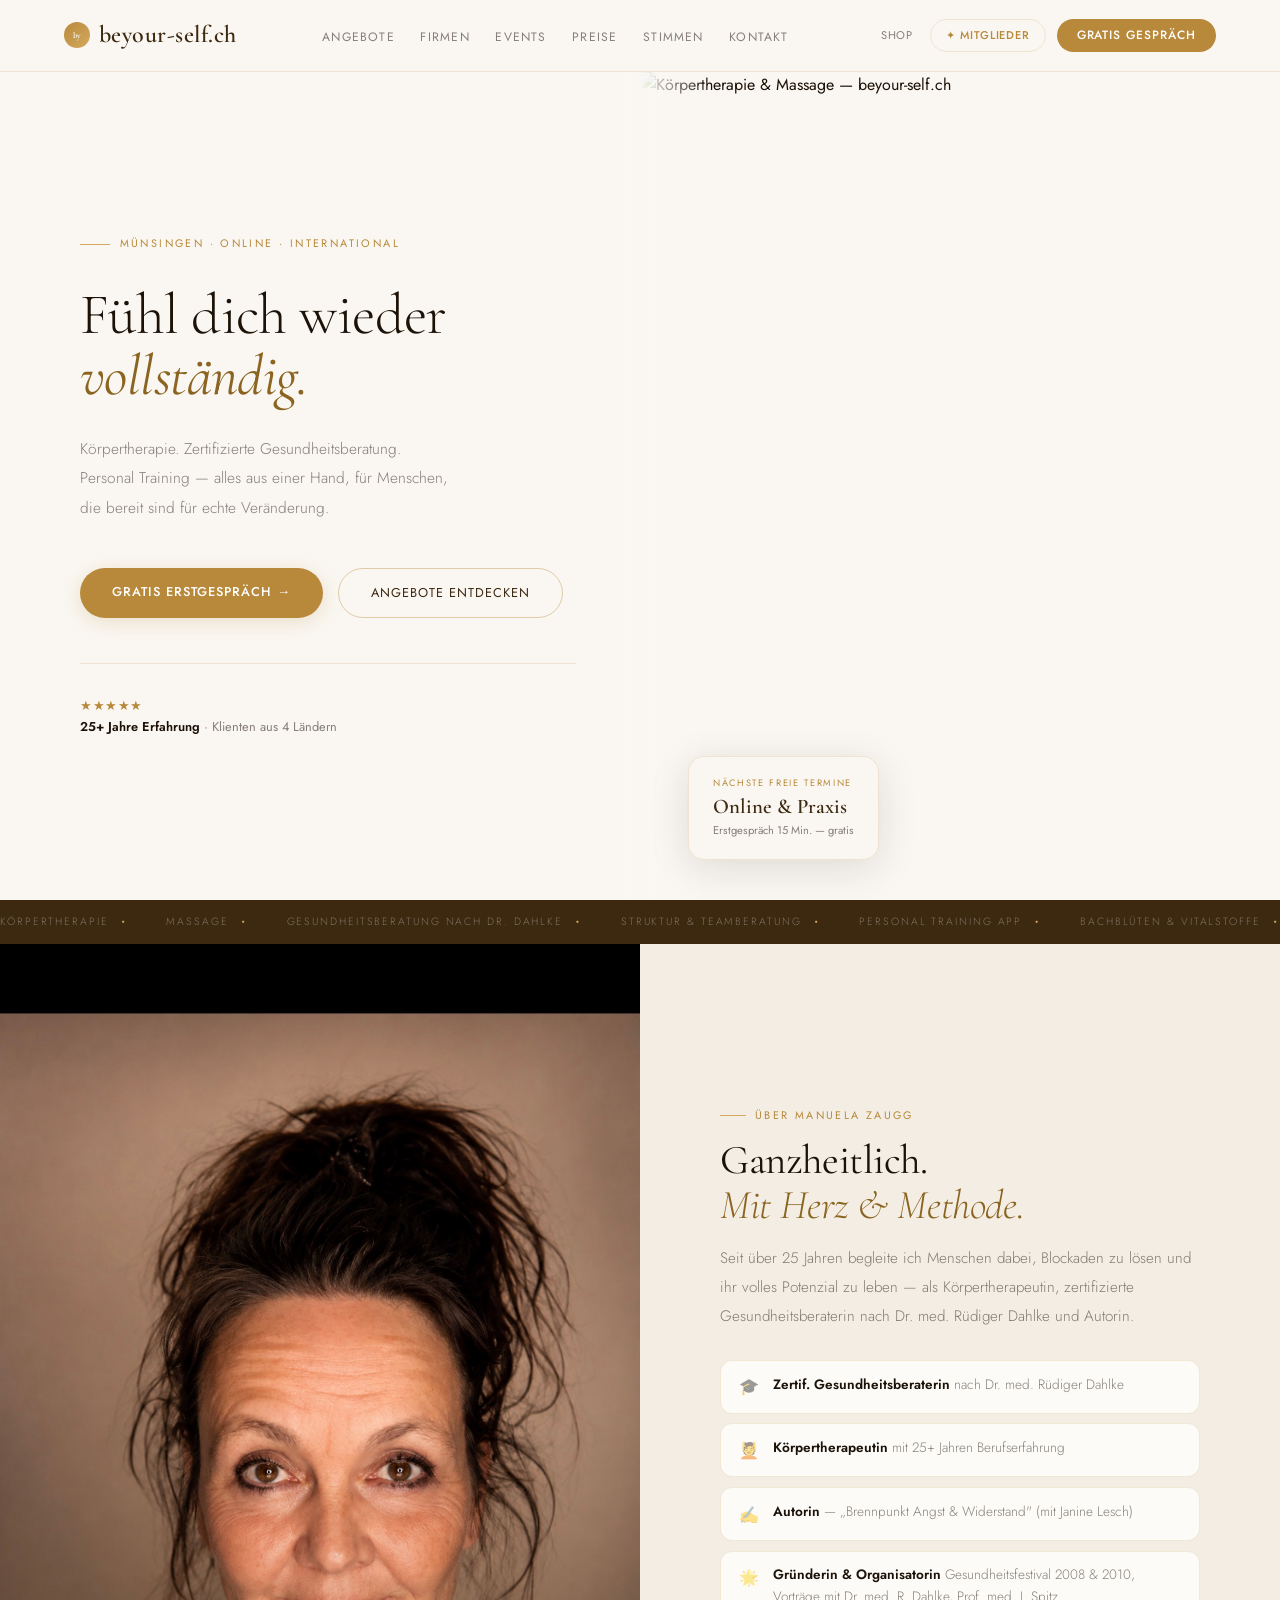
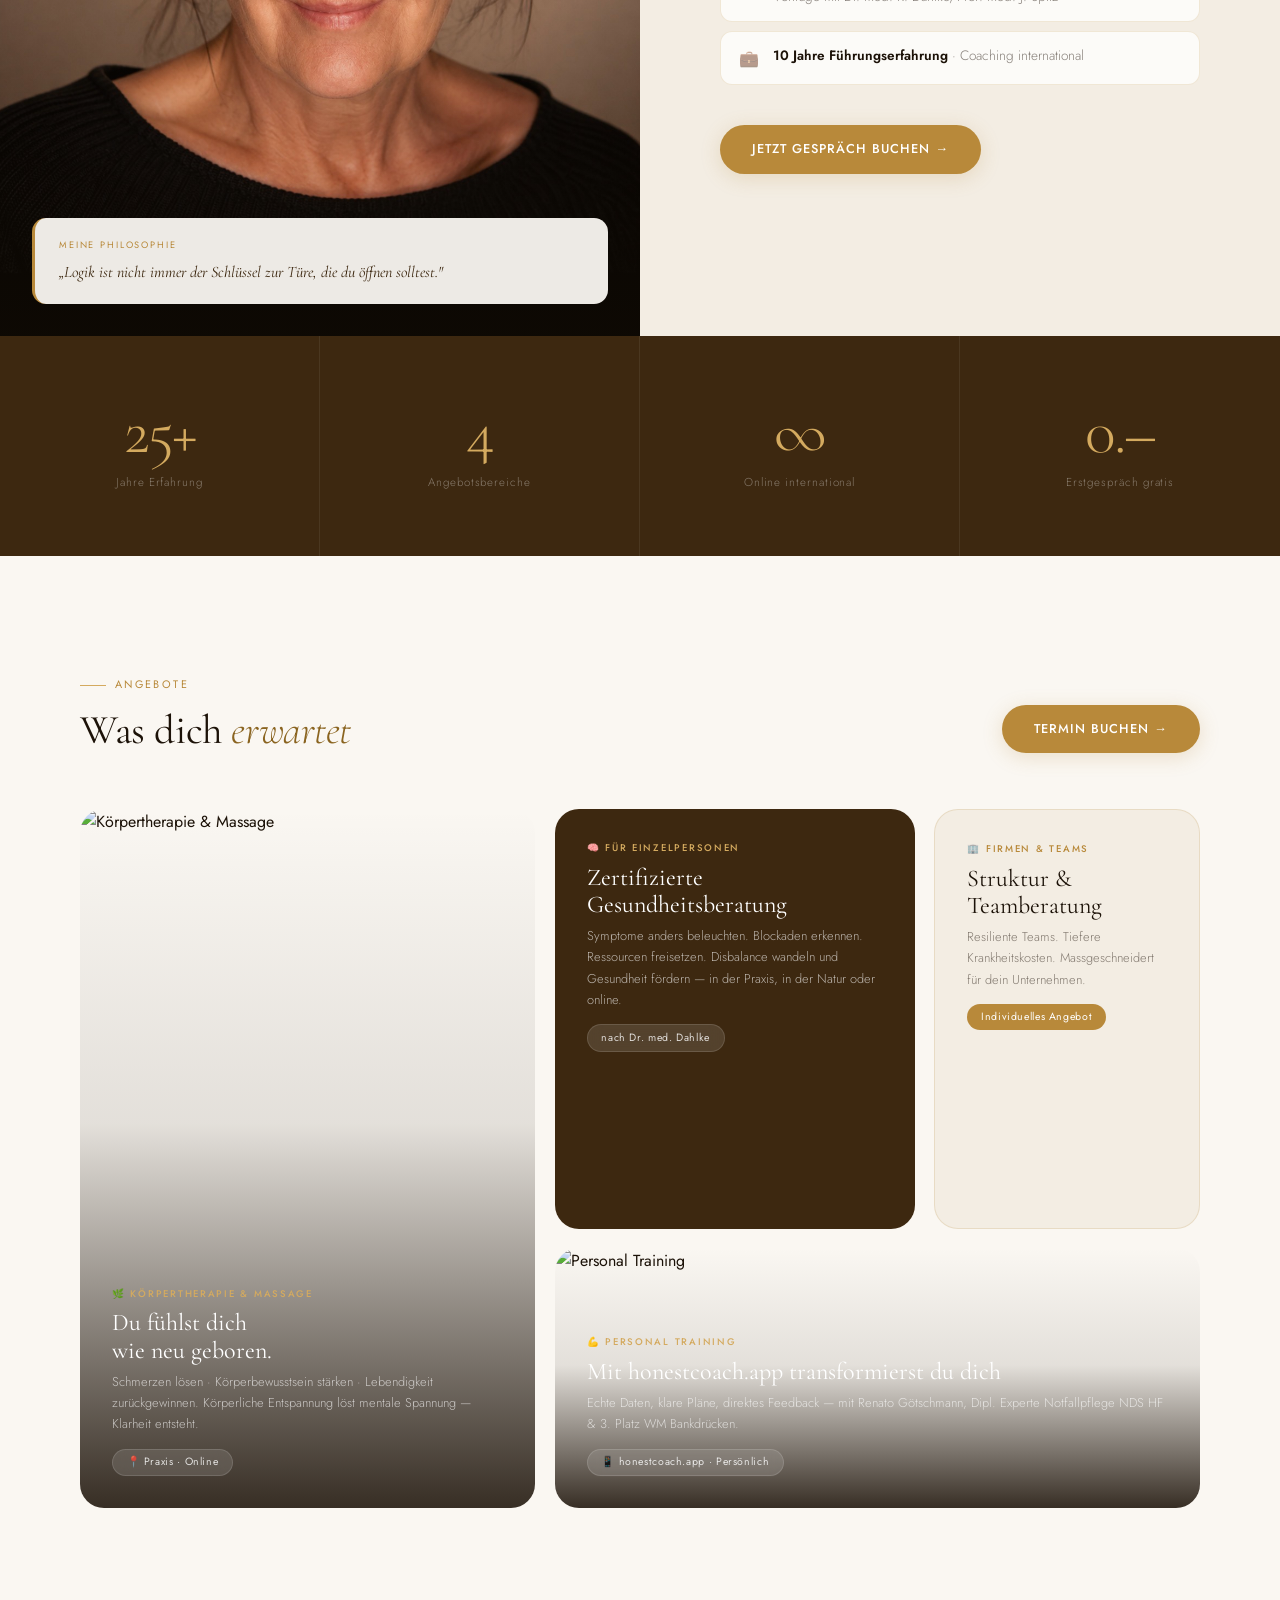
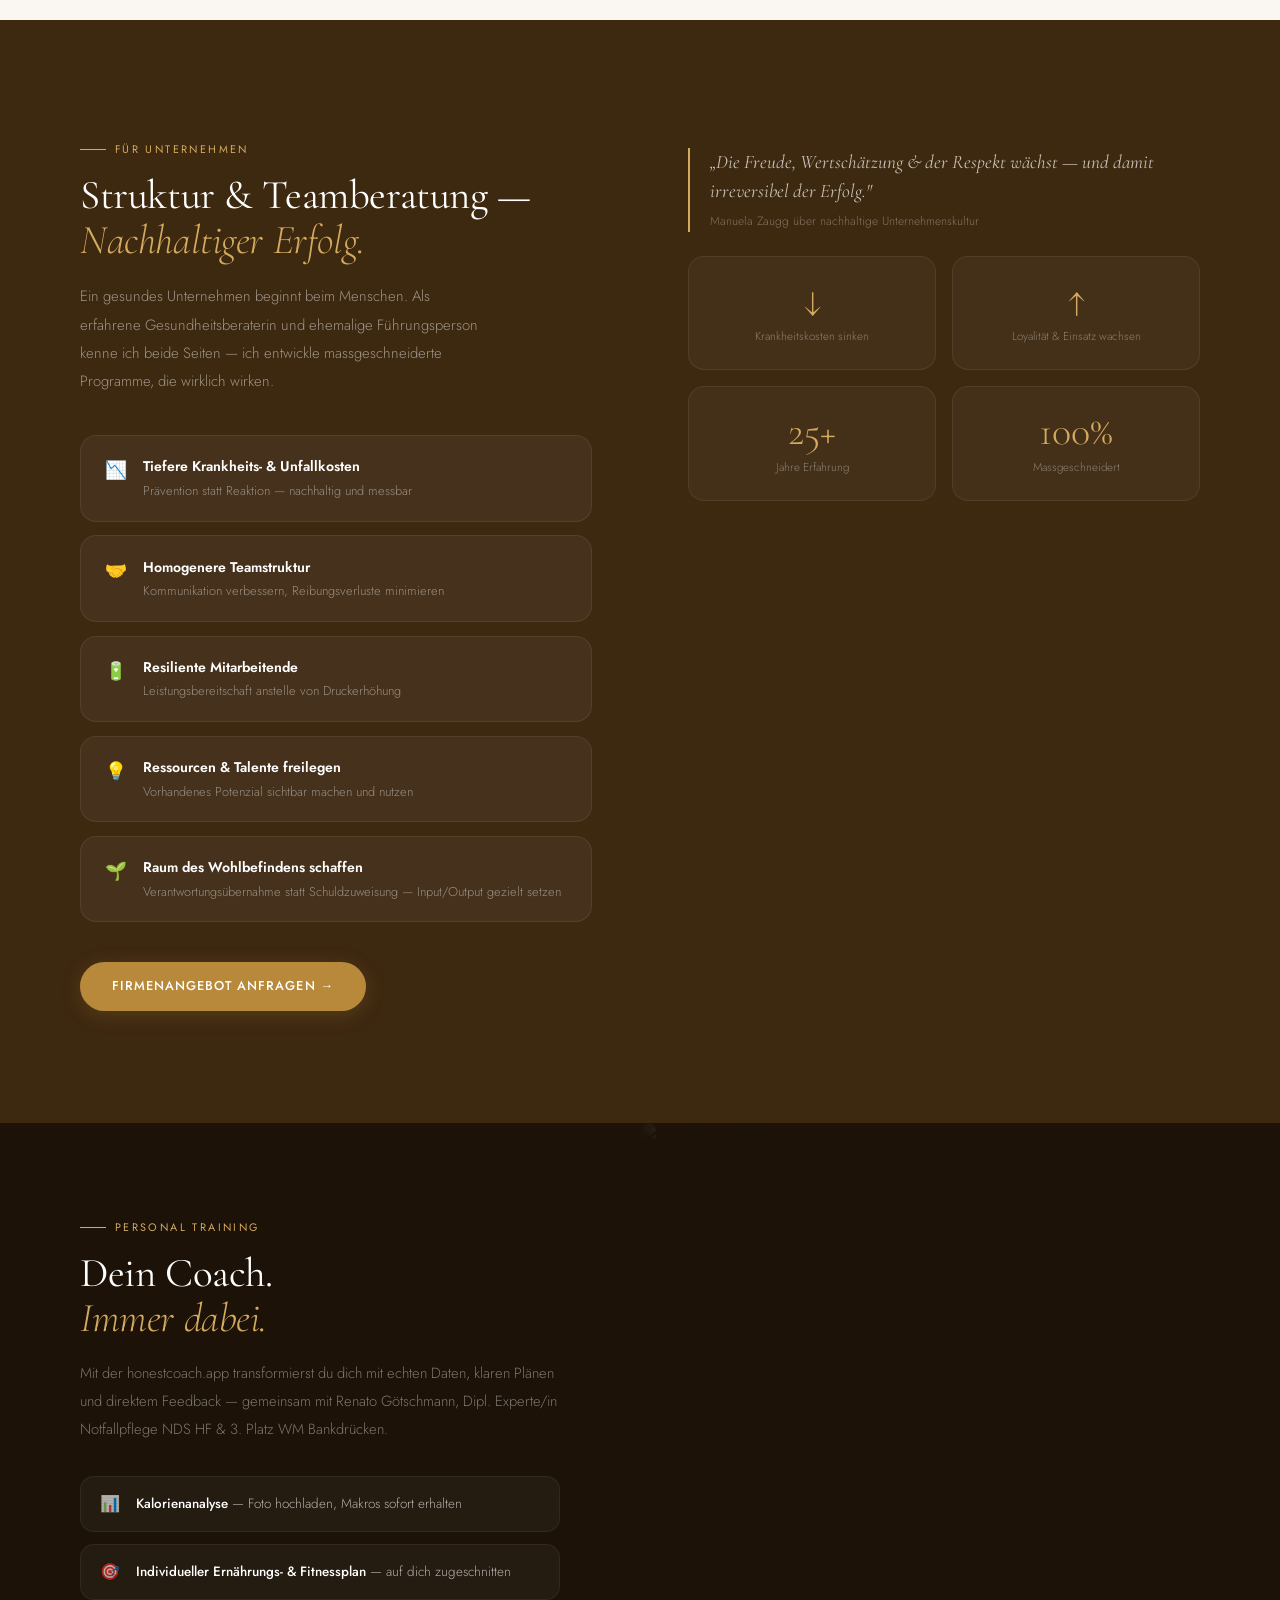
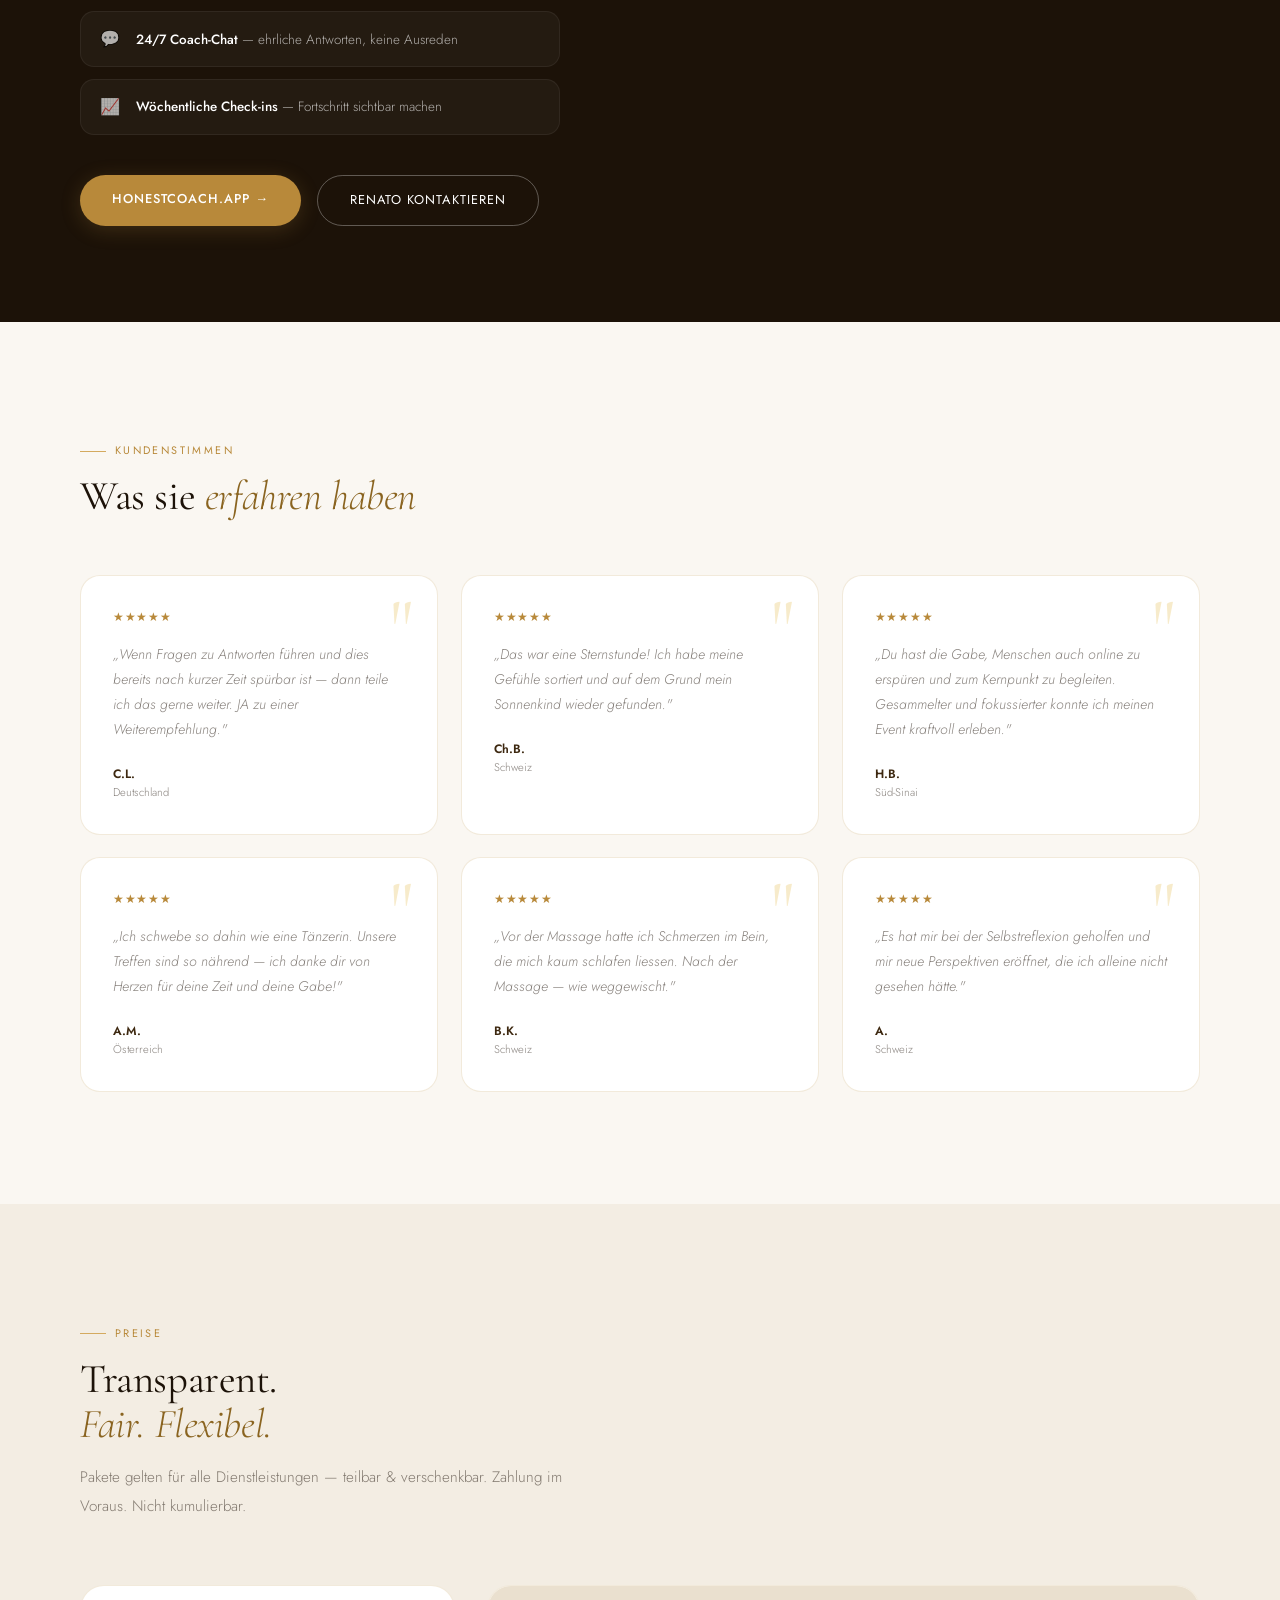
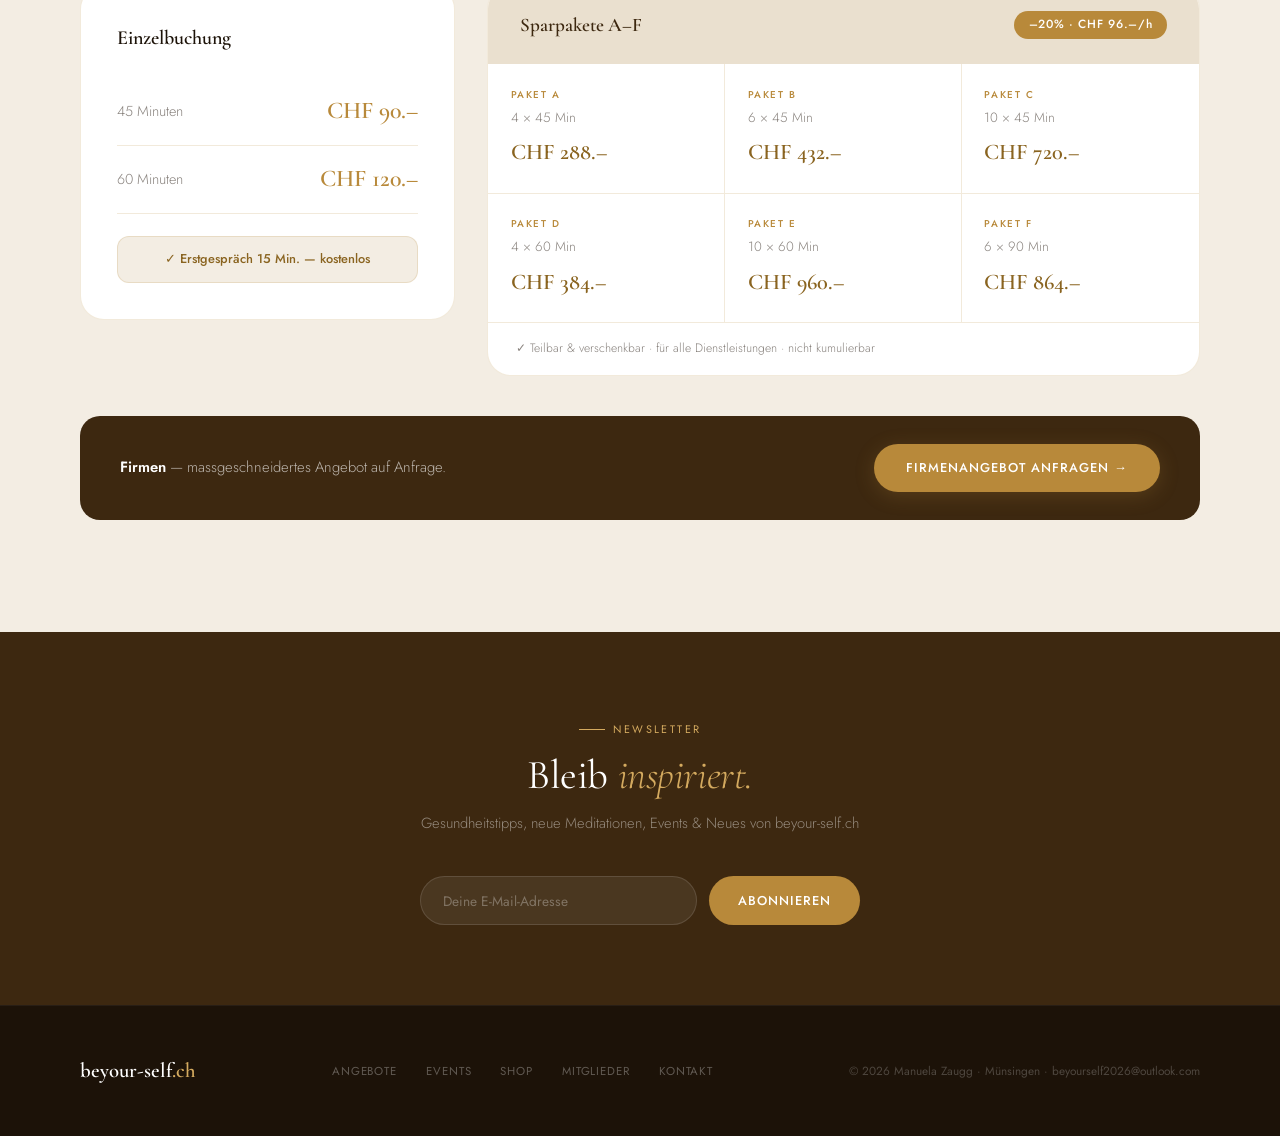
==== index.html @ 66fff544 "Add files via upload" ====
<!DOCTYPE html>
<html lang="de">
<head>
<meta charset="UTF-8">
<meta name="viewport" content="width=device-width, initial-scale=1.0">
<title>beyour-self.ch | Manuela Zaugg — Gesundheit. Körper. Potenzial.</title>
<meta name="description" content="Zertifizierte Gesundheitsberaterin nach Dr. med. Rüdiger Dahlke. Körpertherapie, Massage, Coaching in Münsingen. Online weltweit.">
<link rel="stylesheet" href="style.css">
<style>
.hero{min-height:100vh;display:grid;grid-template-columns:1fr 1fr;padding-top:72px;overflow:hidden}
.hero-l{background:var(--cream);display:flex;flex-direction:column;justify-content:center;padding:4.5rem 4rem 4.5rem 5rem;position:relative;z-index:2}
.hero-l::after{content:'';position:absolute;right:0;top:0;bottom:0;width:70px;background:linear-gradient(to right,transparent,var(--cream));z-index:3;pointer-events:none}
.h-eye{display:inline-flex;align-items:center;gap:.6rem;font-size:.68rem;font-weight:400;letter-spacing:.22em;text-transform:uppercase;color:var(--gold);margin-bottom:2rem;animation:up .9s ease both}
.h-eye::before{content:'';width:30px;height:1px;background:var(--gold-l)}
.hero h1{font-family:'Cormorant Garamond',serif;font-size:clamp(2.8rem,4.5vw,4.8rem);font-weight:300;line-height:1.07;letter-spacing:-.01em;color:var(--ink);margin-bottom:1.6rem;animation:up .9s .1s ease both}
.hero h1 em{font-style:italic;color:var(--gold-d);font-weight:400;display:block}
.hero-sub{font-size:.97rem;line-height:1.92;color:var(--muted);font-weight:300;max-width:375px;margin-bottom:2.8rem;animation:up .9s .2s ease both}
.hero-btns{display:flex;gap:.9rem;flex-wrap:wrap;animation:up .9s .3s ease both}
.hero-trust{margin-top:2.8rem;padding-top:2rem;border-top:1px solid var(--bord);display:flex;align-items:center;gap:1.5rem;animation:up .9s .4s ease both}
.stars{color:var(--gold);font-size:.8rem;letter-spacing:.04em}
.trust-t{font-size:.8rem;color:var(--muted);line-height:1.55}
.trust-t strong{color:var(--ink);font-weight:600}
.hero-r{position:relative;overflow:hidden}
.hero-r img{position:absolute;inset:0;width:100%;height:100%;object-fit:cover;object-position:center top;animation:zoomin 10s ease both}
.hero-r::before{content:'';position:absolute;left:0;top:0;bottom:0;width:70px;background:linear-gradient(to right,var(--cream),transparent);z-index:2}
.hero-pill{position:absolute;bottom:2.5rem;left:3rem;z-index:3;background:rgba(250,247,242,.96);backdrop-filter:blur(16px);border-radius:1rem;padding:1.2rem 1.5rem;box-shadow:0 8px 40px rgba(28,18,8,.12);border:1px solid var(--bord);animation:up .9s .5s ease both}
.hp-lbl{font-size:.58rem;text-transform:uppercase;letter-spacing:.18em;color:var(--gold);font-weight:400;margin-bottom:.3rem}
.hp-val{font-family:'Cormorant Garamond',serif;font-size:1.3rem;font-weight:600;color:var(--brown);line-height:1.1}
.hp-sub{font-size:.7rem;color:var(--muted);margin-top:.2rem}

/* STRIP */
.strip{background:var(--brown);padding:.85rem 0;overflow:hidden}
.strip-inner{display:flex;gap:2.5rem;animation:marquee 30s linear infinite;width:max-content}
.si{color:rgba(255,255,255,.35);font-size:.66rem;font-weight:300;letter-spacing:.18em;text-transform:uppercase;white-space:nowrap;display:flex;align-items:center;gap:.8rem}
.si-dot{color:var(--gold-l);font-size:.32rem}

/* ABOUT */
.about{background:var(--white);display:grid;grid-template-columns:1fr 1fr;min-height:640px}
.about-photo{position:relative;overflow:hidden}
.about-photo img{width:100%;height:100%;object-fit:cover;object-position:center top}
.about-photo::after{content:'';position:absolute;inset:0;background:linear-gradient(to top,rgba(61,40,16,.22) 0%,transparent 55%)}
.about-q{position:absolute;bottom:2rem;left:2rem;right:2rem;z-index:2;background:rgba(250,247,242,.95);backdrop-filter:blur(14px);border-radius:.875rem;padding:1.25rem 1.5rem;border-left:3px solid var(--gold)}
.aq-lbl{font-size:.58rem;text-transform:uppercase;letter-spacing:.2em;color:var(--gold);font-weight:400;margin-bottom:.4rem}
.aq-txt{font-family:'Cormorant Garamond',serif;font-size:1rem;font-style:italic;color:var(--brown);line-height:1.55}
.about-cnt{background:var(--warm);padding:6rem 5rem;display:flex;flex-direction:column;justify-content:center}
.creds{display:flex;flex-direction:column;gap:.6rem;margin:1.8rem 0 2.5rem}
.cred{display:flex;align-items:flex-start;gap:.9rem;background:rgba(255,255,255,.75);border-radius:.75rem;padding:.8rem 1.1rem;border:1px solid var(--bord);font-size:.85rem;font-weight:300;color:var(--muted);transition:transform .2s}
.cred:hover{transform:translateX(4px)}
.cred .ci{font-size:1rem;flex-shrink:0;margin-top:.05rem}
.cred strong{color:var(--ink);font-weight:600}

/* NUMBERS */
.numbers{background:var(--brown);display:grid;grid-template-columns:repeat(4,1fr)}
.num{padding:4rem 2rem;text-align:center;border-right:1px solid rgba(255,255,255,.07);transition:background .2s}
.num:last-child{border-right:none}
.num:hover{background:rgba(255,255,255,.025)}
.num-n{font-family:'Cormorant Garamond',serif;font-size:4rem;font-weight:300;color:var(--gold-l);line-height:1;letter-spacing:-.03em}
.num-l{font-size:.72rem;color:rgba(255,255,255,.38);margin-top:.55rem;font-weight:300;letter-spacing:.08em}

/* SERVICES GRID */
.svc-sec{background:var(--cream);padding:7rem 5rem}
.svc-head{display:flex;justify-content:space-between;align-items:flex-end;margin-bottom:3.5rem;flex-wrap:wrap;gap:2rem}
.svc-grid{display:grid;grid-template-columns:repeat(12,1fr);grid-template-rows:420px 260px;gap:1.2rem}
.sc{border-radius:1.5rem;overflow:hidden;position:relative;transition:transform .35s cubic-bezier(.25,.8,.25,1),box-shadow .35s}
.sc:hover{transform:translateY(-5px);box-shadow:0 24px 60px rgba(28,18,8,.13)}
.sc.p1{grid-column:span 5;grid-row:span 2}
.sc.p2{grid-column:span 4}
.sc.p3{grid-column:span 3}
.sc.p4{grid-column:span 7}
.sc-img{position:absolute;inset:0;width:100%;height:100%;object-fit:cover;transition:transform .6s ease}
.sc:hover .sc-img{transform:scale(1.06)}
.sc-ov{position:absolute;inset:0;background:linear-gradient(to top,rgba(28,18,8,.88) 0%,rgba(28,18,8,.1) 55%,transparent 100%)}
.sc.sol-brown{background:var(--brown)}
.sc.sol-warm{background:var(--warm);border:1px solid var(--bord)}
.sc-body{position:absolute;bottom:0;left:0;right:0;z-index:3;padding:2rem}
.sc-body.t{bottom:auto;top:0}
.sc-tag{font-size:.6rem;text-transform:uppercase;letter-spacing:.18em;font-weight:500;color:var(--gold-l);margin-bottom:.45rem}
.sc.sol-warm .sc-tag{color:var(--gold)}
.sc h3{font-family:'Cormorant Garamond',serif;font-size:1.5rem;font-weight:400;line-height:1.15;color:#fff}
.sc.sol-warm h3{color:var(--ink)}
.sc p{font-size:.8rem;line-height:1.65;margin-top:.4rem;color:rgba(255,255,255,.65);font-weight:300}
.sc.sol-warm p{color:var(--muted)}
.sc-chip{display:inline-flex;align-items:center;margin-top:.9rem;background:rgba(255,255,255,.12);backdrop-filter:blur(8px);border-radius:100px;padding:.28rem .85rem;font-size:.66rem;font-weight:400;letter-spacing:.06em;color:rgba(255,255,255,.82);border:1px solid rgba(255,255,255,.13)}
.sc.sol-warm .sc-chip{background:var(--gold);color:#fff;border:none}

/* FIRMEN */
.firmen-sec{background:var(--brown);padding:7rem 5rem;display:grid;grid-template-columns:1fr 1fr;gap:6rem;align-items:start}
.firmen-intro{font-size:.93rem;line-height:1.9;color:rgba(255,255,255,.5);font-weight:300;margin:1.2rem 0 2.5rem;max-width:400px}
.f-items{display:flex;flex-direction:column;gap:.85rem}
.f-item{background:rgba(255,255,255,.05);border:1px solid rgba(255,255,255,.07);border-radius:1rem;padding:1.2rem 1.5rem;display:flex;align-items:flex-start;gap:1rem;transition:background .2s,border-color .2s}
.f-item:hover{background:rgba(255,255,255,.08);border-color:rgba(184,137,58,.25)}
.f-ico{font-size:1.1rem;flex-shrink:0;margin-top:.05rem}
.f-title{font-size:.88rem;font-weight:600;color:#fff;margin-bottom:.2rem}
.f-desc{font-size:.8rem;line-height:1.6;color:rgba(255,255,255,.45);font-weight:300}
.firmen-r{display:flex;flex-direction:column;gap:1.5rem;padding-top:1rem}
.firmen-quote{border-left:2px solid var(--gold-l);padding-left:1.25rem}
.fq-txt{font-family:'Cormorant Garamond',serif;font-size:1.2rem;font-style:italic;color:rgba(255,255,255,.7);line-height:1.5;margin-bottom:.4rem}
.fq-sub{font-size:.75rem;color:rgba(255,255,255,.35);font-weight:300}
.firmen-nums{display:grid;grid-template-columns:1fr 1fr;gap:1rem}
.fn{background:rgba(255,255,255,.04);border:1px solid rgba(255,255,255,.07);border-radius:1rem;padding:1.5rem;text-align:center}
.fn-n{font-family:'Cormorant Garamond',serif;font-size:2.5rem;font-weight:300;color:var(--gold-l);line-height:1}
.fn-l{font-size:.72rem;color:rgba(255,255,255,.38);margin-top:.4rem;font-weight:300}

/* APP */
.app-sec{background:var(--ink);display:grid;grid-template-columns:1fr 1fr;min-height:540px}
.app-cnt{padding:6rem 5rem;display:flex;flex-direction:column;justify-content:center}
.app-desc{font-size:.92rem;line-height:1.9;color:rgba(255,255,255,.42);font-weight:300;margin:1.2rem 0 2rem}
.app-feats{display:flex;flex-direction:column;gap:.7rem;margin-bottom:2.5rem}
.af{display:flex;align-items:center;gap:1rem;background:rgba(255,255,255,.04);border:1px solid rgba(255,255,255,.06);border-radius:.875rem;padding:.9rem 1.2rem;font-size:.84rem;color:rgba(255,255,255,.65);font-weight:300;transition:border-color .2s}
.af:hover{border-color:rgba(184,137,58,.3)}
.af .ai{font-size:1rem;flex-shrink:0}
.af strong{color:#fff;font-weight:500}
.app-vis{position:relative;overflow:hidden}
.app-vis img{position:absolute;inset:0;width:100%;height:100%;object-fit:cover}
.app-vis::after{content:'';position:absolute;inset:0;background:linear-gradient(to right,var(--ink) 0%,transparent 40%)}

/* TESTIMONIALS */
.testi-sec{background:var(--cream);padding:7rem 5rem}
.tgrid{display:grid;grid-template-columns:repeat(3,1fr);gap:1.4rem;margin-top:3.5rem}
.tc{background:var(--white);border-radius:1.25rem;padding:2rem;border:1px solid var(--bord);position:relative;transition:transform .25s,box-shadow .25s}
.tc:hover{transform:translateY(-4px);box-shadow:0 16px 44px rgba(184,137,58,.1)}
.tc::before{content:'"';font-family:'Cormorant Garamond',serif;font-size:5rem;color:var(--gold-xl);line-height:1;position:absolute;top:.75rem;right:1.5rem;opacity:.5}
.tc-stars{color:var(--gold);font-size:.76rem;letter-spacing:.06em;margin-bottom:.9rem}
.tc-txt{font-size:.88rem;line-height:1.78;color:var(--muted);font-weight:300;font-style:italic;margin-bottom:1.4rem}
.tc-auth{font-size:.76rem;font-weight:600;color:var(--brown)}
.tc-loc{font-size:.7rem;color:var(--muted);font-weight:300}

/* PREISE */
.price-sec{background:var(--warm);padding:7rem 5rem}
.price-head{max-width:520px;margin-bottom:4rem}
.price-layout{display:grid;grid-template-columns:1fr 1.9fr;gap:2rem;align-items:start}
.pcard{background:var(--white);border-radius:1.5rem;padding:2.25rem;border:1px solid var(--bord)}
.pcard.feat{background:var(--brown);border-color:var(--brown)}
.pcard h4{font-family:'Cormorant Garamond',serif;font-size:1.25rem;font-weight:600;color:var(--ink);margin-bottom:1.5rem}
.pcard.feat h4{color:#fff}
.prow{display:flex;justify-content:space-between;align-items:center;padding:.9rem 0;border-bottom:1px solid var(--bord)}
.pcard.feat .prow{border-color:rgba(255,255,255,.09)}
.prow:last-of-type{border:none}
.prow .dur{font-size:.9rem;color:var(--muted);font-weight:300}
.pcard.feat .prow .dur{color:rgba(255,255,255,.55)}
.prow .amt{font-family:'Cormorant Garamond',serif;font-size:1.5rem;font-weight:600;color:var(--gold)}
.pcard.feat .prow .amt{color:var(--gold-l)}
.free-note{margin-top:1.4rem;background:var(--warm);border-radius:.75rem;padding:.75rem 1rem;font-size:.8rem;font-weight:500;color:var(--gold-d);text-align:center;border:1px solid var(--bord)}
.pcard.feat .free-note{background:rgba(255,255,255,.08);color:var(--gold-l);border-color:rgba(255,255,255,.08)}
.pkgs{background:var(--white);border-radius:1.5rem;overflow:hidden;border:1px solid var(--bord)}
.pkgs-hd{background:var(--linen);padding:1.5rem 2rem;display:flex;justify-content:space-between;align-items:center}
.pkgs-hd h4{font-family:'Cormorant Garamond',serif;font-size:1.2rem;font-weight:600;color:var(--brown)}
.dbadge{background:var(--gold);color:#fff;font-size:.74rem;font-weight:500;padding:.3rem .9rem;border-radius:100px;letter-spacing:.06em}
.pgrid{display:grid;grid-template-columns:repeat(3,1fr)}
.pkg{padding:1.4rem;border-right:1px solid var(--bord);border-bottom:1px solid var(--bord);transition:background .18s}
.pkg:hover{background:var(--warm)}
.pkg:nth-child(3n){border-right:none}
.pkg:nth-last-child(-n+3){border-bottom:none}
.pkg-l{font-size:.62rem;text-transform:uppercase;letter-spacing:.16em;color:var(--gold);font-weight:500;margin-bottom:.25rem}
.pkg-d{font-size:.84rem;color:var(--muted);font-weight:300;margin-bottom:.4rem}
.pkg-p{font-family:'Cormorant Garamond',serif;font-size:1.4rem;font-weight:600;color:var(--gold-d)}
.pkg-note{padding:1rem 1.75rem;font-size:.76rem;color:var(--muted);font-weight:300;border-top:1px solid var(--bord)}
.firms-cta{margin-top:2.5rem;background:var(--brown);border-radius:1.25rem;padding:1.75rem 2.5rem;display:flex;justify-content:space-between;align-items:center;flex-wrap:wrap;gap:1.5rem}
.firms-cta p{font-size:.93rem;color:rgba(255,255,255,.65);font-weight:300}
.firms-cta strong{color:#fff;font-weight:600}

/* NEWSLETTER */
.nl-sec{background:var(--brown);padding:5rem;text-align:center}
.nl-sub{font-size:.92rem;color:rgba(255,255,255,.45);font-weight:300;margin-bottom:2.5rem;line-height:1.8}
.nl-form{display:flex;gap:.75rem;max-width:440px;margin:0 auto}
.nl-form input{flex:1;background:rgba(255,255,255,.07);border:1px solid rgba(255,255,255,.12);border-radius:100px;padding:.85rem 1.4rem;font-size:.86rem;color:#fff;font-family:'Jost',sans-serif;outline:none;transition:border-color .2s}
.nl-form input::placeholder{color:rgba(255,255,255,.3)}
.nl-form input:focus{border-color:rgba(184,137,58,.5)}
.nl-form button{background:var(--gold);color:#fff;border:none;border-radius:100px;padding:.85rem 1.8rem;font-size:.8rem;font-weight:500;letter-spacing:.08em;text-transform:uppercase;cursor:pointer;font-family:'Jost',sans-serif;transition:all .22s;white-space:nowrap}
.nl-form button:hover{background:var(--gold-d);transform:translateY(-1px)}

@media(max-width:1024px){
  .hero{grid-template-columns:1fr}
  .hero-r{min-height:320px;position:relative}
  .hero-r img{position:relative;width:100%;height:320px;object-fit:cover}
  .hero-r::before{display:none}
  .hero-l::after{display:none}
  .about,.firmen-sec,.app-sec{grid-template-columns:1fr}
  .about-photo{min-height:320px;position:relative}
  .about-photo img{position:relative;width:100%;height:320px;object-fit:cover;object-position:top}
  .app-vis{min-height:280px;position:relative}
  .app-vis img{position:relative;width:100%;height:280px;object-fit:cover}
  .app-vis::after{background:linear-gradient(to bottom,var(--ink) 0%,transparent 40%)}
  .numbers{grid-template-columns:1fr 1fr}
  .num{border-right:none;border-bottom:1px solid rgba(255,255,255,.07)}
  .svc-sec{padding:4rem 1.5rem}
  .svc-grid{grid-template-columns:1fr 1fr;grid-template-rows:auto}
  .sc.p1,.sc.p2,.sc.p3,.sc.p4{grid-column:span 1;min-height:280px;grid-row:span 1}
  .tgrid{grid-template-columns:1fr}
  .price-layout{grid-template-columns:1fr}
  .pgrid{grid-template-columns:1fr 1fr}
  .nl-sec{padding:4rem 1.5rem}
  .nl-form{flex-direction:column}
  .firmen-sec{gap:3rem}
  .app-cnt{padding:4rem 1.5rem}
}
</style>
</head>
<body>

<nav id="nav">
  <a href="index.html" class="logo"><span class="logo-orb">by</span>beyour-self.ch</a>
  <button class="nav-burger" id="burger" aria-label="Menü öffnen" onclick="toggleMenu()">
    <span></span><span></span><span></span>
  </button>
  <ul class="nav-links" id="navLinks">
    <li><a href="#angebote">Angebote</a></li>
    <li><a href="#firmen">Firmen</a></li>
    <li><a href="veranstaltungen.html">Events</a></li>
    <li><a href="#preise">Preise</a></li>
    <li><a href="#stimmen">Stimmen</a></li>
    <li><a href="kontakt.html">Kontakt</a></li>
  </ul>
  <div class="nav-r">
    <a href="shop.html" class="nav-shop">Shop</a>
    <a href="member.html" class="nav-member">✦ Mitglieder</a>
    <a href="kontakt.html" class="nav-cta">Gratis Gespräch</a>
  </div>
</nav>

<!-- HERO -->
<section class="hero">
  <div class="hero-l">
    <div class="h-eye">Münsingen · Online · International</div>
    <h1>Fühl dich wieder<br><em>vollständig.</em></h1>
    <p class="hero-sub">Körpertherapie. Zertifizierte Gesundheitsberatung. Personal Training — alles aus einer Hand, für Menschen, die bereit sind für echte Veränderung.</p>
    <div class="hero-btns">
      <a href="kontakt.html" class="btn-gold">Gratis Erstgespräch →</a>
      <a href="#angebote" class="btn-line">Angebote entdecken</a>
    </div>
    <div class="hero-trust">
      <div>
        <div class="stars">★★★★★</div>
        <div class="trust-t"><strong>25+ Jahre Erfahrung</strong> · Klienten aus 4 Ländern</div>
      </div>
    </div>
  </div>
  <div class="hero-r">
    <img src="https://images.unsplash.com/photo-1600334089648-b0d9d3028eb2?w=900&q=80" alt="Körpertherapie & Massage — beyour-self.ch">
    <div class="hero-pill">
      <div class="hp-lbl">Nächste freie Termine</div>
      <div class="hp-val">Online & Praxis</div>
      <div class="hp-sub">Erstgespräch 15 Min. — gratis</div>
    </div>
  </div>
</section>

<!-- STRIP -->
<div class="strip">
  <div class="strip-inner">
    <span class="si">Körpertherapie <span class="si-dot">●</span></span>
    <span class="si">Massage <span class="si-dot">●</span></span>
    <span class="si">Gesundheitsberatung nach Dr. Dahlke <span class="si-dot">●</span></span>
    <span class="si">Struktur & Teamberatung <span class="si-dot">●</span></span>
    <span class="si">Personal Training App <span class="si-dot">●</span></span>
    <span class="si">Bachblüten & Vitalstoffe <span class="si-dot">●</span></span>
    <span class="si">Online international <span class="si-dot">●</span></span>
    <span class="si">Meditationen & Audio <span class="si-dot">●</span></span>
    <span class="si">Körpertherapie <span class="si-dot">●</span></span>
    <span class="si">Massage <span class="si-dot">●</span></span>
    <span class="si">Gesundheitsberatung nach Dr. Dahlke <span class="si-dot">●</span></span>
    <span class="si">Struktur & Teamberatung <span class="si-dot">●</span></span>
    <span class="si">Personal Training App <span class="si-dot">●</span></span>
    <span class="si">Bachblüten & Vitalstoffe <span class="si-dot">●</span></span>
    <span class="si">Online international <span class="si-dot">●</span></span>
    <span class="si">Meditationen & Audio <span class="si-dot">●</span></span>
  </div>
</div>

<!-- ABOUT -->
<section class="about reveal" id="about">
  <div class="about-photo">
    <img src="manuela.jpg" alt="Manuela Zaugg">
    <div class="about-q">
      <div class="aq-lbl">Meine Philosophie</div>
      <div class="aq-txt">„Logik ist nicht immer der Schlüssel zur Türe, die du öffnen solltest."</div>
    </div>
  </div>
  <div class="about-cnt">
    <div class="eye">Über Manuela Zaugg</div>
    <h2 class="h2">Ganzheitlich.<br><em>Mit Herz & Methode.</em></h2>
    <p class="body-text">Seit über 25 Jahren begleite ich Menschen dabei, Blockaden zu lösen und ihr volles Potenzial zu leben — als Körpertherapeutin, zertifizierte Gesundheitsberaterin nach Dr. med. Rüdiger Dahlke und Autorin.</p>
    <div class="creds">
      <div class="cred"><span class="ci">🎓</span><span><strong>Zertif. Gesundheitsberaterin</strong> nach Dr. med. Rüdiger Dahlke</span></div>
      <div class="cred"><span class="ci">💆</span><span><strong>Körpertherapeutin</strong> mit 25+ Jahren Berufserfahrung</span></div>
      <div class="cred"><span class="ci">✍️</span><span><strong>Autorin</strong> — „Brennpunkt Angst & Widerstand" (mit Janine Lesch)</span></div>
      <div class="cred"><span class="ci">🌟</span><span><strong>Gründerin & Organisatorin</strong> Gesundheitsfestival 2008 & 2010, Vorträge mit Dr. med. R. Dahlke, Prof. med. J. Spitz</span></div>
      <div class="cred"><span class="ci">💼</span><span><strong>10 Jahre Führungserfahrung</strong> · Coaching international</span></div>
    </div>
    <a href="kontakt.html" class="btn-gold" style="width:fit-content">Jetzt Gespräch buchen →</a>
  </div>
</section>

<!-- NUMBERS -->
<div class="numbers reveal">
  <div class="num"><div class="num-n">25+</div><div class="num-l">Jahre Erfahrung</div></div>
  <div class="num"><div class="num-n">4</div><div class="num-l">Angebotsbereiche</div></div>
  <div class="num"><div class="num-n">∞</div><div class="num-l">Online international</div></div>
  <div class="num"><div class="num-n">0.–</div><div class="num-l">Erstgespräch gratis</div></div>
</div>

<!-- ANGEBOTE -->
<section class="svc-sec reveal" id="angebote">
  <div class="svc-head">
    <div>
      <div class="eye">Angebote</div>
      <h2 class="h2">Was dich <em>erwartet</em></h2>
    </div>
    <a href="kontakt.html" class="btn-gold">Termin buchen →</a>
  </div>
  <div class="svc-grid">
    <div class="sc p1">
      <img class="sc-img" src="https://images.unsplash.com/photo-1519823551278-64ac92734fb1?w=900&q=80" alt="Körpertherapie & Massage">
      <div class="sc-ov"></div>
      <div class="sc-body">
        <div class="sc-tag">🌿 Körpertherapie & Massage</div>
        <h3>Du fühlst dich<br>wie neu geboren.</h3>
        <p>Schmerzen lösen · Körperbewusstsein stärken · Lebendigkeit zurückgewinnen. Körperliche Entspannung löst mentale Spannung — Klarheit entsteht.</p>
        <span class="sc-chip">📍 Praxis · Online</span>
      </div>
    </div>
    <div class="sc p2 sol-brown">
      <div class="sc-body t">
        <div class="sc-tag">🧠 Für Einzelpersonen</div>
        <h3>Zertifizierte Gesundheitsberatung</h3>
        <p>Symptome anders beleuchten. Blockaden erkennen. Ressourcen freisetzen. Disbalance wandeln und Gesundheit fördern — in der Praxis, in der Natur oder online.</p>
        <span class="sc-chip">nach Dr. med. Dahlke</span>
      </div>
    </div>
    <div class="sc p3 sol-warm">
      <div class="sc-body t">
        <div class="sc-tag">🏢 Firmen & Teams</div>
        <h3>Struktur & Teamberatung</h3>
        <p>Resiliente Teams. Tiefere Krankheitskosten. Massgeschneidert für dein Unternehmen.</p>
        <span class="sc-chip">Individuelles Angebot</span>
      </div>
    </div>
    <div class="sc p4">
      <img class="sc-img" src="https://images.unsplash.com/photo-1571019613454-1cb2f99b2d8b?w=1200&q=80" alt="Personal Training">
      <div class="sc-ov"></div>
      <div class="sc-body">
        <div class="sc-tag">💪 Personal Training</div>
        <h3>Mit honestcoach.app transformierst du dich</h3>
        <p>Echte Daten, klare Pläne, direktes Feedback — mit Renato Götschmann, Dipl. Experte Notfallpflege NDS HF & 3. Platz WM Bankdrücken.</p>
        <span class="sc-chip">📱 honestcoach.app · Persönlich</span>
      </div>
    </div>
  </div>
</section>

<!-- FIRMEN -->
<section class="firmen-sec reveal" id="firmen">
  <div>
    <div class="eye light">Für Unternehmen</div>
    <h2 class="h2 w">Struktur & Teamberatung —<br><em>Nachhaltiger Erfolg.</em></h2>
    <p class="firmen-intro">Ein gesundes Unternehmen beginnt beim Menschen. Als erfahrene Gesundheitsberaterin und ehemalige Führungsperson kenne ich beide Seiten — ich entwickle massgeschneiderte Programme, die wirklich wirken.</p>
    <div class="f-items">
      <div class="f-item"><span class="f-ico">📉</span><div><div class="f-title">Tiefere Krankheits- & Unfallkosten</div><div class="f-desc">Prävention statt Reaktion — nachhaltig und messbar</div></div></div>
      <div class="f-item"><span class="f-ico">🤝</span><div><div class="f-title">Homogenere Teamstruktur</div><div class="f-desc">Kommunikation verbessern, Reibungsverluste minimieren</div></div></div>
      <div class="f-item"><span class="f-ico">🔋</span><div><div class="f-title">Resiliente Mitarbeitende</div><div class="f-desc">Leistungsbereitschaft anstelle von Druckerhöhung</div></div></div>
      <div class="f-item"><span class="f-ico">💡</span><div><div class="f-title">Ressourcen & Talente freilegen</div><div class="f-desc">Vorhandenes Potenzial sichtbar machen und nutzen</div></div></div>
      <div class="f-item"><span class="f-ico">🌱</span><div><div class="f-title">Raum des Wohlbefindens schaffen</div><div class="f-desc">Verantwortungsübernahme statt Schuldzuweisung — Input/Output gezielt setzen</div></div></div>
    </div>
    <a href="kontakt.html" class="btn-gold" style="margin-top:2.5rem;display:inline-block">Firmenangebot anfragen →</a>
  </div>
  <div class="firmen-r">
    <div class="firmen-quote">
      <div class="fq-txt">„Die Freude, Wertschätzung & der Respekt wächst — und damit irreversibel der Erfolg."</div>
      <div class="fq-sub">Manuela Zaugg über nachhaltige Unternehmenskultur</div>
    </div>
    <div class="firmen-nums">
      <div class="fn"><div class="fn-n">↓</div><div class="fn-l">Krankheitskosten sinken</div></div>
      <div class="fn"><div class="fn-n">↑</div><div class="fn-l">Loyalität & Einsatz wachsen</div></div>
      <div class="fn"><div class="fn-n">25+</div><div class="fn-l">Jahre Erfahrung</div></div>
      <div class="fn"><div class="fn-n">100%</div><div class="fn-l">Massgeschneidert</div></div>
    </div>
  </div>
</section>

<!-- APP -->
<section class="app-sec reveal" id="fitness">
  <div class="app-cnt">
    <div class="eye light">Personal Training</div>
    <h2 class="h2 w">Dein Coach.<br><em>Immer dabei.</em></h2>
    <p class="app-desc">Mit der honestcoach.app transformierst du dich mit echten Daten, klaren Plänen und direktem Feedback — gemeinsam mit Renato Götschmann, Dipl. Experte/in Notfallpflege NDS HF & 3. Platz WM Bankdrücken.</p>
    <div class="app-feats">
      <div class="af"><span class="ai">📊</span><div><strong>Kalorienanalyse</strong> — Foto hochladen, Makros sofort erhalten</div></div>
      <div class="af"><span class="ai">🎯</span><div><strong>Individueller Ernährungs- & Fitnessplan</strong> — auf dich zugeschnitten</div></div>
      <div class="af"><span class="ai">💬</span><div><strong>24/7 Coach-Chat</strong> — ehrliche Antworten, keine Ausreden</div></div>
      <div class="af"><span class="ai">📈</span><div><strong>Wöchentliche Check-ins</strong> — Fortschritt sichtbar machen</div></div>
    </div>
    <div style="display:flex;gap:1rem;flex-wrap:wrap">
      <a href="https://honestcoach.app" target="_blank" class="btn-gold">honestcoach.app →</a>
      <a href="mailto:renato.goetschi@hotmail.com" class="btn-line" style="color:#fff;border-color:rgba(255,255,255,.3)">Renato kontaktieren</a>
    </div>
  </div>
  <div class="app-vis">
    <img src="https://images.unsplash.com/photo-1534258936925-c58bed479fcb?w=900&q=80" alt="Personal Training">
  </div>
</section>

<!-- TESTIMONIALS -->
<section class="testi-sec reveal" id="stimmen">
  <div class="eye">Kundenstimmen</div>
  <h2 class="h2">Was sie <em>erfahren haben</em></h2>
  <div class="tgrid">
    <div class="tc d1"><div class="tc-stars">★★★★★</div><p class="tc-txt">„Wenn Fragen zu Antworten führen und dies bereits nach kurzer Zeit spürbar ist — dann teile ich das gerne weiter. JA zu einer Weiterempfehlung."</p><div class="tc-auth">C.L.</div><div class="tc-loc">Deutschland</div></div>
    <div class="tc d2"><div class="tc-stars">★★★★★</div><p class="tc-txt">„Das war eine Sternstunde! Ich habe meine Gefühle sortiert und auf dem Grund mein Sonnenkind wieder gefunden."</p><div class="tc-auth">Ch.B.</div><div class="tc-loc">Schweiz</div></div>
    <div class="tc d3"><div class="tc-stars">★★★★★</div><p class="tc-txt">„Du hast die Gabe, Menschen auch online zu erspüren und zum Kernpunkt zu begleiten. Gesammelter und fokussierter konnte ich meinen Event kraftvoll erleben."</p><div class="tc-auth">H.B.</div><div class="tc-loc">Süd-Sinai</div></div>
    <div class="tc d1"><div class="tc-stars">★★★★★</div><p class="tc-txt">„Ich schwebe so dahin wie eine Tänzerin. Unsere Treffen sind so nährend — ich danke dir von Herzen für deine Zeit und deine Gabe!"</p><div class="tc-auth">A.M.</div><div class="tc-loc">Österreich</div></div>
    <div class="tc d2"><div class="tc-stars">★★★★★</div><p class="tc-txt">„Vor der Massage hatte ich Schmerzen im Bein, die mich kaum schlafen liessen. Nach der Massage — wie weggewischt."</p><div class="tc-auth">B.K.</div><div class="tc-loc">Schweiz</div></div>
    <div class="tc d3"><div class="tc-stars">★★★★★</div><p class="tc-txt">„Es hat mir bei der Selbstreflexion geholfen und mir neue Perspektiven eröffnet, die ich alleine nicht gesehen hätte."</p><div class="tc-auth">A.</div><div class="tc-loc">Schweiz</div></div>
  </div>
</section>

<!-- PREISE -->
<section class="price-sec reveal" id="preise">
  <div class="price-head">
    <div class="eye">Preise</div>
    <h2 class="h2">Transparent.<br><em>Fair. Flexibel.</em></h2>
    <p class="body-text">Pakete gelten für alle Dienstleistungen — teilbar & verschenkbar. Zahlung im Voraus. Nicht kumulierbar.</p>
  </div>
  <div class="price-layout">
    <div class="pcard">
      <h4>Einzelbuchung</h4>
      <div class="prow"><span class="dur">45 Minuten</span><span class="amt">CHF 90.–</span></div>
      <div class="prow"><span class="dur">60 Minuten</span><span class="amt">CHF 120.–</span></div>
      <div class="free-note">✓ Erstgespräch 15 Min. — kostenlos</div>
    </div>
    <div class="pkgs">
      <div class="pkgs-hd">
        <h4>Sparpakete A–F</h4>
        <span class="dbadge">–20% · CHF 96.–/h</span>
      </div>
      <div class="pgrid">
        <div class="pkg"><div class="pkg-l">Paket A</div><div class="pkg-d">4 × 45 Min</div><div class="pkg-p">CHF 288.–</div></div>
        <div class="pkg"><div class="pkg-l">Paket B</div><div class="pkg-d">6 × 45 Min</div><div class="pkg-p">CHF 432.–</div></div>
        <div class="pkg"><div class="pkg-l">Paket C</div><div class="pkg-d">10 × 45 Min</div><div class="pkg-p">CHF 720.–</div></div>
        <div class="pkg"><div class="pkg-l">Paket D</div><div class="pkg-d">4 × 60 Min</div><div class="pkg-p">CHF 384.–</div></div>
        <div class="pkg"><div class="pkg-l">Paket E</div><div class="pkg-d">10 × 60 Min</div><div class="pkg-p">CHF 960.–</div></div>
        <div class="pkg"><div class="pkg-l">Paket F</div><div class="pkg-d">6 × 90 Min</div><div class="pkg-p">CHF 864.–</div></div>
      </div>
      <div class="pkg-note">✓ Teilbar & verschenkbar · für alle Dienstleistungen · nicht kumulierbar</div>
    </div>
  </div>
  <div class="firms-cta">
    <p><strong>Firmen</strong> — massgeschneidertes Angebot auf Anfrage.</p>
    <a href="kontakt.html" class="btn-gold">Firmenangebot anfragen →</a>
  </div>
</section>

<!-- NEWSLETTER -->
<section class="nl-sec">
  <div class="eye light center" style="margin-bottom:.9rem">Newsletter</div>
  <h2 class="h2 w" style="text-align:center;margin-bottom:.75rem">Bleib <em>inspiriert.</em></h2>
  <p class="nl-sub">Gesundheitstipps, neue Meditationen, Events & Neues von beyour-self.ch</p>
  <div class="nl-form">
    <input type="email" id="nlEmail" placeholder="Deine E-Mail-Adresse">
    <button onclick="nlSub()">Abonnieren</button>
  </div>
</section>

<footer>
  <a href="index.html" class="f-logo">beyour-self<span>.ch</span></a>
  <div class="f-links">
    <a href="#angebote">Angebote</a>
    <a href="veranstaltungen.html">Events</a>
    <a href="shop.html">Shop</a>
    <a href="member.html">Mitglieder</a>
    <a href="kontakt.html">Kontakt</a>
  </div>
  <p>© 2026 Manuela Zaugg · Münsingen · beyourself2026@outlook.com</p>
</footer>

<script src="main.js"></script>
<script>
function nlSub(){
  const e=document.getElementById('nlEmail');
  const b=document.querySelector('.nl-form button');
  if(e.value&&e.value.includes('@')){b.textContent='✓ Danke!';b.style.background='var(--gold-d)';e.value='';}
}
</script>
</body>
</html>
---- style.css ----
@import url('https://fonts.googleapis.com/css2?family=Cormorant+Garamond:ital,wght@0,300;0,400;0,600;1,300;1,400;1,600&family=Jost:wght@300;400;500;600&display=swap');

:root{
  --cream:#FAF7F2; --warm:#F3EDE3; --linen:#EAE0CF;
  --gold:#B8893A; --gold-l:#D4AA5F; --gold-xl:#F0D898; --gold-d:#8A6420;
  --ink:#1C1208; --brown:#3D2810; --muted:rgba(28,18,8,0.52);
  --white:#FFFFFF; --bord:rgba(184,137,58,0.18);
  --shadow:0 20px 60px rgba(28,18,8,0.1);
}
*,*::before,*::after{box-sizing:border-box;margin:0;padding:0}
html{scroll-behavior:smooth}
body{font-family:'Jost',sans-serif;background:var(--cream);color:var(--ink);overflow-x:hidden;font-size:16px;line-height:1.6}

/* NAV */
nav{position:fixed;top:0;width:100%;z-index:600;height:72px;display:flex;align-items:center;justify-content:space-between;padding:0 4rem;background:rgba(250,247,242,.97);backdrop-filter:blur(20px);border-bottom:1px solid var(--bord);transition:box-shadow .3s}
nav.scrolled{box-shadow:0 2px 32px rgba(184,137,58,.1)}
.logo{font-family:'Cormorant Garamond',serif;font-size:1.5rem;font-weight:600;color:var(--brown);text-decoration:none;letter-spacing:.02em;display:flex;align-items:center;gap:.55rem}
.logo-orb{width:26px;height:26px;border-radius:50%;flex-shrink:0;background:linear-gradient(135deg,var(--gold),var(--gold-l));display:flex;align-items:center;justify-content:center;font-size:.54rem;color:#fff;font-weight:600}
.nav-links{display:flex;gap:1.6rem;list-style:none}
.nav-links a{color:var(--muted);text-decoration:none;font-size:.76rem;font-weight:400;letter-spacing:.1em;text-transform:uppercase;transition:color .2s}
.nav-links a:hover,.nav-links a.active{color:var(--gold)}
.nav-r{display:flex;align-items:center;gap:.65rem}
.nav-member{font-size:.7rem;font-weight:500;letter-spacing:.08em;text-transform:uppercase;text-decoration:none;color:var(--gold);border:1px solid var(--bord);border-radius:100px;padding:.4rem .95rem;transition:all .2s}
.nav-member:hover{background:var(--gold);color:#fff;border-color:var(--gold)}
.nav-shop,.nav-blog{font-size:.7rem;font-weight:400;letter-spacing:.08em;text-transform:uppercase;text-decoration:none;color:var(--muted);transition:color .2s;padding:.4rem .4rem}
.nav-shop:hover,.nav-blog:hover{color:var(--gold)}
.nav-cta{background:var(--gold);color:#fff;padding:.44rem 1.25rem;border-radius:100px;font-size:.75rem;font-weight:500;letter-spacing:.08em;text-transform:uppercase;text-decoration:none;transition:all .22s}
.nav-cta:hover{background:var(--gold-d);transform:translateY(-1px);box-shadow:0 4px 16px rgba(184,137,58,.3)}

/* BUTTONS */
.btn-gold{background:var(--gold);color:#fff;padding:.88rem 2rem;border-radius:100px;font-size:.8rem;font-weight:500;letter-spacing:.08em;text-transform:uppercase;text-decoration:none;transition:all .25s;box-shadow:0 4px 20px rgba(184,137,58,.22);display:inline-block;cursor:pointer;border:none;font-family:inherit}
.btn-gold:hover{background:var(--gold-d);transform:translateY(-2px);box-shadow:0 8px 28px rgba(184,137,58,.35)}
.btn-line{border:1.5px solid rgba(184,137,58,.4);color:var(--brown);padding:.88rem 2rem;border-radius:100px;font-size:.8rem;font-weight:400;letter-spacing:.08em;text-transform:uppercase;text-decoration:none;transition:all .22s;display:inline-block;background:none;cursor:pointer;font-family:inherit}
.btn-line:hover{border-color:var(--gold);color:var(--gold);background:rgba(184,137,58,.04)}
.btn-sm{padding:.55rem 1.3rem;font-size:.74rem}

/* TYPOGRAPHY */
.eye{display:inline-flex;align-items:center;gap:.55rem;font-size:.68rem;font-weight:400;letter-spacing:.22em;text-transform:uppercase;color:var(--gold);margin-bottom:.9rem}
.eye::before{content:'';width:26px;height:1px;background:var(--gold-l)}
.eye.light{color:var(--gold-l)}.eye.light::before{background:var(--gold-l)}
.eye.center{justify-content:center}
.h2{font-family:'Cormorant Garamond',serif;font-size:clamp(2rem,3.2vw,3.2rem);font-weight:400;line-height:1.1;letter-spacing:-.01em;color:var(--ink)}
.h2 em{font-style:italic;color:var(--gold-d);font-weight:300}
.h2.w{color:#fff}.h2.w em{color:var(--gold-l)}
.body-text{font-size:.95rem;line-height:1.9;color:var(--muted);font-weight:300;margin-top:1rem}

/* SECTIONS */
.sec{padding:7rem 5rem}
.sec-dark{background:var(--ink)}
.sec-warm{background:var(--warm)}
.sec-linen{background:var(--linen)}
.sec-brown{background:var(--brown)}

/* PAGE HEADER */
.page-hero{padding:9rem 5rem 5rem;background:var(--warm);border-bottom:1px solid var(--bord)}
.page-hero .h2{margin-top:.75rem}

/* CARDS */
.card{background:var(--white);border-radius:1.5rem;border:1px solid var(--bord);overflow:hidden;transition:transform .25s,box-shadow .25s}
.card:hover{transform:translateY(-4px);box-shadow:0 16px 44px rgba(184,137,58,.1)}
.card-img{height:200px;overflow:hidden;position:relative;background:var(--warm)}
.card-img img{width:100%;height:100%;object-fit:cover;transition:transform .5s}
.card:hover .card-img img{transform:scale(1.05)}
.card-body{padding:1.75rem}
.card-tag{font-size:.64rem;text-transform:uppercase;letter-spacing:.18em;color:var(--gold);font-weight:500;margin-bottom:.5rem}
.card h3{font-family:'Cormorant Garamond',serif;font-size:1.25rem;font-weight:600;color:var(--ink);margin-bottom:.5rem;line-height:1.2}
.card p{font-size:.85rem;line-height:1.7;color:var(--muted);font-weight:300;margin-bottom:1.25rem}
.card-footer{display:flex;justify-content:space-between;align-items:center}
.price-tag{font-family:'Cormorant Garamond',serif;font-size:1.5rem;font-weight:600;color:var(--gold-d)}

/* GRID */
.grid-3{display:grid;grid-template-columns:repeat(3,1fr);gap:1.5rem}
.grid-2{display:grid;grid-template-columns:repeat(2,1fr);gap:2rem}
.grid-4{display:grid;grid-template-columns:repeat(4,1fr);gap:1.25rem}

/* REVEAL */
.reveal{opacity:0;transform:translateY(24px);transition:opacity .65s ease,transform .65s ease}
.reveal.vis{opacity:1;transform:none}
.d1{transition-delay:.08s}.d2{transition-delay:.16s}.d3{transition-delay:.24s}.d4{transition-delay:.32s}

/* FOOTER */
footer{background:var(--ink);padding:3rem 5rem;display:flex;justify-content:space-between;align-items:center;flex-wrap:wrap;gap:1.5rem;border-top:1px solid rgba(255,255,255,.05)}
.f-logo{font-family:'Cormorant Garamond',serif;font-size:1.3rem;font-weight:600;color:#fff;text-decoration:none}
.f-logo span{color:var(--gold-l)}
.f-links{display:flex;gap:1.8rem;flex-wrap:wrap}
.f-links a{color:rgba(255,255,255,.3);text-decoration:none;font-size:.72rem;letter-spacing:.08em;text-transform:uppercase;transition:color .2s}
.f-links a:hover{color:rgba(255,255,255,.7)}
footer p{font-size:.74rem;color:rgba(255,255,255,.22)}

/* RESPONSIVE */
@media(max-width:1024px){
  nav{padding:0 1.5rem}
  .nav-links,.nav-blog,.nav-shop{display:none}
  .sec,.page-hero{padding:5rem 1.5rem}
  .grid-3,.grid-4{grid-template-columns:1fr 1fr}
  .grid-2{grid-template-columns:1fr}
  footer{padding:2rem 1.5rem;flex-direction:column;text-align:center}
}
@media(max-width:600px){
  .grid-3,.grid-4,.grid-2{grid-template-columns:1fr}
  .nav-r .nav-member{display:none}
}

/* ANIMATIONS */
@keyframes up{from{opacity:0;transform:translateY(22px)}to{opacity:1;transform:translateY(0)}}
@keyframes zoomin{from{transform:scale(1.07)}to{transform:scale(1)}}
@keyframes marquee{from{transform:translateX(0)}to{transform:translateX(-50%)}}

/* HAMBURGER */
.nav-burger{display:none;flex-direction:column;gap:5px;background:none;border:none;cursor:pointer;padding:8px;z-index:200}
.nav-burger span{display:block;width:24px;height:2px;background:var(--ink);border-radius:2px;transition:all .3s}
.nav-burger.open span:nth-child(1){transform:translateY(7px) rotate(45deg)}
.nav-burger.open span:nth-child(2){opacity:0}
.nav-burger.open span:nth-child(3){transform:translateY(-7px) rotate(-45deg)}
@media(max-width:1024px){
  .nav-burger{display:flex}
  .nav-links{display:none;position:fixed;top:0;left:0;right:0;bottom:0;background:var(--cream);flex-direction:column;align-items:center;justify-content:center;gap:2rem;z-index:100;font-size:1.3rem}
  .nav-links.open{display:flex}
  .nav-links li a{color:var(--ink);text-decoration:none;font-family:'Cormorant Garamond',serif;font-size:1.6rem;font-weight:400}
}
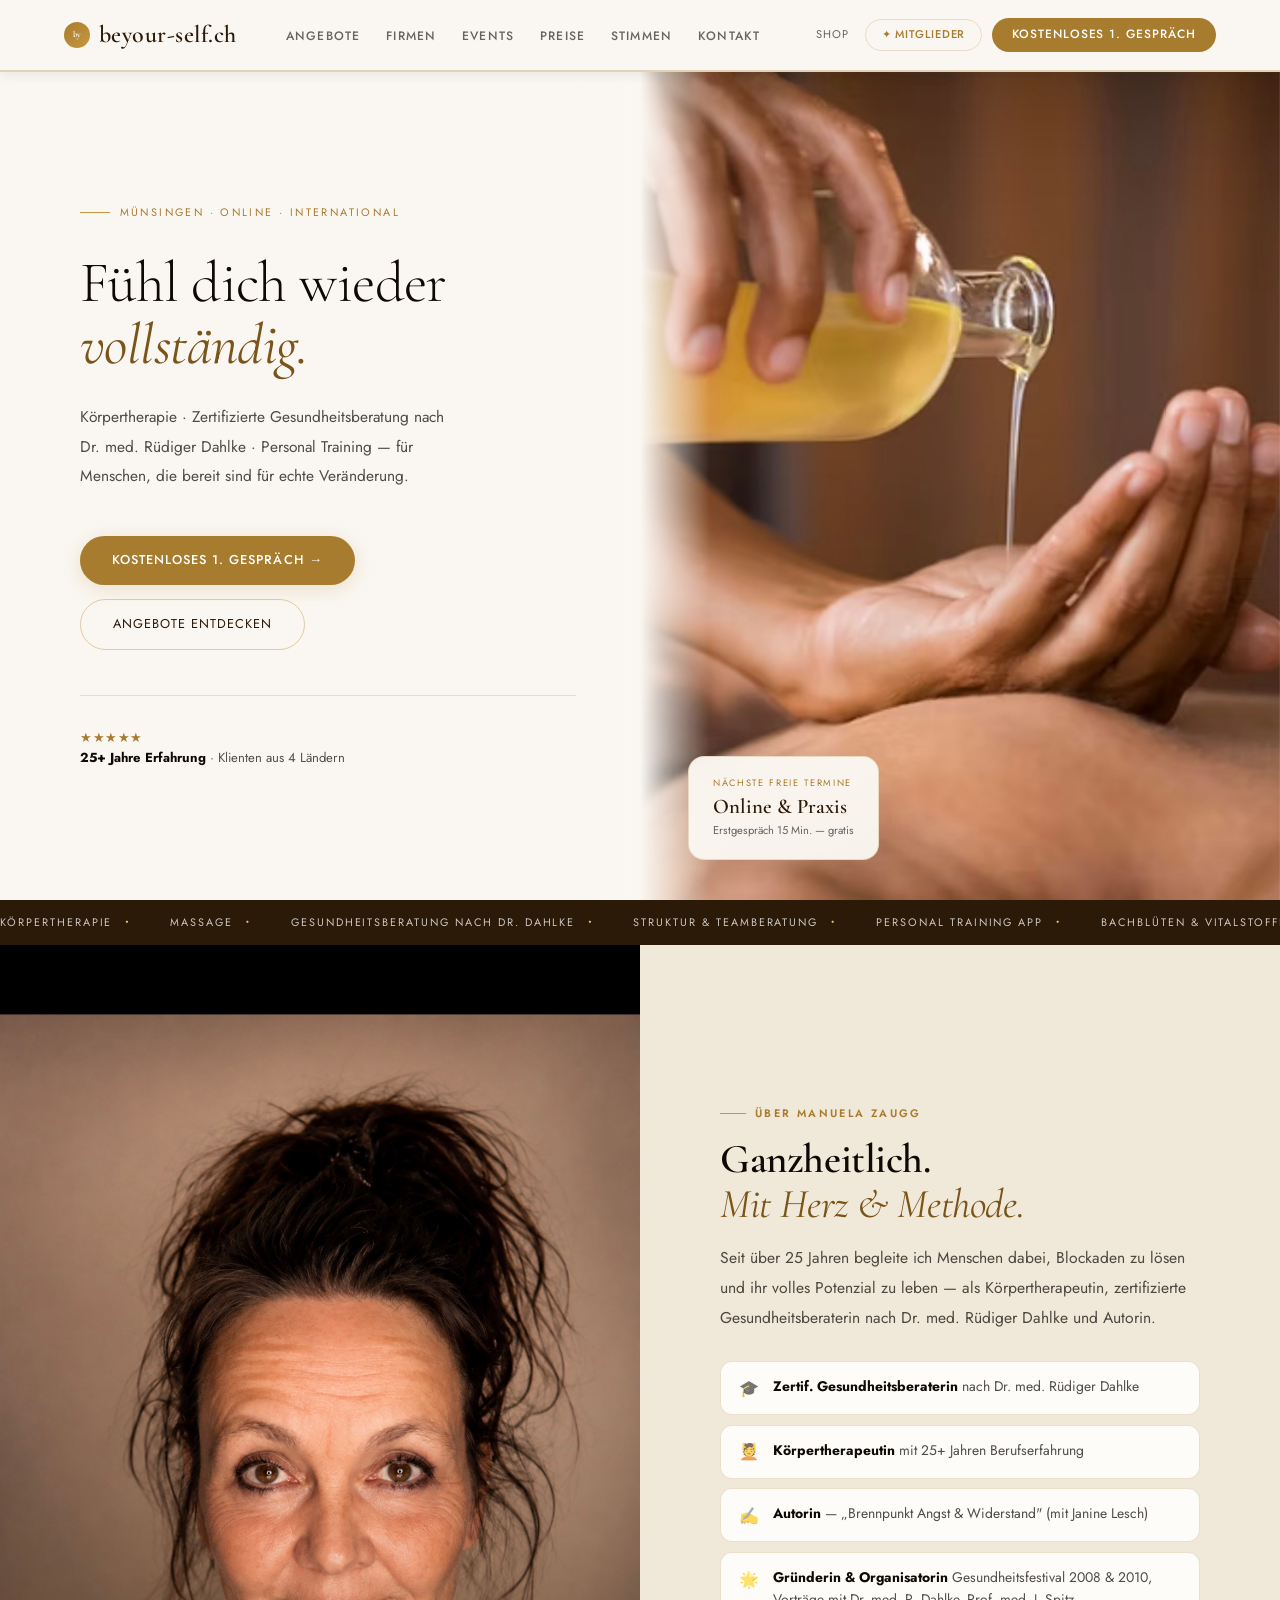
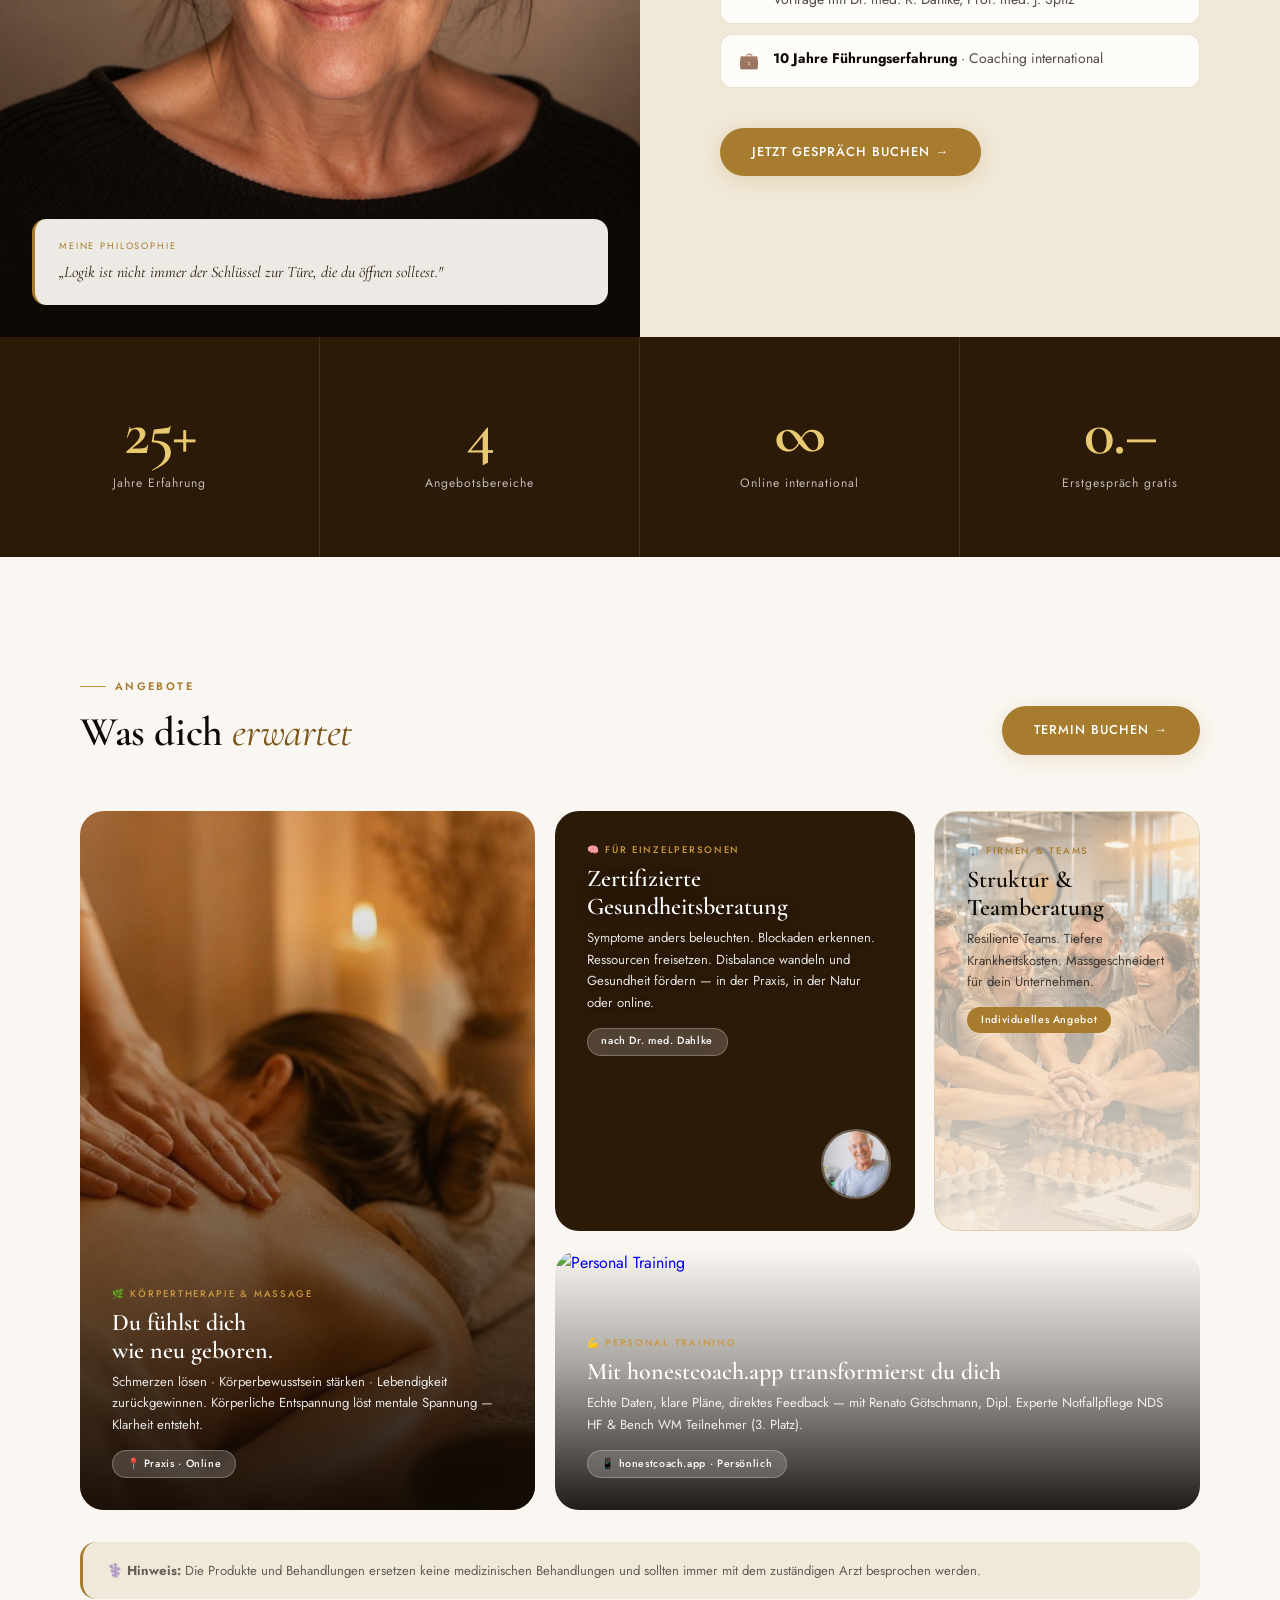
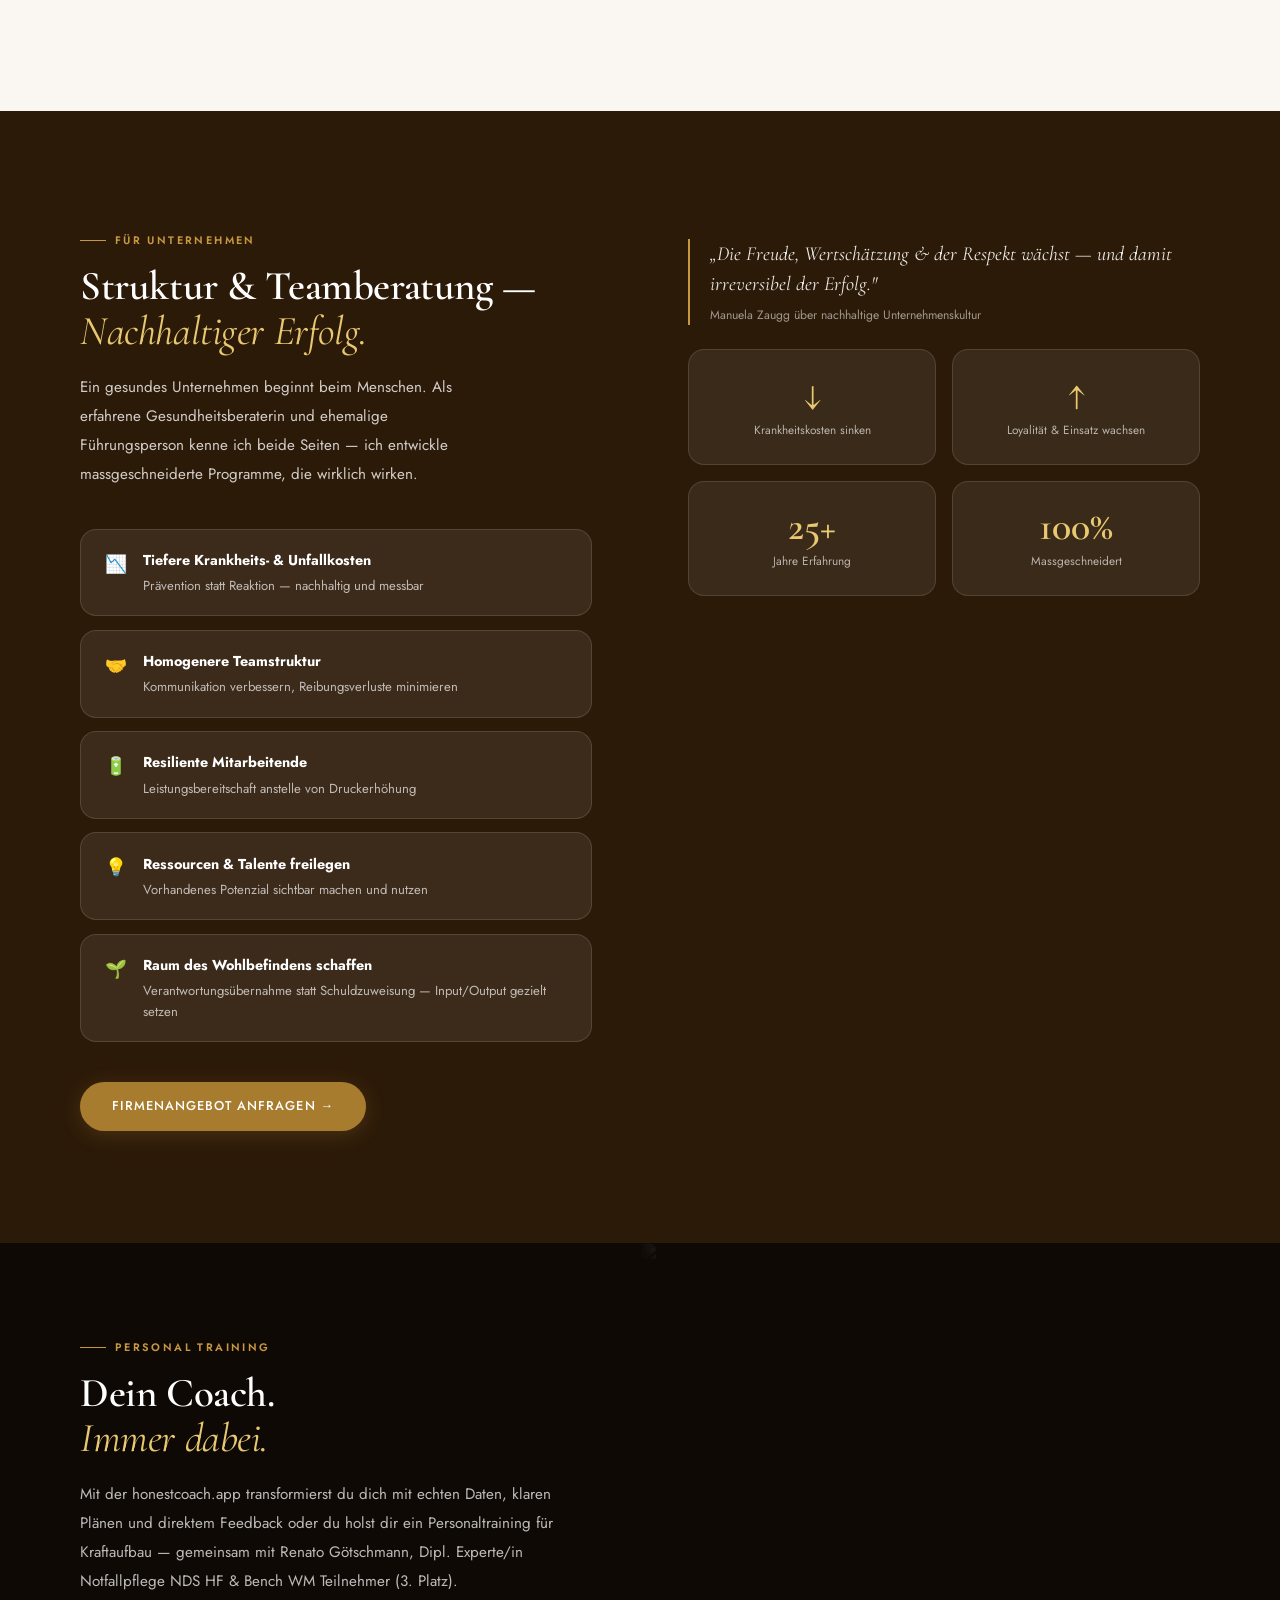
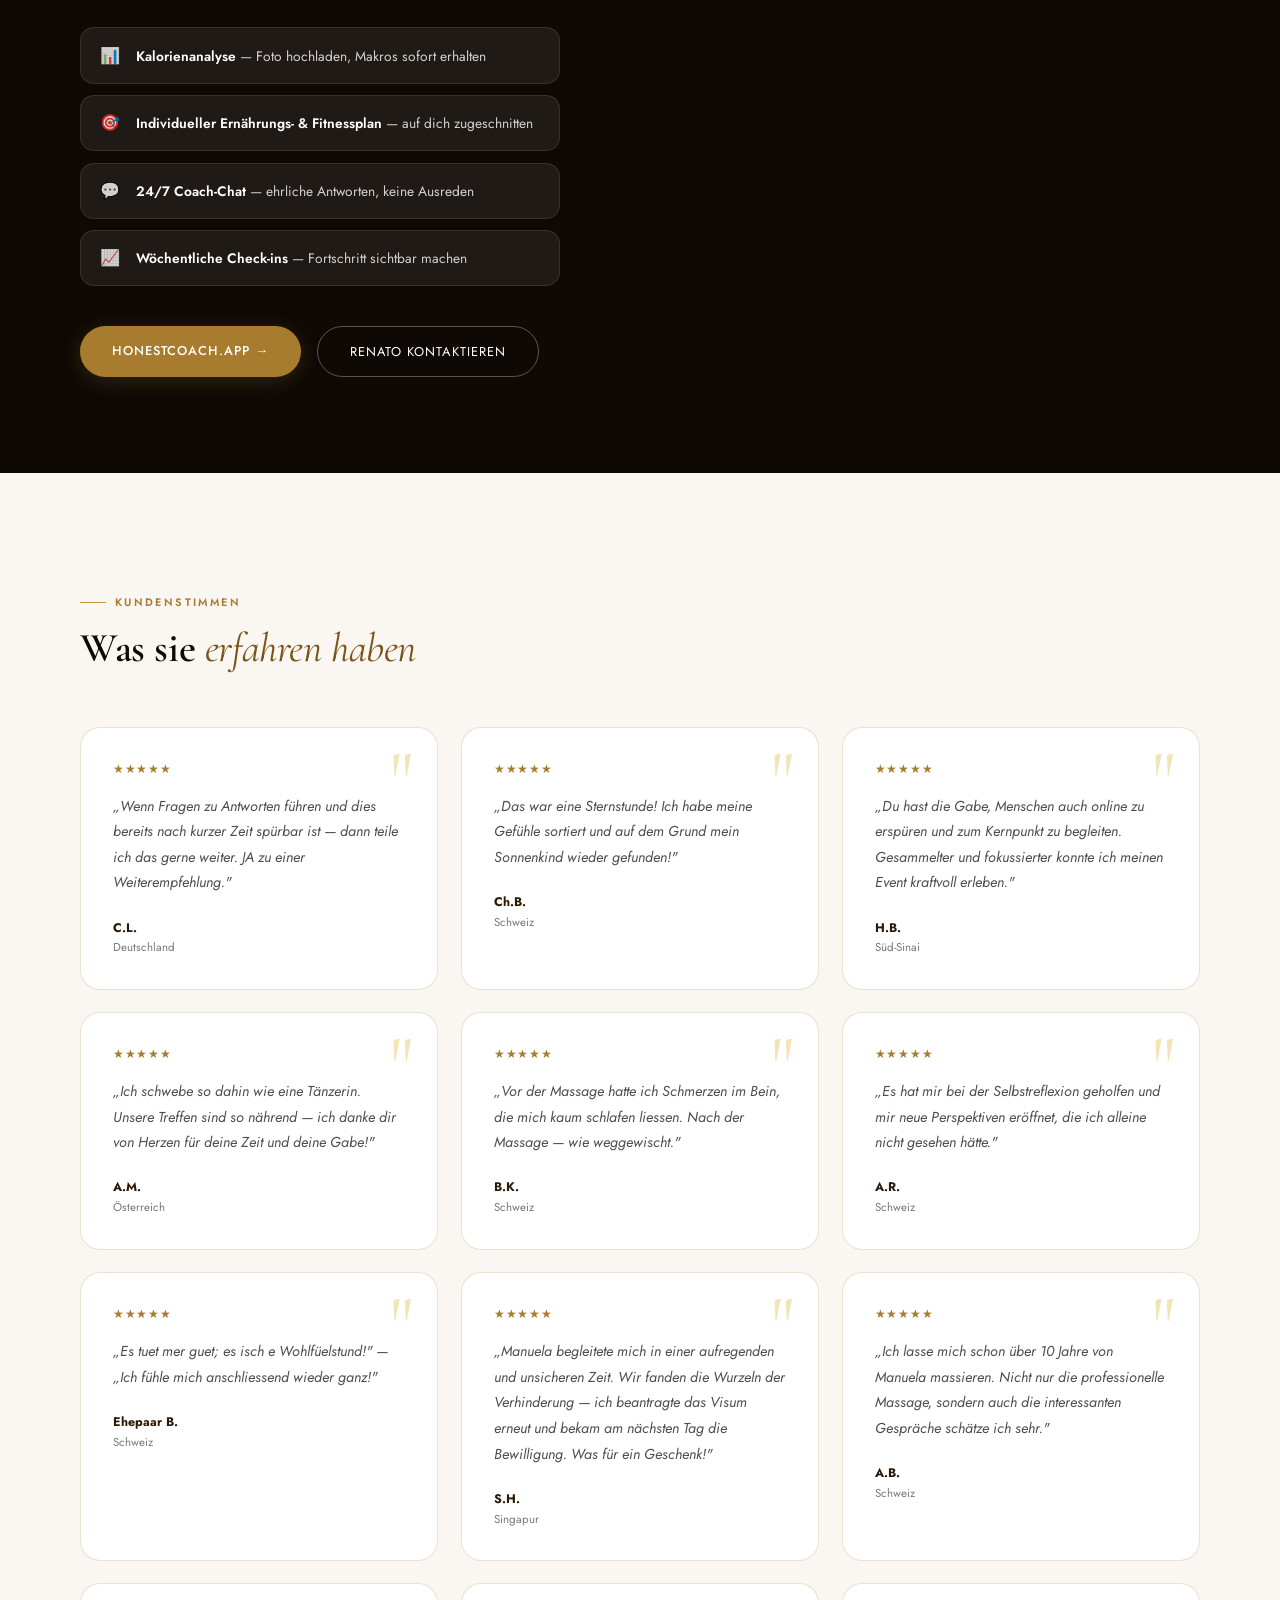
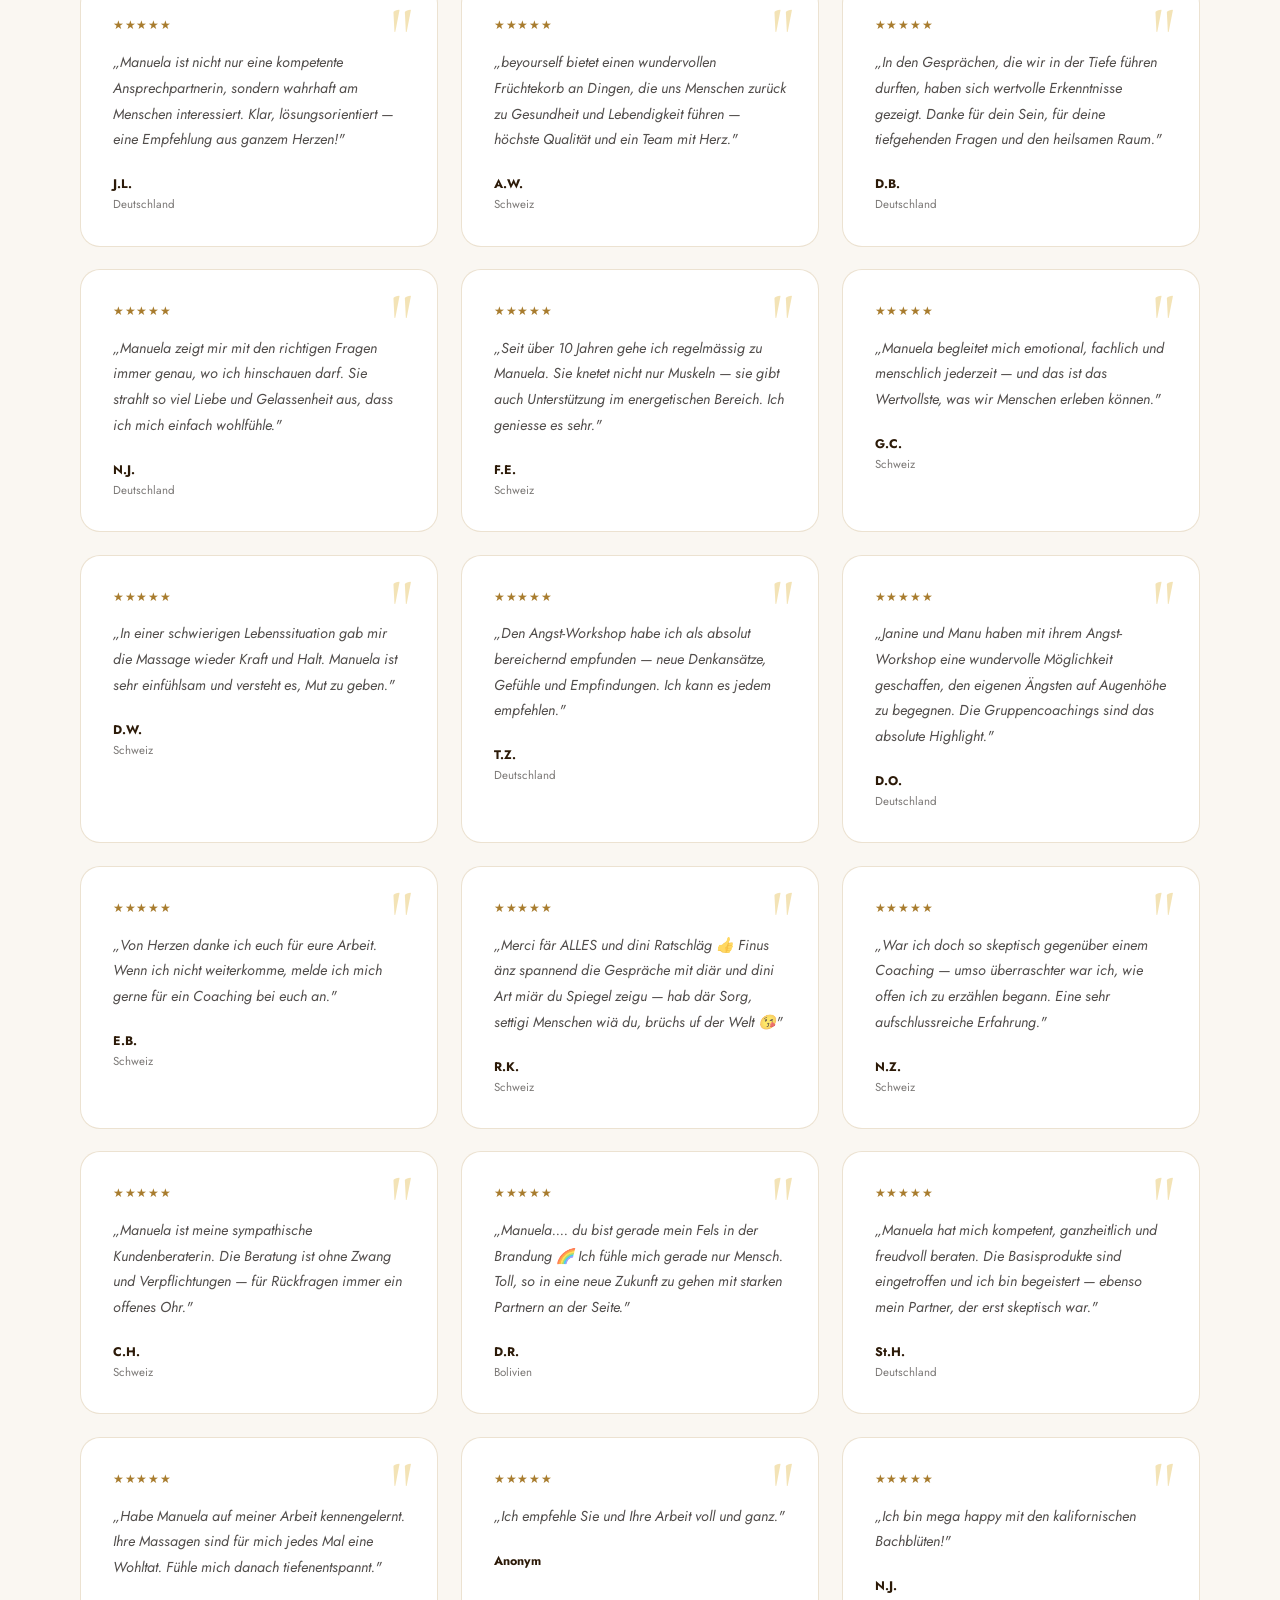
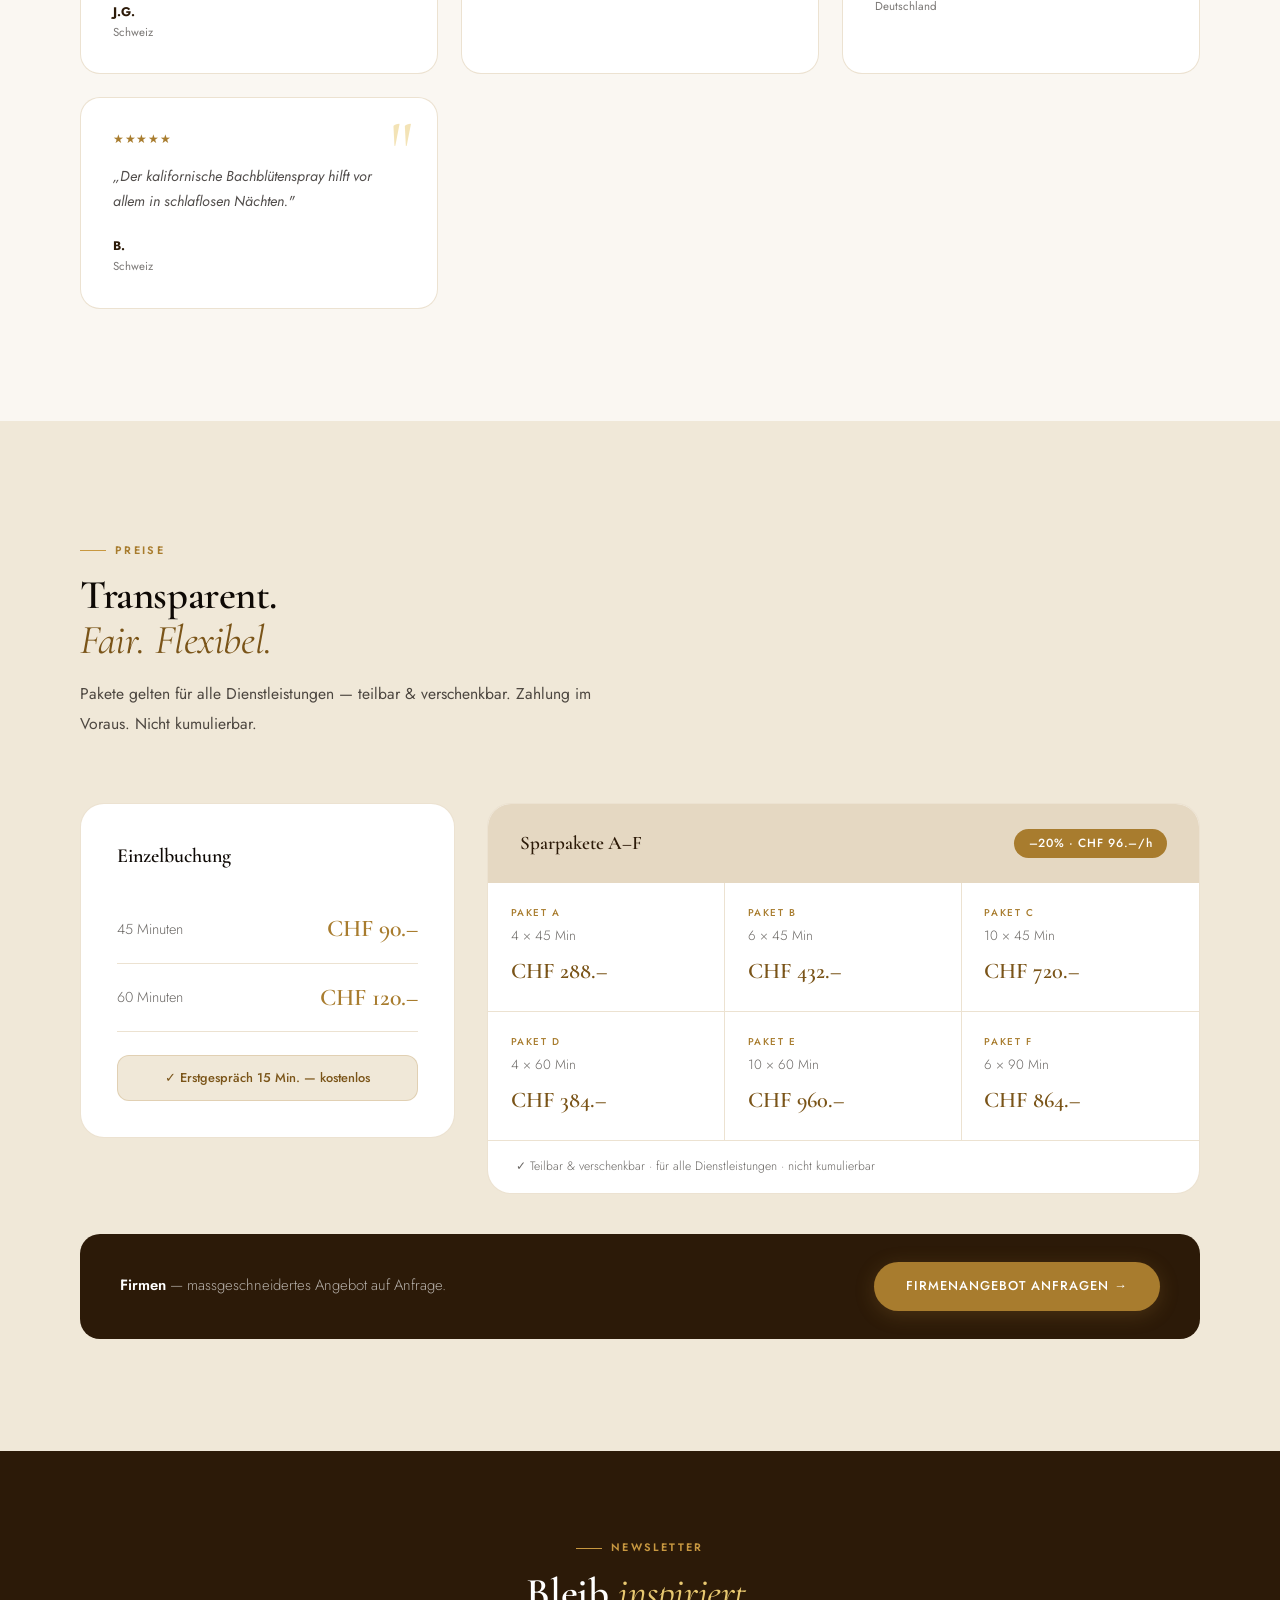
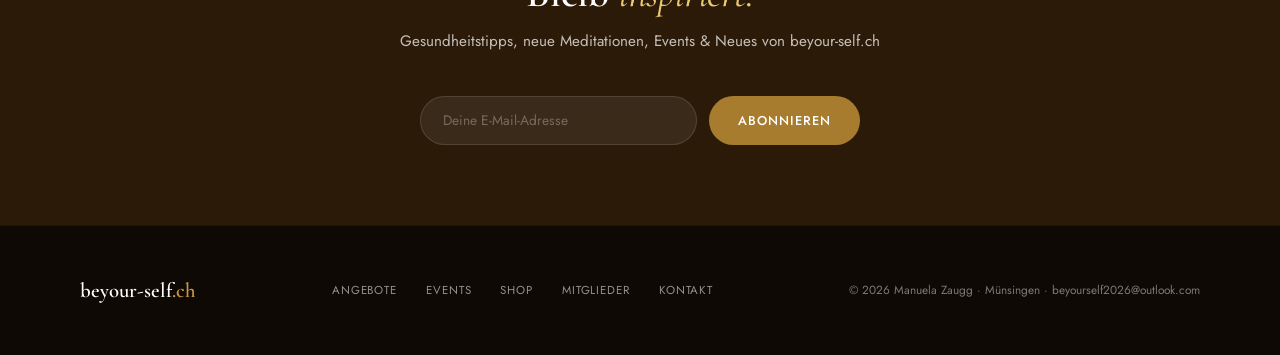
==== commit cd2e0f71: "Add files via upload" ====
--- a/index.html
+++ b/index.html
@@ -14,14 +14,16 @@
 .h-eye::before{content:'';width:30px;height:1px;background:var(--gold-l)}
 .hero h1{font-family:'Cormorant Garamond',serif;font-size:clamp(2.8rem,4.5vw,4.8rem);font-weight:300;line-height:1.07;letter-spacing:-.01em;color:var(--ink);margin-bottom:1.6rem;animation:up .9s .1s ease both}
 .hero h1 em{font-style:italic;color:var(--gold-d);font-weight:400;display:block}
-.hero-sub{font-size:.97rem;line-height:1.92;color:var(--muted);font-weight:300;max-width:375px;margin-bottom:2.8rem;animation:up .9s .2s ease both}
+.hero-sub{font-size:.97rem;line-height:1.92;color:rgba(14,9,5,0.72);font-weight:400;max-width:375px;margin-bottom:2.8rem;animation:up .9s .2s ease both}
 .hero-btns{display:flex;gap:.9rem;flex-wrap:wrap;animation:up .9s .3s ease both}
 .hero-trust{margin-top:2.8rem;padding-top:2rem;border-top:1px solid var(--bord);display:flex;align-items:center;gap:1.5rem;animation:up .9s .4s ease both}
 .stars{color:var(--gold);font-size:.8rem;letter-spacing:.04em}
-.trust-t{font-size:.8rem;color:var(--muted);line-height:1.55}
-.trust-t strong{color:var(--ink);font-weight:600}
+.trust-t{font-size:.82rem;color:rgba(14,9,5,0.70);line-height:1.55}
+.trust-t strong{color:var(--ink);font-weight:700}
 .hero-r{position:relative;overflow:hidden}
-.hero-r img{position:absolute;inset:0;width:100%;height:100%;object-fit:cover;object-position:center top;animation:zoomin 10s ease both}
+.hero-r video{position:absolute;inset:0;width:100%;height:100%;object-fit:cover;object-position:center top}
+.hero-r img{position:absolute;inset:0;width:100%;height:100%;object-fit:cover;object-position:center top;animation:zoomin 10s ease both;transition:opacity 1.8s ease;z-index:1}
+.hero-r img.fade-out{opacity:0}
 .hero-r::before{content:'';position:absolute;left:0;top:0;bottom:0;width:70px;background:linear-gradient(to right,var(--cream),transparent);z-index:2}
 .hero-pill{position:absolute;bottom:2.5rem;left:3rem;z-index:3;background:rgba(250,247,242,.96);backdrop-filter:blur(16px);border-radius:1rem;padding:1.2rem 1.5rem;box-shadow:0 8px 40px rgba(28,18,8,.12);border:1px solid var(--bord);animation:up .9s .5s ease both}
 .hp-lbl{font-size:.58rem;text-transform:uppercase;letter-spacing:.18em;color:var(--gold);font-weight:400;margin-bottom:.3rem}
@@ -31,8 +33,8 @@
 /* STRIP */
 .strip{background:var(--brown);padding:.85rem 0;overflow:hidden}
 .strip-inner{display:flex;gap:2.5rem;animation:marquee 30s linear infinite;width:max-content}
-.si{color:rgba(255,255,255,.35);font-size:.66rem;font-weight:300;letter-spacing:.18em;text-transform:uppercase;white-space:nowrap;display:flex;align-items:center;gap:.8rem}
-.si-dot{color:var(--gold-l);font-size:.32rem}
+.si{color:rgba(255,255,255,.75);font-size:.68rem;font-weight:400;letter-spacing:.18em;text-transform:uppercase;white-space:nowrap;display:flex;align-items:center;gap:.8rem}
+.si-dot{color:var(--gold-xl);font-size:.32rem}
 
 /* ABOUT */
 .about{background:var(--white);display:grid;grid-template-columns:1fr 1fr;min-height:640px}
@@ -44,18 +46,18 @@
 .aq-txt{font-family:'Cormorant Garamond',serif;font-size:1rem;font-style:italic;color:var(--brown);line-height:1.55}
 .about-cnt{background:var(--warm);padding:6rem 5rem;display:flex;flex-direction:column;justify-content:center}
 .creds{display:flex;flex-direction:column;gap:.6rem;margin:1.8rem 0 2.5rem}
-.cred{display:flex;align-items:flex-start;gap:.9rem;background:rgba(255,255,255,.75);border-radius:.75rem;padding:.8rem 1.1rem;border:1px solid var(--bord);font-size:.85rem;font-weight:300;color:var(--muted);transition:transform .2s}
+.cred{display:flex;align-items:flex-start;gap:.9rem;background:rgba(255,255,255,.85);border-radius:.75rem;padding:.8rem 1.1rem;border:1px solid var(--bord);font-size:.87rem;font-weight:400;color:rgba(14,9,5,0.72);transition:transform .2s}
 .cred:hover{transform:translateX(4px)}
 .cred .ci{font-size:1rem;flex-shrink:0;margin-top:.05rem}
-.cred strong{color:var(--ink);font-weight:600}
+.cred strong{color:var(--ink);font-weight:700}
 
 /* NUMBERS */
 .numbers{background:var(--brown);display:grid;grid-template-columns:repeat(4,1fr)}
-.num{padding:4rem 2rem;text-align:center;border-right:1px solid rgba(255,255,255,.07);transition:background .2s}
+.num{padding:4rem 2rem;text-align:center;border-right:1px solid rgba(255,255,255,.1);transition:background .2s}
 .num:last-child{border-right:none}
-.num:hover{background:rgba(255,255,255,.025)}
-.num-n{font-family:'Cormorant Garamond',serif;font-size:4rem;font-weight:300;color:var(--gold-l);line-height:1;letter-spacing:-.03em}
-.num-l{font-size:.72rem;color:rgba(255,255,255,.38);margin-top:.55rem;font-weight:300;letter-spacing:.08em}
+.num:hover{background:rgba(255,255,255,.04)}
+.num-n{font-family:'Cormorant Garamond',serif;font-size:4rem;font-weight:600;color:var(--gold-xl);line-height:1;letter-spacing:-.03em}
+.num-l{font-size:.76rem;color:rgba(255,255,255,.7);margin-top:.55rem;font-weight:400;letter-spacing:.08em}
 
 /* SERVICES GRID */
 .svc-sec{background:var(--cream);padding:7rem 5rem}
@@ -69,47 +71,47 @@
 .sc.p4{grid-column:span 7}
 .sc-img{position:absolute;inset:0;width:100%;height:100%;object-fit:cover;transition:transform .6s ease}
 .sc:hover .sc-img{transform:scale(1.06)}
-.sc-ov{position:absolute;inset:0;background:linear-gradient(to top,rgba(28,18,8,.88) 0%,rgba(28,18,8,.1) 55%,transparent 100%)}
+.sc-ov{position:absolute;inset:0;background:linear-gradient(to top,rgba(14,9,5,.92) 0%,rgba(14,9,5,.35) 55%,transparent 100%)}
 .sc.sol-brown{background:var(--brown)}
 .sc.sol-warm{background:var(--warm);border:1px solid var(--bord)}
 .sc-body{position:absolute;bottom:0;left:0;right:0;z-index:3;padding:2rem}
 .sc-body.t{bottom:auto;top:0}
 .sc-tag{font-size:.6rem;text-transform:uppercase;letter-spacing:.18em;font-weight:500;color:var(--gold-l);margin-bottom:.45rem}
 .sc.sol-warm .sc-tag{color:var(--gold)}
-.sc h3{font-family:'Cormorant Garamond',serif;font-size:1.5rem;font-weight:400;line-height:1.15;color:#fff}
+.sc h3{font-family:'Cormorant Garamond',serif;font-size:1.5rem;font-weight:600;line-height:1.15;color:#fff}
 .sc.sol-warm h3{color:var(--ink)}
-.sc p{font-size:.8rem;line-height:1.65;margin-top:.4rem;color:rgba(255,255,255,.65);font-weight:300}
-.sc.sol-warm p{color:var(--muted)}
-.sc-chip{display:inline-flex;align-items:center;margin-top:.9rem;background:rgba(255,255,255,.12);backdrop-filter:blur(8px);border-radius:100px;padding:.28rem .85rem;font-size:.66rem;font-weight:400;letter-spacing:.06em;color:rgba(255,255,255,.82);border:1px solid rgba(255,255,255,.13)}
+.sc p{font-size:.82rem;line-height:1.65;margin-top:.4rem;color:rgba(255,255,255,.88);font-weight:400}
+.sc.sol-warm p{color:rgba(14,9,5,0.72)}
+.sc-chip{display:inline-flex;align-items:center;margin-top:.9rem;background:rgba(255,255,255,.18);backdrop-filter:blur(8px);border-radius:100px;padding:.28rem .85rem;font-size:.66rem;font-weight:500;letter-spacing:.06em;color:#fff;border:1px solid rgba(255,255,255,.25)}
 .sc.sol-warm .sc-chip{background:var(--gold);color:#fff;border:none}
 
 /* FIRMEN */
 .firmen-sec{background:var(--brown);padding:7rem 5rem;display:grid;grid-template-columns:1fr 1fr;gap:6rem;align-items:start}
-.firmen-intro{font-size:.93rem;line-height:1.9;color:rgba(255,255,255,.5);font-weight:300;margin:1.2rem 0 2.5rem;max-width:400px}
+.firmen-intro{font-size:.95rem;line-height:1.9;color:rgba(255,255,255,.78);font-weight:400;margin:1.2rem 0 2.5rem;max-width:400px}
 .f-items{display:flex;flex-direction:column;gap:.85rem}
-.f-item{background:rgba(255,255,255,.05);border:1px solid rgba(255,255,255,.07);border-radius:1rem;padding:1.2rem 1.5rem;display:flex;align-items:flex-start;gap:1rem;transition:background .2s,border-color .2s}
-.f-item:hover{background:rgba(255,255,255,.08);border-color:rgba(184,137,58,.25)}
+.f-item{background:rgba(255,255,255,.08);border:1px solid rgba(255,255,255,.12);border-radius:1rem;padding:1.2rem 1.5rem;display:flex;align-items:flex-start;gap:1rem;transition:background .2s,border-color .2s}
+.f-item:hover{background:rgba(255,255,255,.12);border-color:rgba(200,152,64,.4)}
 .f-ico{font-size:1.1rem;flex-shrink:0;margin-top:.05rem}
-.f-title{font-size:.88rem;font-weight:600;color:#fff;margin-bottom:.2rem}
-.f-desc{font-size:.8rem;line-height:1.6;color:rgba(255,255,255,.45);font-weight:300}
+.f-title{font-size:.9rem;font-weight:700;color:#fff;margin-bottom:.2rem}
+.f-desc{font-size:.82rem;line-height:1.6;color:rgba(255,255,255,.68);font-weight:400}
 .firmen-r{display:flex;flex-direction:column;gap:1.5rem;padding-top:1rem}
 .firmen-quote{border-left:2px solid var(--gold-l);padding-left:1.25rem}
-.fq-txt{font-family:'Cormorant Garamond',serif;font-size:1.2rem;font-style:italic;color:rgba(255,255,255,.7);line-height:1.5;margin-bottom:.4rem}
-.fq-sub{font-size:.75rem;color:rgba(255,255,255,.35);font-weight:300}
+.fq-txt{font-family:'Cormorant Garamond',serif;font-size:1.25rem;font-style:italic;color:rgba(255,255,255,.9);line-height:1.5;margin-bottom:.4rem}
+.fq-sub{font-size:.76rem;color:rgba(255,255,255,.55);font-weight:400}
 .firmen-nums{display:grid;grid-template-columns:1fr 1fr;gap:1rem}
-.fn{background:rgba(255,255,255,.04);border:1px solid rgba(255,255,255,.07);border-radius:1rem;padding:1.5rem;text-align:center}
-.fn-n{font-family:'Cormorant Garamond',serif;font-size:2.5rem;font-weight:300;color:var(--gold-l);line-height:1}
-.fn-l{font-size:.72rem;color:rgba(255,255,255,.38);margin-top:.4rem;font-weight:300}
+.fn{background:rgba(255,255,255,.07);border:1px solid rgba(255,255,255,.12);border-radius:1rem;padding:1.5rem;text-align:center}
+.fn-n{font-family:'Cormorant Garamond',serif;font-size:2.5rem;font-weight:600;color:var(--gold-xl);line-height:1}
+.fn-l{font-size:.74rem;color:rgba(255,255,255,.65);margin-top:.4rem;font-weight:400}
 
 /* APP */
 .app-sec{background:var(--ink);display:grid;grid-template-columns:1fr 1fr;min-height:540px}
 .app-cnt{padding:6rem 5rem;display:flex;flex-direction:column;justify-content:center}
-.app-desc{font-size:.92rem;line-height:1.9;color:rgba(255,255,255,.42);font-weight:300;margin:1.2rem 0 2rem}
+.app-desc{font-size:.95rem;line-height:1.9;color:rgba(255,255,255,.72);font-weight:400;margin:1.2rem 0 2rem}
 .app-feats{display:flex;flex-direction:column;gap:.7rem;margin-bottom:2.5rem}
-.af{display:flex;align-items:center;gap:1rem;background:rgba(255,255,255,.04);border:1px solid rgba(255,255,255,.06);border-radius:.875rem;padding:.9rem 1.2rem;font-size:.84rem;color:rgba(255,255,255,.65);font-weight:300;transition:border-color .2s}
-.af:hover{border-color:rgba(184,137,58,.3)}
+.af{display:flex;align-items:center;gap:1rem;background:rgba(255,255,255,.07);border:1px solid rgba(255,255,255,.1);border-radius:.875rem;padding:.9rem 1.2rem;font-size:.86rem;color:rgba(255,255,255,.8);font-weight:400;transition:border-color .2s}
+.af:hover{border-color:rgba(200,152,64,.4)}
 .af .ai{font-size:1rem;flex-shrink:0}
-.af strong{color:#fff;font-weight:500}
+.af strong{color:#fff;font-weight:600}
 .app-vis{position:relative;overflow:hidden}
 .app-vis img{position:absolute;inset:0;width:100%;height:100%;object-fit:cover}
 .app-vis::after{content:'';position:absolute;inset:0;background:linear-gradient(to right,var(--ink) 0%,transparent 40%)}
@@ -121,9 +123,9 @@
 .tc:hover{transform:translateY(-4px);box-shadow:0 16px 44px rgba(184,137,58,.1)}
 .tc::before{content:'"';font-family:'Cormorant Garamond',serif;font-size:5rem;color:var(--gold-xl);line-height:1;position:absolute;top:.75rem;right:1.5rem;opacity:.5}
 .tc-stars{color:var(--gold);font-size:.76rem;letter-spacing:.06em;margin-bottom:.9rem}
-.tc-txt{font-size:.88rem;line-height:1.78;color:var(--muted);font-weight:300;font-style:italic;margin-bottom:1.4rem}
-.tc-auth{font-size:.76rem;font-weight:600;color:var(--brown)}
-.tc-loc{font-size:.7rem;color:var(--muted);font-weight:300}
+.tc-txt{font-size:.9rem;line-height:1.78;color:rgba(14,9,5,0.72);font-weight:400;font-style:italic;margin-bottom:1.4rem}
+.tc-auth{font-size:.78rem;font-weight:700;color:var(--brown)}
+.tc-loc{font-size:.72rem;color:rgba(14,9,5,0.55);font-weight:400}
 
 /* PREISE */
 .price-sec{background:var(--warm);padding:7rem 5rem}
@@ -161,7 +163,7 @@
 
 /* NEWSLETTER */
 .nl-sec{background:var(--brown);padding:5rem;text-align:center}
-.nl-sub{font-size:.92rem;color:rgba(255,255,255,.45);font-weight:300;margin-bottom:2.5rem;line-height:1.8}
+.nl-sub{font-size:.95rem;color:rgba(255,255,255,.72);font-weight:400;margin-bottom:2.5rem;line-height:1.8}
 .nl-form{display:flex;gap:.75rem;max-width:440px;margin:0 auto}
 .nl-form input{flex:1;background:rgba(255,255,255,.07);border:1px solid rgba(255,255,255,.12);border-radius:100px;padding:.85rem 1.4rem;font-size:.86rem;color:#fff;font-family:'Jost',sans-serif;outline:none;transition:border-color .2s}
 .nl-form input::placeholder{color:rgba(255,255,255,.3)}
@@ -170,9 +172,11 @@
 .nl-form button:hover{background:var(--gold-d);transform:translateY(-1px)}
 
 @media(max-width:1024px){
+  .reveal{opacity:1 !important;transform:none !important}
   .hero{grid-template-columns:1fr}
-  .hero-r{min-height:320px;position:relative}
-  .hero-r img{position:relative;width:100%;height:320px;object-fit:cover}
+  .hero-r{min-height:480px;position:relative}
+  .hero-r video{position:absolute;inset:0;width:100%;height:100%;object-fit:cover;object-position:center 30%}
+  .hero-r img{position:absolute;inset:0;width:100%;height:100%;object-fit:cover;object-position:center 80%}
   .hero-r::before{display:none}
   .hero-l::after{display:none}
   .about,.firmen-sec,.app-sec{grid-template-columns:1fr}
@@ -180,13 +184,15 @@
   .about-photo img{position:relative;width:100%;height:320px;object-fit:cover;object-position:top}
   .app-vis{min-height:280px;position:relative}
   .app-vis img{position:relative;width:100%;height:280px;object-fit:cover}
-  .app-vis::after{background:linear-gradient(to bottom,var(--ink) 0%,transparent 40%)}
   .numbers{grid-template-columns:1fr 1fr}
   .num{border-right:none;border-bottom:1px solid rgba(255,255,255,.07)}
   .svc-sec{padding:4rem 1.5rem}
-  .svc-grid{grid-template-columns:1fr 1fr;grid-template-rows:auto}
-  .sc.p1,.sc.p2,.sc.p3,.sc.p4{grid-column:span 1;min-height:280px;grid-row:span 1}
-  .tgrid{grid-template-columns:1fr}
+  .svc-grid{grid-template-columns:1fr !important;grid-template-rows:auto}
+  .sc.p1,.sc.p2,.sc.p3,.sc.p4{grid-column:span 1 !important;min-height:320px;grid-row:span 1 !important}
+  .sc-body{padding:1.5rem}
+  .sc h3{font-size:1.4rem}
+  .tgrid{grid-template-columns:1fr !important;display:grid !important}
+  .tc{display:block !important;opacity:1 !important;visibility:visible !important}
   .price-layout{grid-template-columns:1fr}
   .pgrid{grid-template-columns:1fr 1fr}
   .nl-sec{padding:4rem 1.5rem}
@@ -194,16 +200,42 @@
   .firmen-sec{gap:3rem}
   .app-cnt{padding:4rem 1.5rem}
 }
+
+
+
+
+
+
+
+
+
+
+
+
+
+
+
+
+
+
+
+
+
+
+
+
+
+
+
+
+}
 </style>
 </head>
 <body>
 
 <nav id="nav">
   <a href="index.html" class="logo"><span class="logo-orb">by</span>beyour-self.ch</a>
-  <button class="nav-burger" id="burger" aria-label="Menü öffnen" onclick="toggleMenu()">
-    <span></span><span></span><span></span>
-  </button>
-  <ul class="nav-links" id="navLinks">
+  <ul class="nav-links">
     <li><a href="#angebote">Angebote</a></li>
     <li><a href="#firmen">Firmen</a></li>
     <li><a href="veranstaltungen.html">Events</a></li>
@@ -214,7 +246,7 @@
   <div class="nav-r">
     <a href="shop.html" class="nav-shop">Shop</a>
     <a href="member.html" class="nav-member">✦ Mitglieder</a>
-    <a href="kontakt.html" class="nav-cta">Gratis Gespräch</a>
+    <a href="kontakt.html" class="nav-cta">Kostenloses 1. Gespräch</a>
   </div>
 </nav>
 
@@ -223,9 +255,9 @@
   <div class="hero-l">
     <div class="h-eye">Münsingen · Online · International</div>
     <h1>Fühl dich wieder<br><em>vollständig.</em></h1>
-    <p class="hero-sub">Körpertherapie. Zertifizierte Gesundheitsberatung. Personal Training — alles aus einer Hand, für Menschen, die bereit sind für echte Veränderung.</p>
+    <p class="hero-sub">Körpertherapie · Zertifizierte Gesundheitsberatung nach Dr. med. Rüdiger Dahlke · Personal Training — für Menschen, die bereit sind für echte Veränderung.</p>
     <div class="hero-btns">
-      <a href="kontakt.html" class="btn-gold">Gratis Erstgespräch →</a>
+      <a href="kontakt.html" class="btn-gold">Kostenloses 1. Gespräch →</a>
       <a href="#angebote" class="btn-line">Angebote entdecken</a>
     </div>
     <div class="hero-trust">
@@ -236,7 +268,10 @@
     </div>
   </div>
   <div class="hero-r">
-    <img src="https://images.unsplash.com/photo-1600334089648-b0d9d3028eb2?w=900&q=80" alt="Körpertherapie & Massage — beyour-self.ch">
+    <video autoplay muted loop playsinline style="position:absolute;inset:0;width:100%;height:100%;object-fit:cover;object-position:center top">
+      <source src="massage_1_.mp4" type="video/mp4">
+    </video>
+    <img src="hero_massage.jpg" alt="Massage & Wellness" id="hero-img">
     <div class="hero-pill">
       <div class="hp-lbl">Nächste freie Termine</div>
       <div class="hp-val">Online & Praxis</div>
@@ -309,8 +344,8 @@
     <a href="kontakt.html" class="btn-gold">Termin buchen →</a>
   </div>
   <div class="svc-grid">
-    <div class="sc p1">
-      <img class="sc-img" src="https://images.unsplash.com/photo-1519823551278-64ac92734fb1?w=900&q=80" alt="Körpertherapie & Massage">
+    <a href="kontakt.html" class="sc p1" style="text-decoration:none;display:block">
+      <img class="sc-img" src="massage_kachel.jpg" alt="Körpertherapie & Massage">
       <div class="sc-ov"></div>
       <div class="sc-body">
         <div class="sc-tag">🌿 Körpertherapie & Massage</div>
@@ -318,33 +353,41 @@
         <p>Schmerzen lösen · Körperbewusstsein stärken · Lebendigkeit zurückgewinnen. Körperliche Entspannung löst mentale Spannung — Klarheit entsteht.</p>
         <span class="sc-chip">📍 Praxis · Online</span>
       </div>
-    </div>
-    <div class="sc p2 sol-brown">
+    </a>
+    <a href="kontakt.html" class="sc p2 sol-brown" style="text-decoration:none;display:block">
       <div class="sc-body t">
         <div class="sc-tag">🧠 Für Einzelpersonen</div>
-        <h3>Zertifizierte Gesundheitsberatung</h3>
-        <p>Symptome anders beleuchten. Blockaden erkennen. Ressourcen freisetzen. Disbalance wandeln und Gesundheit fördern — in der Praxis, in der Natur oder online.</p>
+        <h3 style="text-shadow:0 2px 12px rgba(0,0,0,0.5)">Zertifizierte Gesundheitsberatung</h3>
+        <p style="text-shadow:0 1px 6px rgba(0,0,0,0.4)">Symptome anders beleuchten. Blockaden erkennen. Ressourcen freisetzen. Disbalance wandeln und Gesundheit fördern — in der Praxis, in der Natur oder online.</p>
         <span class="sc-chip">nach Dr. med. Dahlke</span>
       </div>
-    </div>
-    <div class="sc p3 sol-warm">
+      <div style="position:absolute;bottom:1.5rem;right:1.5rem;z-index:4">
+        <img src="joerg_spitz.jpg" alt="Prof. Dr. med. Jörg Spitz" style="width:70px;height:70px;border-radius:50%;object-fit:cover;border:2px solid rgba(255,255,255,0.3)">
+      </div>
+    </a>
+    <a href="kontakt.html" class="sc p3 sol-warm" style="text-decoration:none;display:block">
+      <img class="sc-img" src="team.jpg" alt="Team" style="position:absolute;inset:0;width:100%;height:100%;object-fit:cover;opacity:0.65">
+      <div class="sc-ov" style="background:linear-gradient(to top,rgba(243,237,227,.85) 0%,rgba(243,237,227,.2) 100%)"></div>
       <div class="sc-body t">
         <div class="sc-tag">🏢 Firmen & Teams</div>
         <h3>Struktur & Teamberatung</h3>
         <p>Resiliente Teams. Tiefere Krankheitskosten. Massgeschneidert für dein Unternehmen.</p>
         <span class="sc-chip">Individuelles Angebot</span>
       </div>
-    </div>
-    <div class="sc p4">
+    </a>
+    <a href="https://honestcoach.app" target="_blank" class="sc p4" style="text-decoration:none;display:block">
       <img class="sc-img" src="https://images.unsplash.com/photo-1571019613454-1cb2f99b2d8b?w=1200&q=80" alt="Personal Training">
       <div class="sc-ov"></div>
       <div class="sc-body">
         <div class="sc-tag">💪 Personal Training</div>
         <h3>Mit honestcoach.app transformierst du dich</h3>
-        <p>Echte Daten, klare Pläne, direktes Feedback — mit Renato Götschmann, Dipl. Experte Notfallpflege NDS HF & 3. Platz WM Bankdrücken.</p>
+        <p>Echte Daten, klare Pläne, direktes Feedback — mit Renato Götschmann, Dipl. Experte Notfallpflege NDS HF & Bench WM Teilnehmer (3. Platz).</p>
         <span class="sc-chip">📱 honestcoach.app · Persönlich</span>
       </div>
-    </div>
+    </a>
+  </div>
+  <div style="margin-top:2rem;background:var(--warm);border-radius:1rem;padding:1.1rem 1.5rem;border-left:3px solid var(--gold);font-size:.82rem;color:rgba(14,9,5,0.62);font-weight:400;line-height:1.7">
+    ⚕️ <strong>Hinweis:</strong> Die Produkte und Behandlungen ersetzen keine medizinischen Behandlungen und sollten immer mit dem zuständigen Arzt besprochen werden.
   </div>
 </section>
 
@@ -382,7 +425,7 @@
   <div class="app-cnt">
     <div class="eye light">Personal Training</div>
     <h2 class="h2 w">Dein Coach.<br><em>Immer dabei.</em></h2>
-    <p class="app-desc">Mit der honestcoach.app transformierst du dich mit echten Daten, klaren Plänen und direktem Feedback — gemeinsam mit Renato Götschmann, Dipl. Experte/in Notfallpflege NDS HF & 3. Platz WM Bankdrücken.</p>
+    <p class="app-desc">Mit der honestcoach.app transformierst du dich mit echten Daten, klaren Plänen und direktem Feedback oder du holst dir ein Personaltraining für Kraftaufbau — gemeinsam mit Renato Götschmann, Dipl. Experte/in Notfallpflege NDS HF & Bench WM Teilnehmer (3. Platz).</p>
     <div class="app-feats">
       <div class="af"><span class="ai">📊</span><div><strong>Kalorienanalyse</strong> — Foto hochladen, Makros sofort erhalten</div></div>
       <div class="af"><span class="ai">🎯</span><div><strong>Individueller Ernährungs- & Fitnessplan</strong> — auf dich zugeschnitten</div></div>
@@ -405,11 +448,33 @@
   <h2 class="h2">Was sie <em>erfahren haben</em></h2>
   <div class="tgrid">
     <div class="tc d1"><div class="tc-stars">★★★★★</div><p class="tc-txt">„Wenn Fragen zu Antworten führen und dies bereits nach kurzer Zeit spürbar ist — dann teile ich das gerne weiter. JA zu einer Weiterempfehlung."</p><div class="tc-auth">C.L.</div><div class="tc-loc">Deutschland</div></div>
-    <div class="tc d2"><div class="tc-stars">★★★★★</div><p class="tc-txt">„Das war eine Sternstunde! Ich habe meine Gefühle sortiert und auf dem Grund mein Sonnenkind wieder gefunden."</p><div class="tc-auth">Ch.B.</div><div class="tc-loc">Schweiz</div></div>
+    <div class="tc d2"><div class="tc-stars">★★★★★</div><p class="tc-txt">„Das war eine Sternstunde! Ich habe meine Gefühle sortiert und auf dem Grund mein Sonnenkind wieder gefunden!"</p><div class="tc-auth">Ch.B.</div><div class="tc-loc">Schweiz</div></div>
     <div class="tc d3"><div class="tc-stars">★★★★★</div><p class="tc-txt">„Du hast die Gabe, Menschen auch online zu erspüren und zum Kernpunkt zu begleiten. Gesammelter und fokussierter konnte ich meinen Event kraftvoll erleben."</p><div class="tc-auth">H.B.</div><div class="tc-loc">Süd-Sinai</div></div>
     <div class="tc d1"><div class="tc-stars">★★★★★</div><p class="tc-txt">„Ich schwebe so dahin wie eine Tänzerin. Unsere Treffen sind so nährend — ich danke dir von Herzen für deine Zeit und deine Gabe!"</p><div class="tc-auth">A.M.</div><div class="tc-loc">Österreich</div></div>
     <div class="tc d2"><div class="tc-stars">★★★★★</div><p class="tc-txt">„Vor der Massage hatte ich Schmerzen im Bein, die mich kaum schlafen liessen. Nach der Massage — wie weggewischt."</p><div class="tc-auth">B.K.</div><div class="tc-loc">Schweiz</div></div>
-    <div class="tc d3"><div class="tc-stars">★★★★★</div><p class="tc-txt">„Es hat mir bei der Selbstreflexion geholfen und mir neue Perspektiven eröffnet, die ich alleine nicht gesehen hätte."</p><div class="tc-auth">A.</div><div class="tc-loc">Schweiz</div></div>
+    <div class="tc d3"><div class="tc-stars">★★★★★</div><p class="tc-txt">„Es hat mir bei der Selbstreflexion geholfen und mir neue Perspektiven eröffnet, die ich alleine nicht gesehen hätte."</p><div class="tc-auth">A.R.</div><div class="tc-loc">Schweiz</div></div>
+    <div class="tc d1"><div class="tc-stars">★★★★★</div><p class="tc-txt">„Es tuet mer guet; es isch e Wohlfüelstund!" — „Ich fühle mich anschliessend wieder ganz!"</p><div class="tc-auth">Ehepaar B.</div><div class="tc-loc">Schweiz</div></div>
+    <div class="tc d2"><div class="tc-stars">★★★★★</div><p class="tc-txt">„Manuela begleitete mich in einer aufregenden und unsicheren Zeit. Wir fanden die Wurzeln der Verhinderung — ich beantragte das Visum erneut und bekam am nächsten Tag die Bewilligung. Was für ein Geschenk!"</p><div class="tc-auth">S.H.</div><div class="tc-loc">Singapur</div></div>
+    <div class="tc d3"><div class="tc-stars">★★★★★</div><p class="tc-txt">„Ich lasse mich schon über 10 Jahre von Manuela massieren. Nicht nur die professionelle Massage, sondern auch die interessanten Gespräche schätze ich sehr."</p><div class="tc-auth">A.B.</div><div class="tc-loc">Schweiz</div></div>
+    <div class="tc d1"><div class="tc-stars">★★★★★</div><p class="tc-txt">„Manuela ist nicht nur eine kompetente Ansprechpartnerin, sondern wahrhaft am Menschen interessiert. Klar, lösungsorientiert — eine Empfehlung aus ganzem Herzen!"</p><div class="tc-auth">J.L.</div><div class="tc-loc">Deutschland</div></div>
+    <div class="tc d2"><div class="tc-stars">★★★★★</div><p class="tc-txt">„beyourself bietet einen wundervollen Früchtekorb an Dingen, die uns Menschen zurück zu Gesundheit und Lebendigkeit führen — höchste Qualität und ein Team mit Herz."</p><div class="tc-auth">A.W.</div><div class="tc-loc">Schweiz</div></div>
+    <div class="tc d3"><div class="tc-stars">★★★★★</div><p class="tc-txt">„In den Gesprächen, die wir in der Tiefe führen durften, haben sich wertvolle Erkenntnisse gezeigt. Danke für dein Sein, für deine tiefgehenden Fragen und den heilsamen Raum."</p><div class="tc-auth">D.B.</div><div class="tc-loc">Deutschland</div></div>
+    <div class="tc d1"><div class="tc-stars">★★★★★</div><p class="tc-txt">„Manuela zeigt mir mit den richtigen Fragen immer genau, wo ich hinschauen darf. Sie strahlt so viel Liebe und Gelassenheit aus, dass ich mich einfach wohlfühle."</p><div class="tc-auth">N.J.</div><div class="tc-loc">Deutschland</div></div>
+    <div class="tc d2"><div class="tc-stars">★★★★★</div><p class="tc-txt">„Seit über 10 Jahren gehe ich regelmässig zu Manuela. Sie knetet nicht nur Muskeln — sie gibt auch Unterstützung im energetischen Bereich. Ich geniesse es sehr."</p><div class="tc-auth">F.E.</div><div class="tc-loc">Schweiz</div></div>
+    <div class="tc d3"><div class="tc-stars">★★★★★</div><p class="tc-txt">„Manuela begleitet mich emotional, fachlich und menschlich jederzeit — und das ist das Wertvollste, was wir Menschen erleben können."</p><div class="tc-auth">G.C.</div><div class="tc-loc">Schweiz</div></div>
+    <div class="tc d1"><div class="tc-stars">★★★★★</div><p class="tc-txt">„In einer schwierigen Lebenssituation gab mir die Massage wieder Kraft und Halt. Manuela ist sehr einfühlsam und versteht es, Mut zu geben."</p><div class="tc-auth">D.W.</div><div class="tc-loc">Schweiz</div></div>
+    <div class="tc d2"><div class="tc-stars">★★★★★</div><p class="tc-txt">„Den Angst-Workshop habe ich als absolut bereichernd empfunden — neue Denkansätze, Gefühle und Empfindungen. Ich kann es jedem empfehlen."</p><div class="tc-auth">T.Z.</div><div class="tc-loc">Deutschland</div></div>
+    <div class="tc d3"><div class="tc-stars">★★★★★</div><p class="tc-txt">„Janine und Manu haben mit ihrem Angst-Workshop eine wundervolle Möglichkeit geschaffen, den eigenen Ängsten auf Augenhöhe zu begegnen. Die Gruppencoachings sind das absolute Highlight."</p><div class="tc-auth">D.O.</div><div class="tc-loc">Deutschland</div></div>
+    <div class="tc d1"><div class="tc-stars">★★★★★</div><p class="tc-txt">„Von Herzen danke ich euch für eure Arbeit. Wenn ich nicht weiterkomme, melde ich mich gerne für ein Coaching bei euch an."</p><div class="tc-auth">E.B.</div><div class="tc-loc">Schweiz</div></div>
+    <div class="tc d2"><div class="tc-stars">★★★★★</div><p class="tc-txt">„Merci fär ALLES und dini Ratschläg 👍 Finus änz spannend die Gespräche mit diär und dini Art miär du Spiegel zeigu — hab där Sorg, settigi Menschen wiä du, brüchs uf der Welt 😘"</p><div class="tc-auth">R.K.</div><div class="tc-loc">Schweiz</div></div>
+    <div class="tc d3"><div class="tc-stars">★★★★★</div><p class="tc-txt">„War ich doch so skeptisch gegenüber einem Coaching — umso überraschter war ich, wie offen ich zu erzählen begann. Eine sehr aufschlussreiche Erfahrung."</p><div class="tc-auth">N.Z.</div><div class="tc-loc">Schweiz</div></div>
+    <div class="tc d1"><div class="tc-stars">★★★★★</div><p class="tc-txt">„Manuela ist meine sympathische Kundenberaterin. Die Beratung ist ohne Zwang und Verpflichtungen — für Rückfragen immer ein offenes Ohr."</p><div class="tc-auth">C.H.</div><div class="tc-loc">Schweiz</div></div>
+    <div class="tc d2"><div class="tc-stars">★★★★★</div><p class="tc-txt">„Manuela.... du bist gerade mein Fels in der Brandung 🌈 Ich fühle mich gerade nur Mensch. Toll, so in eine neue Zukunft zu gehen mit starken Partnern an der Seite."</p><div class="tc-auth">D.R.</div><div class="tc-loc">Bolivien</div></div>
+    <div class="tc d3"><div class="tc-stars">★★★★★</div><p class="tc-txt">„Manuela hat mich kompetent, ganzheitlich und freudvoll beraten. Die Basisprodukte sind eingetroffen und ich bin begeistert — ebenso mein Partner, der erst skeptisch war."</p><div class="tc-auth">St.H.</div><div class="tc-loc">Deutschland</div></div>
+    <div class="tc d1"><div class="tc-stars">★★★★★</div><p class="tc-txt">„Habe Manuela auf meiner Arbeit kennengelernt. Ihre Massagen sind für mich jedes Mal eine Wohltat. Fühle mich danach tiefenentspannt."</p><div class="tc-auth">J.G.</div><div class="tc-loc">Schweiz</div></div>
+    <div class="tc d2"><div class="tc-stars">★★★★★</div><p class="tc-txt">„Ich empfehle Sie und Ihre Arbeit voll und ganz."</p><div class="tc-auth">Anonym</div><div class="tc-loc"></div></div>
+    <div class="tc d3"><div class="tc-stars">★★★★★</div><p class="tc-txt">„Ich bin mega happy mit den kalifornischen Bachblüten!"</p><div class="tc-auth">N.J.</div><div class="tc-loc">Deutschland</div></div>
+    <div class="tc d1"><div class="tc-stars">★★★★★</div><p class="tc-txt">„Der kalifornische Bachblütenspray hilft vor allem in schlaflosen Nächten."</p><div class="tc-auth">B.</div><div class="tc-loc">Schweiz</div></div>
   </div>
 </section>
 
@@ -474,7 +539,18 @@
 
 <script src="main.js"></script>
 <script>
-function nlSub(){
+// Hero: Foto → Video mit fliessendem Übergang
+(function(){
+  const img = document.getElementById('hero-img');
+  const video = document.querySelector('.hero-r video');
+  if(!img || !video) return;
+  // Warte bis Video läuft, dann Foto sanft ausblenden
+  video.addEventListener('playing', function(){
+    setTimeout(function(){
+      img.classList.add('fade-out');
+    }, 600); // kurze Pause damit es nicht abrupt wirkt
+  }, {once: true});
+})();
   const e=document.getElementById('nlEmail');
   const b=document.querySelector('.nl-form button');
   if(e.value&&e.value.includes('@')){b.textContent='✓ Danke!';b.style.background='var(--gold-d)';e.value='';}
--- a/style.css
+++ b/style.css
@@ -1,23 +1,23 @@
 @import url('https://fonts.googleapis.com/css2?family=Cormorant+Garamond:ital,wght@0,300;0,400;0,600;1,300;1,400;1,600&family=Jost:wght@300;400;500;600&display=swap');
 
 :root{
-  --cream:#FAF7F2; --warm:#F3EDE3; --linen:#EAE0CF;
-  --gold:#B8893A; --gold-l:#D4AA5F; --gold-xl:#F0D898; --gold-d:#8A6420;
-  --ink:#1C1208; --brown:#3D2810; --muted:rgba(28,18,8,0.52);
-  --white:#FFFFFF; --bord:rgba(184,137,58,0.18);
-  --shadow:0 20px 60px rgba(28,18,8,0.1);
+  --cream:#FAF7F2; --warm:#F0E8D8; --linen:#E5D8C2;
+  --gold:#A87C2E; --gold-l:#C89840; --gold-xl:#E8C870; --gold-d:#7A5418;
+  --ink:#0E0905; --brown:#2C1A08; --muted:rgba(14,9,5,0.62);
+  --white:#FFFFFF; --bord:rgba(168,124,46,0.22);
+  --shadow:0 20px 60px rgba(14,9,5,0.14);
 }
 *,*::before,*::after{box-sizing:border-box;margin:0;padding:0}
 html{scroll-behavior:smooth}
-body{font-family:'Jost',sans-serif;background:var(--cream);color:var(--ink);overflow-x:hidden;font-size:16px;line-height:1.6}
+body{font-family:'Jost',sans-serif;background:var(--cream);color:var(--ink);overflow-x:hidden;font-size:16px;line-height:1.6;-webkit-font-smoothing:antialiased;-moz-osx-font-smoothing:grayscale}
 
 /* NAV */
-nav{position:fixed;top:0;width:100%;z-index:600;height:72px;display:flex;align-items:center;justify-content:space-between;padding:0 4rem;background:rgba(250,247,242,.97);backdrop-filter:blur(20px);border-bottom:1px solid var(--bord);transition:box-shadow .3s}
+nav{position:fixed;top:0;width:100%;z-index:600;height:72px;display:flex;align-items:center;justify-content:space-between;padding:0 4rem;background:rgba(250,247,242,.99);backdrop-filter:blur(20px);border-bottom:2px solid rgba(168,124,46,0.3);transition:box-shadow .3s;box-shadow:0 2px 12px rgba(14,9,5,0.08)}
 nav.scrolled{box-shadow:0 2px 32px rgba(184,137,58,.1)}
 .logo{font-family:'Cormorant Garamond',serif;font-size:1.5rem;font-weight:600;color:var(--brown);text-decoration:none;letter-spacing:.02em;display:flex;align-items:center;gap:.55rem}
 .logo-orb{width:26px;height:26px;border-radius:50%;flex-shrink:0;background:linear-gradient(135deg,var(--gold),var(--gold-l));display:flex;align-items:center;justify-content:center;font-size:.54rem;color:#fff;font-weight:600}
 .nav-links{display:flex;gap:1.6rem;list-style:none}
-.nav-links a{color:var(--muted);text-decoration:none;font-size:.76rem;font-weight:400;letter-spacing:.1em;text-transform:uppercase;transition:color .2s}
+.nav-links a{color:rgba(14,9,5,0.62);text-decoration:none;font-size:.76rem;font-weight:500;letter-spacing:.1em;text-transform:uppercase;transition:color .2s}
 .nav-links a:hover,.nav-links a.active{color:var(--gold)}
 .nav-r{display:flex;align-items:center;gap:.65rem}
 .nav-member{font-size:.7rem;font-weight:500;letter-spacing:.08em;text-transform:uppercase;text-decoration:none;color:var(--gold);border:1px solid var(--bord);border-radius:100px;padding:.4rem .95rem;transition:all .2s}
@@ -35,14 +35,14 @@
 .btn-sm{padding:.55rem 1.3rem;font-size:.74rem}
 
 /* TYPOGRAPHY */
-.eye{display:inline-flex;align-items:center;gap:.55rem;font-size:.68rem;font-weight:400;letter-spacing:.22em;text-transform:uppercase;color:var(--gold);margin-bottom:.9rem}
+.eye{display:inline-flex;align-items:center;gap:.55rem;font-size:.68rem;font-weight:600;letter-spacing:.22em;text-transform:uppercase;color:var(--gold);margin-bottom:.9rem}
 .eye::before{content:'';width:26px;height:1px;background:var(--gold-l)}
 .eye.light{color:var(--gold-l)}.eye.light::before{background:var(--gold-l)}
 .eye.center{justify-content:center}
-.h2{font-family:'Cormorant Garamond',serif;font-size:clamp(2rem,3.2vw,3.2rem);font-weight:400;line-height:1.1;letter-spacing:-.01em;color:var(--ink)}
-.h2 em{font-style:italic;color:var(--gold-d);font-weight:300}
-.h2.w{color:#fff}.h2.w em{color:var(--gold-l)}
-.body-text{font-size:.95rem;line-height:1.9;color:var(--muted);font-weight:300;margin-top:1rem}
+.h2{font-family:'Cormorant Garamond',serif;font-size:clamp(2rem,3.2vw,3.2rem);font-weight:600;line-height:1.1;letter-spacing:-.01em;color:var(--ink)}
+.h2 em{font-style:italic;color:var(--gold-d);font-weight:400}
+.h2.w{color:#fff}.h2.w em{color:var(--gold-xl)}
+.body-text{font-size:.98rem;line-height:1.9;color:rgba(14,9,5,0.72);font-weight:400;margin-top:1rem}
 
 /* SECTIONS */
 .sec{padding:7rem 5rem}
@@ -83,14 +83,29 @@
 .f-logo{font-family:'Cormorant Garamond',serif;font-size:1.3rem;font-weight:600;color:#fff;text-decoration:none}
 .f-logo span{color:var(--gold-l)}
 .f-links{display:flex;gap:1.8rem;flex-wrap:wrap}
-.f-links a{color:rgba(255,255,255,.3);text-decoration:none;font-size:.72rem;letter-spacing:.08em;text-transform:uppercase;transition:color .2s}
-.f-links a:hover{color:rgba(255,255,255,.7)}
-footer p{font-size:.74rem;color:rgba(255,255,255,.22)}
+.f-links a{color:rgba(255,255,255,.55);text-decoration:none;font-size:.72rem;letter-spacing:.08em;text-transform:uppercase;transition:color .2s}
+.f-links a:hover{color:rgba(255,255,255,.9)}
+footer p{font-size:.74rem;color:rgba(255,255,255,.45)}
+
+/* HAMBURGER / MOBILE MENU */
+.burger{display:none;flex-direction:column;justify-content:center;gap:5px;width:38px;height:38px;cursor:pointer;padding:5px;border-radius:.5rem;transition:background .2s;background:none;border:none}
+.burger span{display:block;height:1.5px;background:var(--brown);border-radius:2px;transition:all .35s cubic-bezier(.4,0,.2,1);transform-origin:center}
+.burger.open span:nth-child(1){transform:translateY(6.5px) rotate(45deg)}
+.burger.open span:nth-child(2){opacity:0;transform:scaleX(0)}
+.burger.open span:nth-child(3){transform:translateY(-6.5px) rotate(-45deg)}
+
+.mobile-menu{display:none;position:fixed;top:72px;left:0;right:0;bottom:0;background:rgba(250,247,242,.98);backdrop-filter:blur(24px);z-index:599;flex-direction:column;justify-content:center;align-items:center;gap:2rem;opacity:0;pointer-events:none;transition:opacity .3s ease}
+.mobile-menu.open{opacity:1;pointer-events:all}
+.mobile-menu a{font-family:'Cormorant Garamond',serif;font-size:2rem;font-weight:400;color:var(--brown);text-decoration:none;letter-spacing:.02em;transition:color .2s}
+.mobile-menu a:hover{color:var(--gold)}
+.mobile-menu .mob-cta{background:var(--gold);color:#fff !important;padding:.8rem 2.5rem;border-radius:100px;font-family:'Jost',sans-serif;font-size:.85rem;font-weight:500;letter-spacing:.1em;text-transform:uppercase;margin-top:1rem}
 
 /* RESPONSIVE */
 @media(max-width:1024px){
   nav{padding:0 1.5rem}
-  .nav-links,.nav-blog,.nav-shop{display:none}
+  .nav-links,.nav-blog,.nav-shop,.nav-cta,.nav-member{display:none}
+  .burger{display:flex}
+  .mobile-menu{display:flex}
   .sec,.page-hero{padding:5rem 1.5rem}
   .grid-3,.grid-4{grid-template-columns:1fr 1fr}
   .grid-2{grid-template-columns:1fr}
@@ -98,23 +113,9 @@
 }
 @media(max-width:600px){
   .grid-3,.grid-4,.grid-2{grid-template-columns:1fr}
-  .nav-r .nav-member{display:none}
 }
 
 /* ANIMATIONS */
 @keyframes up{from{opacity:0;transform:translateY(22px)}to{opacity:1;transform:translateY(0)}}
 @keyframes zoomin{from{transform:scale(1.07)}to{transform:scale(1)}}
 @keyframes marquee{from{transform:translateX(0)}to{transform:translateX(-50%)}}
-
-/* HAMBURGER */
-.nav-burger{display:none;flex-direction:column;gap:5px;background:none;border:none;cursor:pointer;padding:8px;z-index:200}
-.nav-burger span{display:block;width:24px;height:2px;background:var(--ink);border-radius:2px;transition:all .3s}
-.nav-burger.open span:nth-child(1){transform:translateY(7px) rotate(45deg)}
-.nav-burger.open span:nth-child(2){opacity:0}
-.nav-burger.open span:nth-child(3){transform:translateY(-7px) rotate(-45deg)}
-@media(max-width:1024px){
-  .nav-burger{display:flex}
-  .nav-links{display:none;position:fixed;top:0;left:0;right:0;bottom:0;background:var(--cream);flex-direction:column;align-items:center;justify-content:center;gap:2rem;z-index:100;font-size:1.3rem}
-  .nav-links.open{display:flex}
-  .nav-links li a{color:var(--ink);text-decoration:none;font-family:'Cormorant Garamond',serif;font-size:1.6rem;font-weight:400}
-}
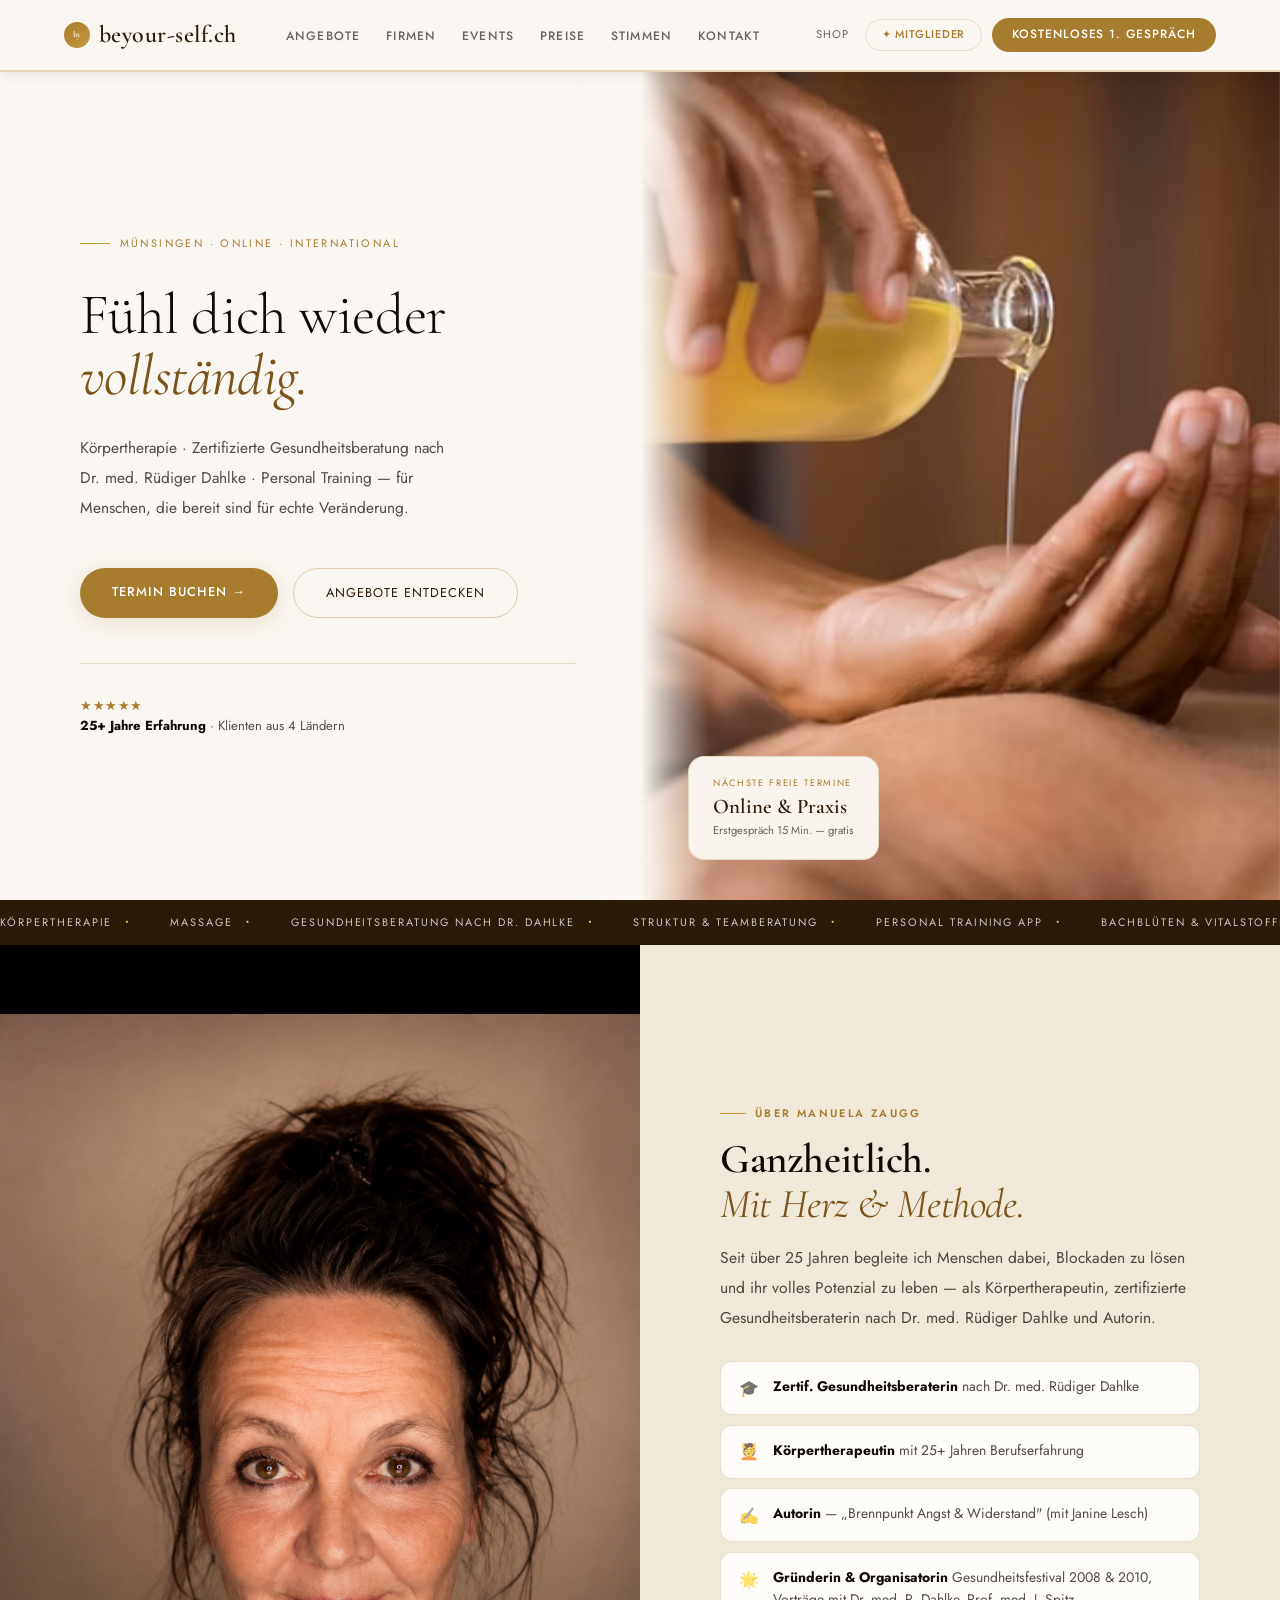
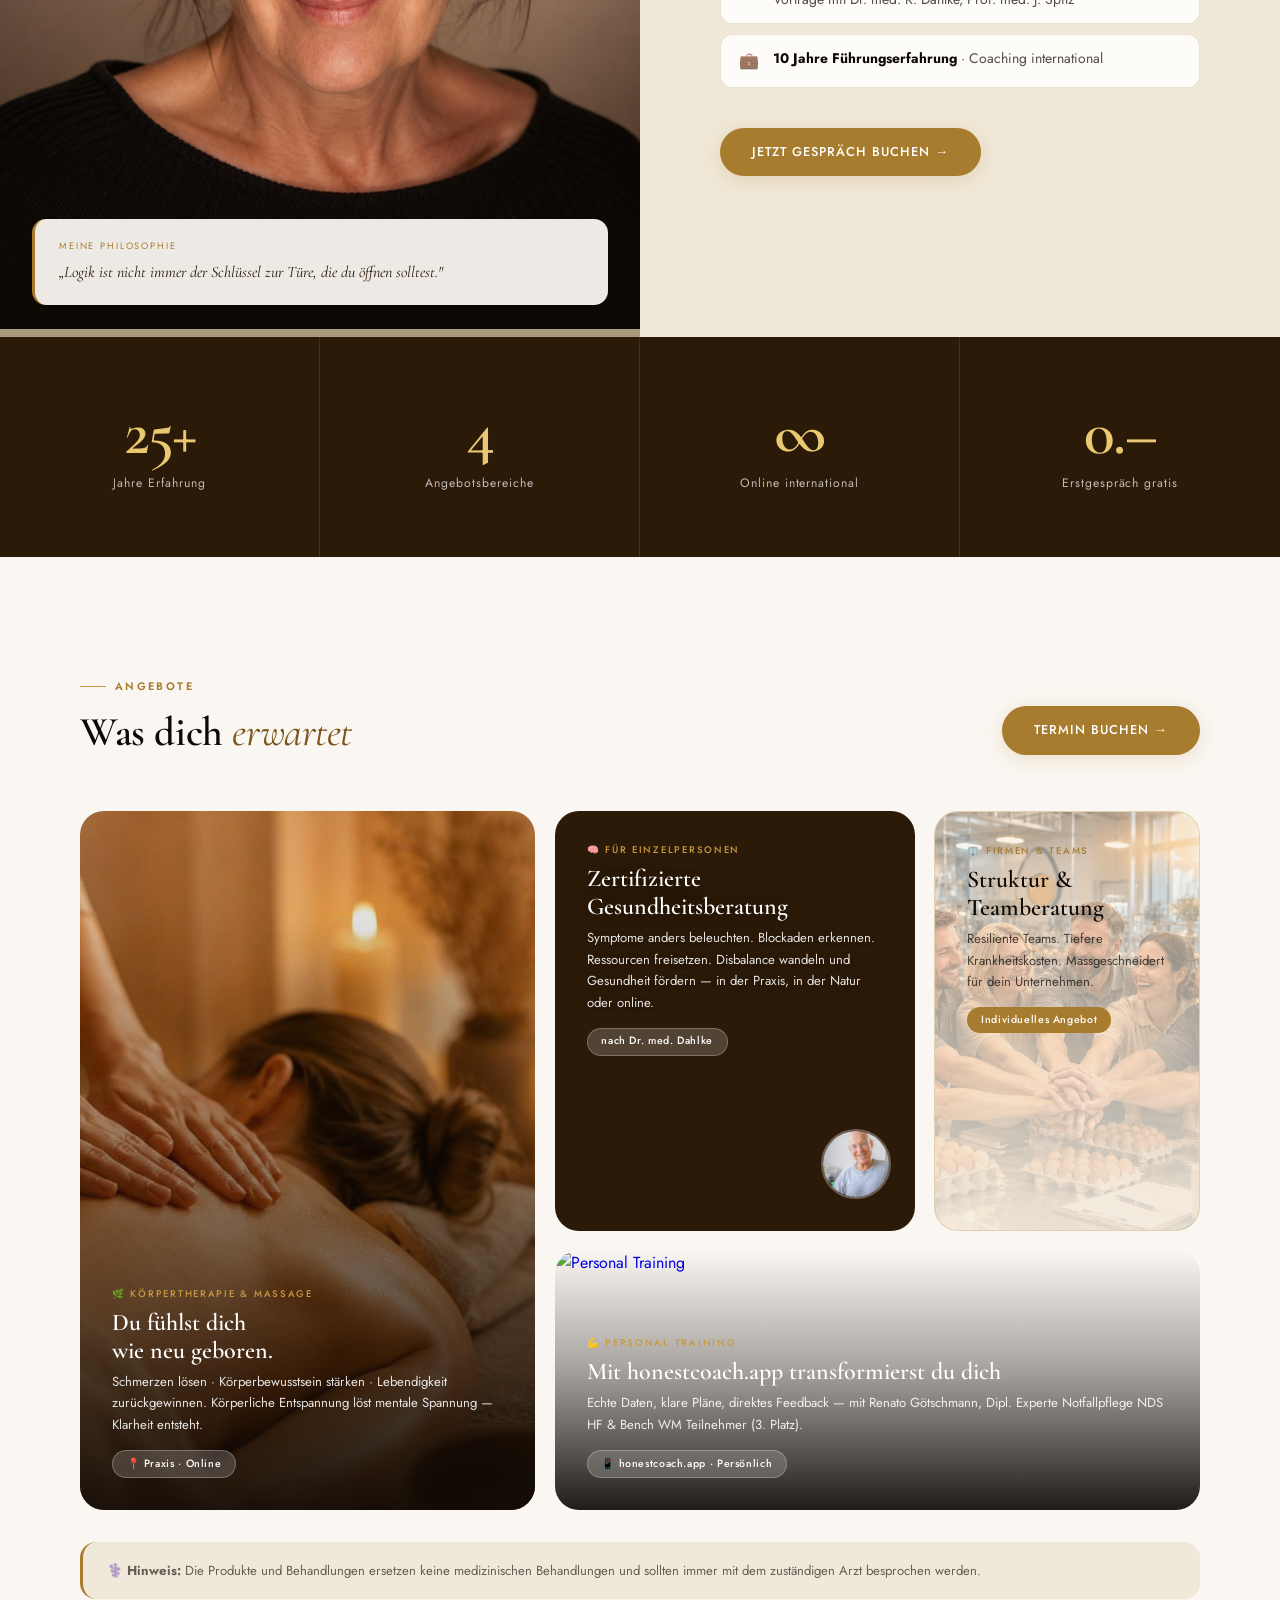
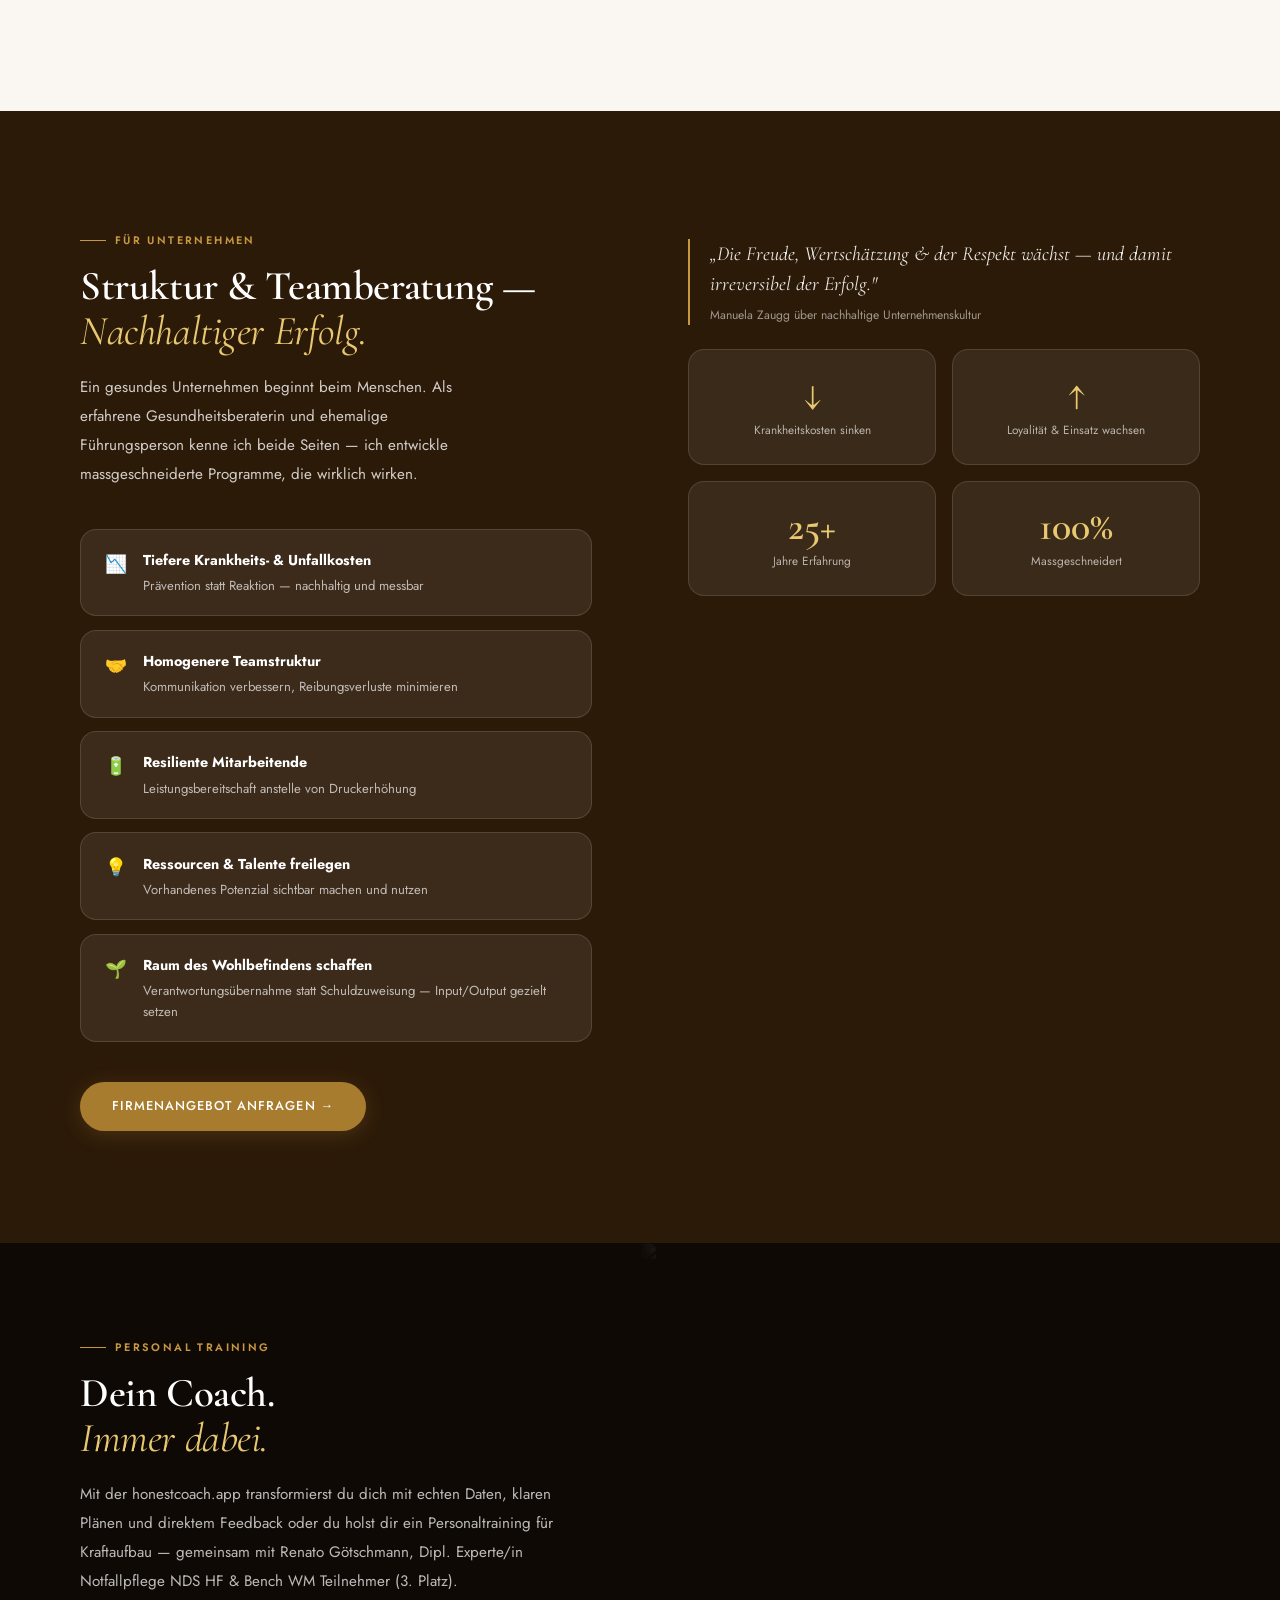
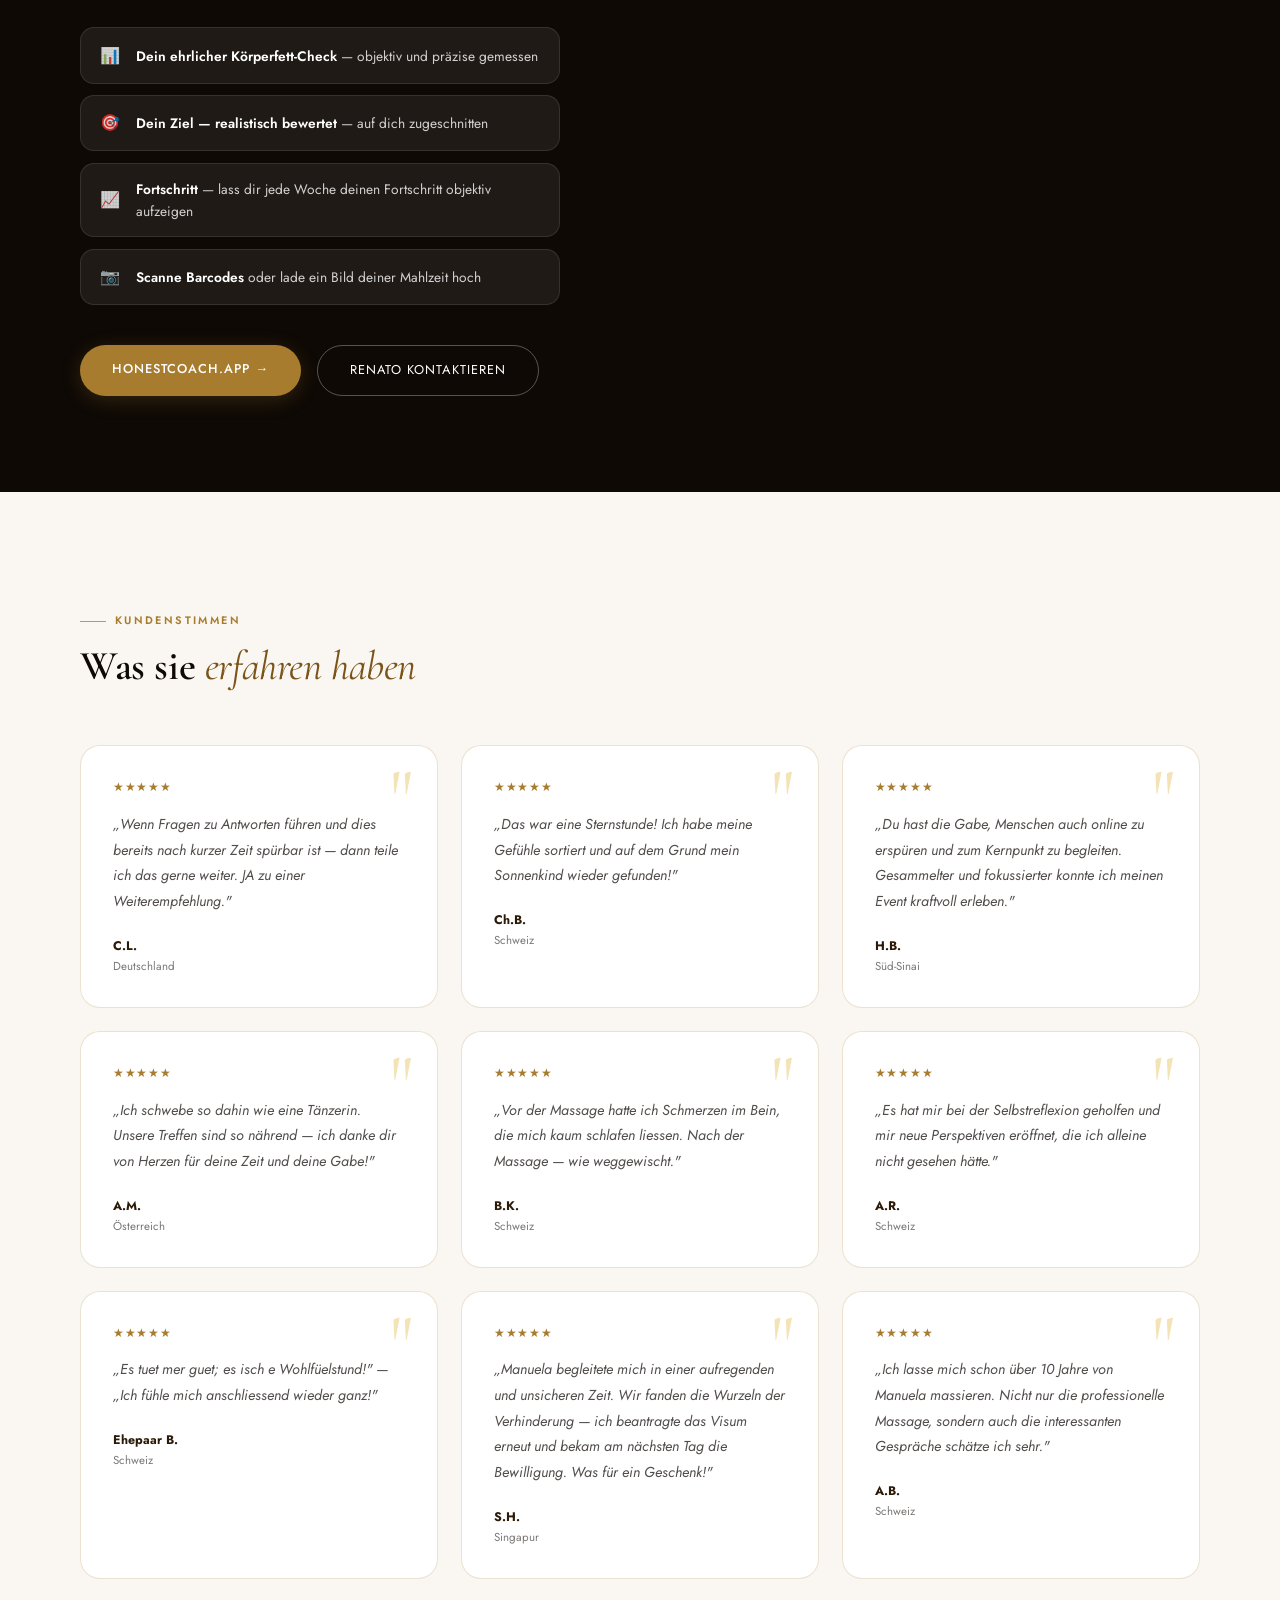
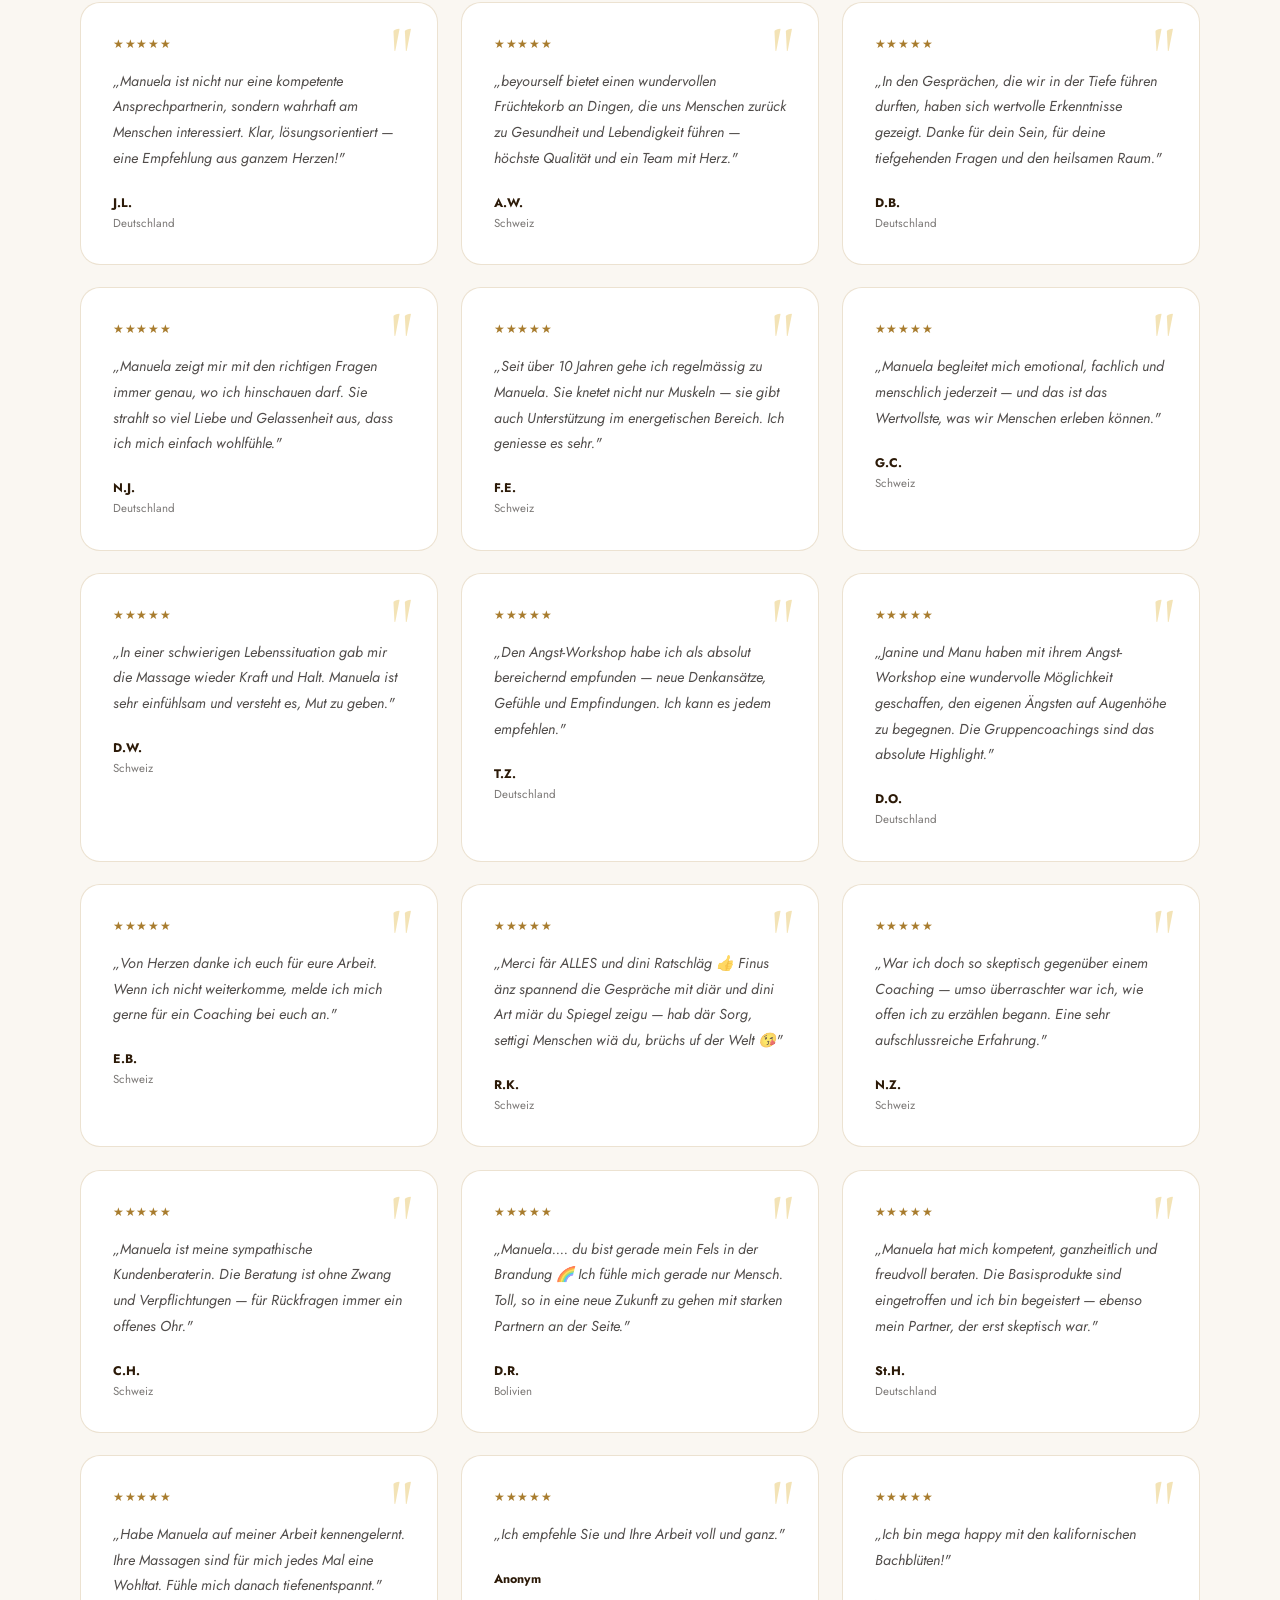
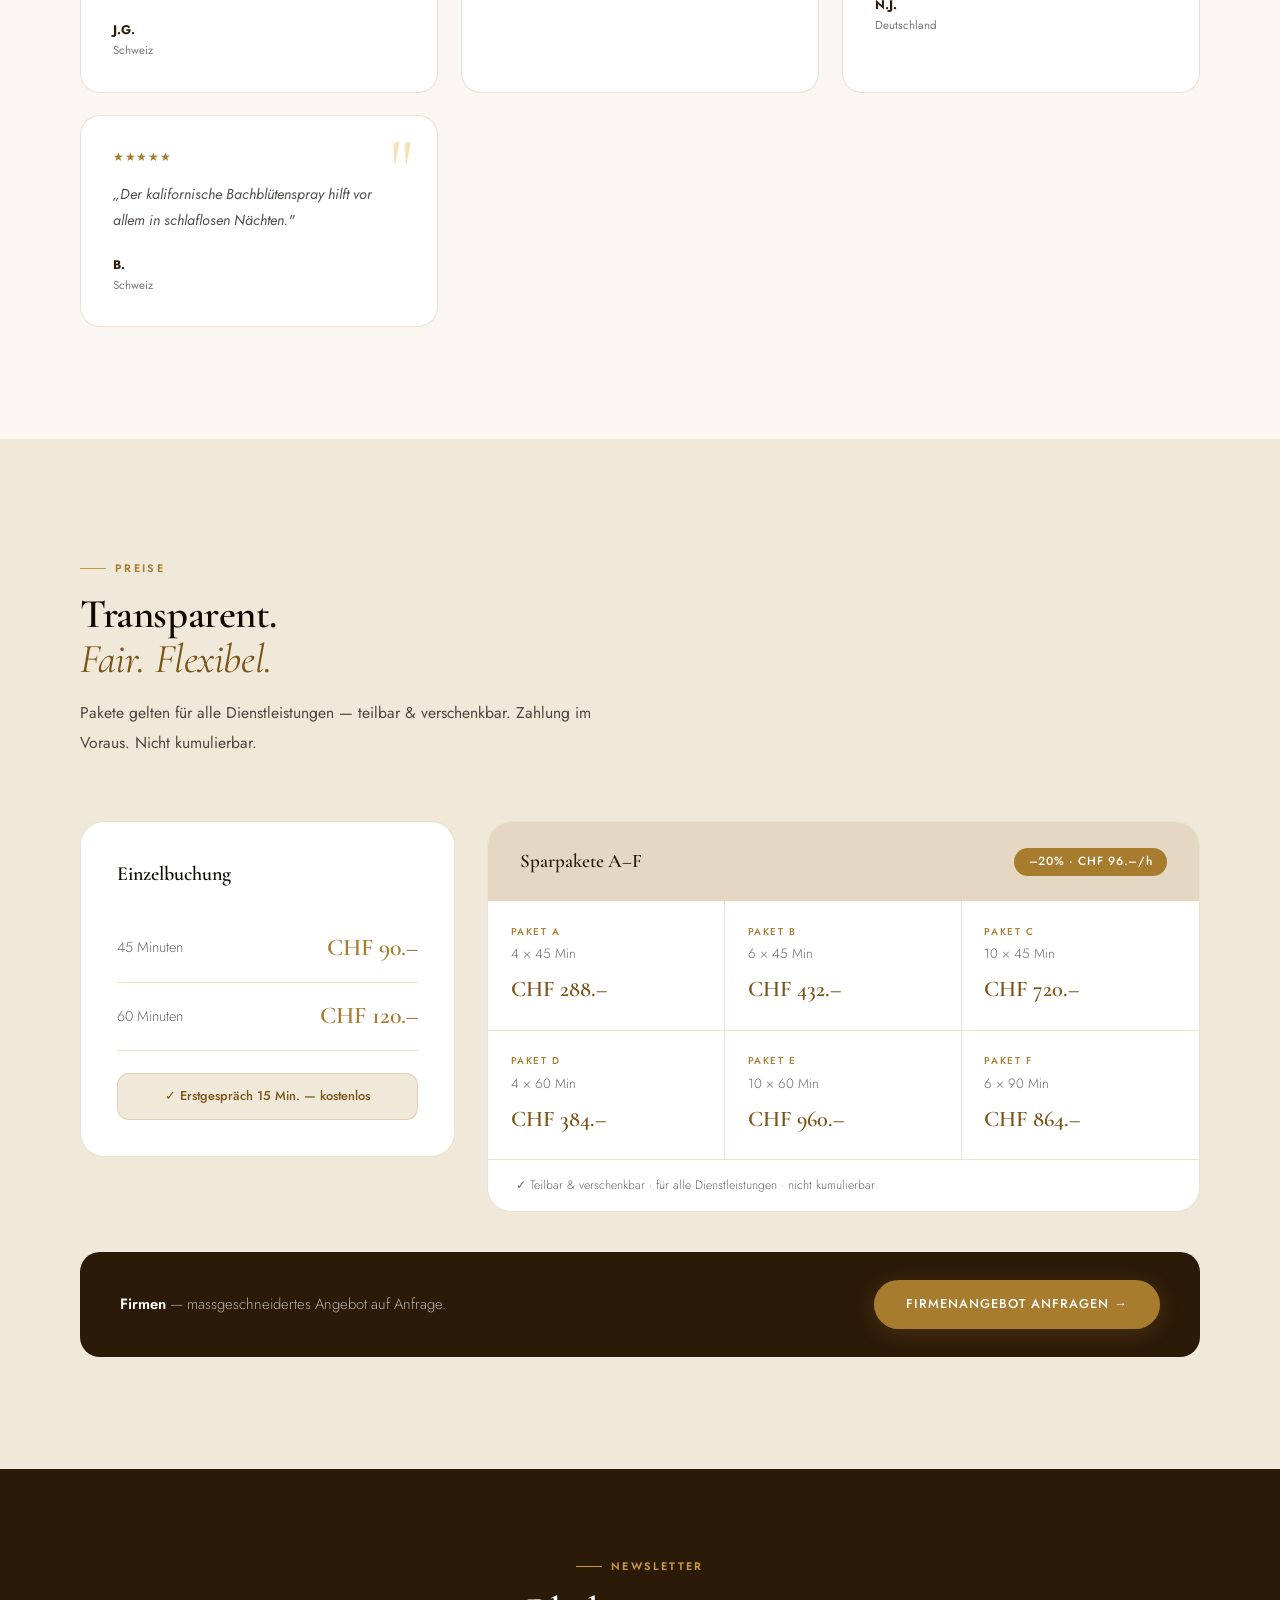
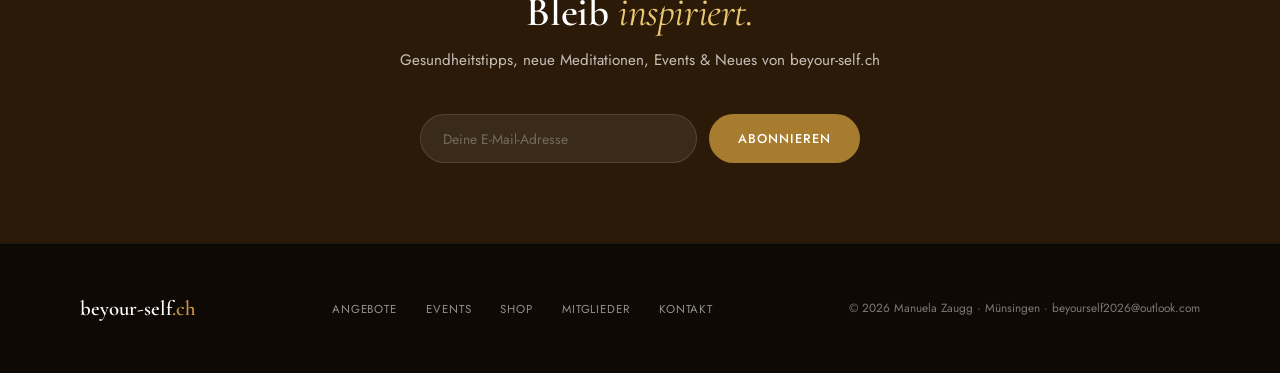
==== commit a242bd5b: "Add files via upload" ====
--- a/index.html
+++ b/index.html
@@ -38,8 +38,8 @@
 
 /* ABOUT */
 .about{background:var(--white);display:grid;grid-template-columns:1fr 1fr;min-height:640px}
-.about-photo{position:relative;overflow:hidden}
-.about-photo img{width:100%;height:100%;object-fit:cover;object-position:center top}
+.about-photo{position:relative;overflow:hidden;background:#c9b99a}
+.about-photo img{width:100%;height:100%;object-fit:contain;object-position:center top}
 .about-photo::after{content:'';position:absolute;inset:0;background:linear-gradient(to top,rgba(61,40,16,.22) 0%,transparent 55%)}
 .about-q{position:absolute;bottom:2rem;left:2rem;right:2rem;z-index:2;background:rgba(250,247,242,.95);backdrop-filter:blur(14px);border-radius:.875rem;padding:1.25rem 1.5rem;border-left:3px solid var(--gold)}
 .aq-lbl{font-size:.58rem;text-transform:uppercase;letter-spacing:.2em;color:var(--gold);font-weight:400;margin-bottom:.4rem}
@@ -180,8 +180,8 @@
   .hero-r::before{display:none}
   .hero-l::after{display:none}
   .about,.firmen-sec,.app-sec{grid-template-columns:1fr}
-  .about-photo{min-height:320px;position:relative}
-  .about-photo img{position:relative;width:100%;height:320px;object-fit:cover;object-position:top}
+  .about-photo{min-height:380px;position:relative;background:#c9b99a}
+  .about-photo img{position:relative;width:100%;height:auto;object-fit:contain;object-position:center top}
   .app-vis{min-height:280px;position:relative}
   .app-vis img{position:relative;width:100%;height:280px;object-fit:cover}
   .numbers{grid-template-columns:1fr 1fr}
@@ -201,6 +201,29 @@
   .app-cnt{padding:4rem 1.5rem}
 }
 
+@media(max-width:600px){
+  /* Hero: Bild kleiner, Text zuerst */
+  .hero{display:flex;flex-direction:column}
+  .hero-l{padding:2.5rem 1.25rem 2rem;order:1}
+  .hero-r{min-height:280px;order:2}
+  .hero-r video,.hero-r img{object-position:center 20%}
+  .hero-pill{left:1rem;right:1rem;bottom:1rem;padding:.9rem 1.1rem}
+
+  /* About-Foto kürzer */
+  .about-photo img{height:auto;object-fit:contain;object-position:center top}
+  .about-photo{min-height:unset}
+
+  /* Allgemeines Padding */
+  .sec,.page-hero{padding:4rem 1.25rem}
+  .about-cnt{padding:3rem 1.25rem}
+
+  /* Zahlen-Grid */
+  .numbers{grid-template-columns:1fr}
+
+  /* Preise */
+  .pgrid{grid-template-columns:1fr}
+}
+
 
 
 
@@ -257,7 +280,7 @@
     <h1>Fühl dich wieder<br><em>vollständig.</em></h1>
     <p class="hero-sub">Körpertherapie · Zertifizierte Gesundheitsberatung nach Dr. med. Rüdiger Dahlke · Personal Training — für Menschen, die bereit sind für echte Veränderung.</p>
     <div class="hero-btns">
-      <a href="kontakt.html" class="btn-gold">Kostenloses 1. Gespräch →</a>
+      <a href="https://cal.eu/manuela-zaugg-z5vjk1" target="_blank" class="btn-gold">Termin buchen →</a>
       <a href="#angebote" class="btn-line">Angebote entdecken</a>
     </div>
     <div class="hero-trust">
@@ -341,10 +364,10 @@
       <div class="eye">Angebote</div>
       <h2 class="h2">Was dich <em>erwartet</em></h2>
     </div>
-    <a href="kontakt.html" class="btn-gold">Termin buchen →</a>
+    <a href="https://cal.eu/manuela-zaugg-z5vjk1" target="_blank" class="btn-gold">Termin buchen →</a>
   </div>
   <div class="svc-grid">
-    <a href="kontakt.html" class="sc p1" style="text-decoration:none;display:block">
+    <a href="https://cal.eu/manuela-zaugg-z5vjk1" target="_blank" class="sc p1" style="text-decoration:none;display:block">
       <img class="sc-img" src="massage_kachel.jpg" alt="Körpertherapie & Massage">
       <div class="sc-ov"></div>
       <div class="sc-body">
@@ -354,7 +377,7 @@
         <span class="sc-chip">📍 Praxis · Online</span>
       </div>
     </a>
-    <a href="kontakt.html" class="sc p2 sol-brown" style="text-decoration:none;display:block">
+    <a href="https://cal.eu/manuela-zaugg-z5vjk1" target="_blank" class="sc p2 sol-brown" style="text-decoration:none;display:block">
       <div class="sc-body t">
         <div class="sc-tag">🧠 Für Einzelpersonen</div>
         <h3 style="text-shadow:0 2px 12px rgba(0,0,0,0.5)">Zertifizierte Gesundheitsberatung</h3>
@@ -365,7 +388,7 @@
         <img src="joerg_spitz.jpg" alt="Prof. Dr. med. Jörg Spitz" style="width:70px;height:70px;border-radius:50%;object-fit:cover;border:2px solid rgba(255,255,255,0.3)">
       </div>
     </a>
-    <a href="kontakt.html" class="sc p3 sol-warm" style="text-decoration:none;display:block">
+    <a href="https://cal.eu/manuela-zaugg-z5vjk1" target="_blank" class="sc p3 sol-warm" style="text-decoration:none;display:block">
       <img class="sc-img" src="team.jpg" alt="Team" style="position:absolute;inset:0;width:100%;height:100%;object-fit:cover;opacity:0.65">
       <div class="sc-ov" style="background:linear-gradient(to top,rgba(243,237,227,.85) 0%,rgba(243,237,227,.2) 100%)"></div>
       <div class="sc-body t">
@@ -427,14 +450,14 @@
     <h2 class="h2 w">Dein Coach.<br><em>Immer dabei.</em></h2>
     <p class="app-desc">Mit der honestcoach.app transformierst du dich mit echten Daten, klaren Plänen und direktem Feedback oder du holst dir ein Personaltraining für Kraftaufbau — gemeinsam mit Renato Götschmann, Dipl. Experte/in Notfallpflege NDS HF & Bench WM Teilnehmer (3. Platz).</p>
     <div class="app-feats">
-      <div class="af"><span class="ai">📊</span><div><strong>Kalorienanalyse</strong> — Foto hochladen, Makros sofort erhalten</div></div>
-      <div class="af"><span class="ai">🎯</span><div><strong>Individueller Ernährungs- & Fitnessplan</strong> — auf dich zugeschnitten</div></div>
-      <div class="af"><span class="ai">💬</span><div><strong>24/7 Coach-Chat</strong> — ehrliche Antworten, keine Ausreden</div></div>
-      <div class="af"><span class="ai">📈</span><div><strong>Wöchentliche Check-ins</strong> — Fortschritt sichtbar machen</div></div>
+      <div class="af"><span class="ai">📊</span><div><strong>Dein ehrlicher Körperfett-Check</strong> — objektiv und präzise gemessen</div></div>
+      <div class="af"><span class="ai">🎯</span><div><strong>Dein Ziel — realistisch bewertet</strong> — auf dich zugeschnitten</div></div>
+      <div class="af"><span class="ai">📈</span><div><strong>Fortschritt</strong> — lass dir jede Woche deinen Fortschritt objektiv aufzeigen</div></div>
+      <div class="af"><span class="ai">📷</span><div><strong>Scanne Barcodes</strong> oder lade ein Bild deiner Mahlzeit hoch</div></div>
     </div>
     <div style="display:flex;gap:1rem;flex-wrap:wrap">
       <a href="https://honestcoach.app" target="_blank" class="btn-gold">honestcoach.app →</a>
-      <a href="mailto:renato.goetschi@hotmail.com" class="btn-line" style="color:#fff;border-color:rgba(255,255,255,.3)">Renato kontaktieren</a>
+      <a href="mailto:info@honestcoach.app" class="btn-line" style="color:#fff;border-color:rgba(255,255,255,.3)">Renato kontaktieren</a>
     </div>
   </div>
   <div class="app-vis">
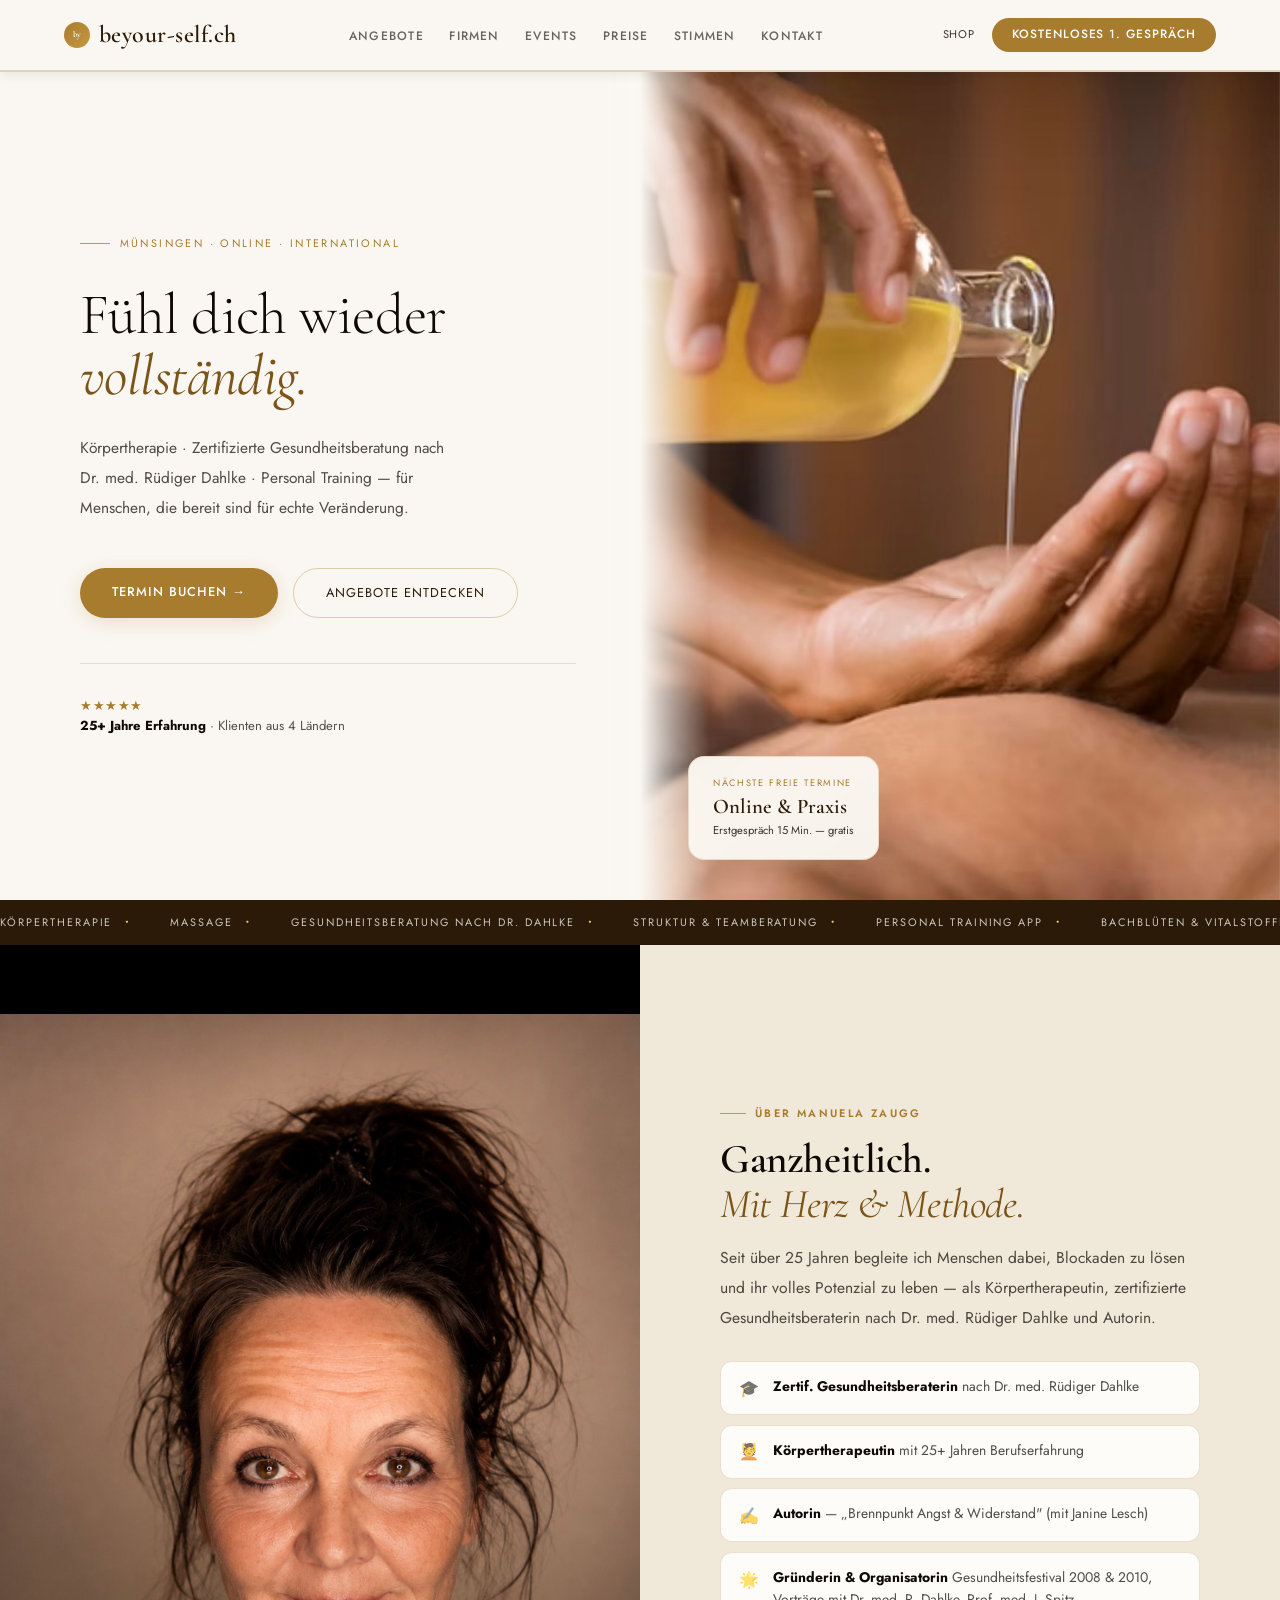
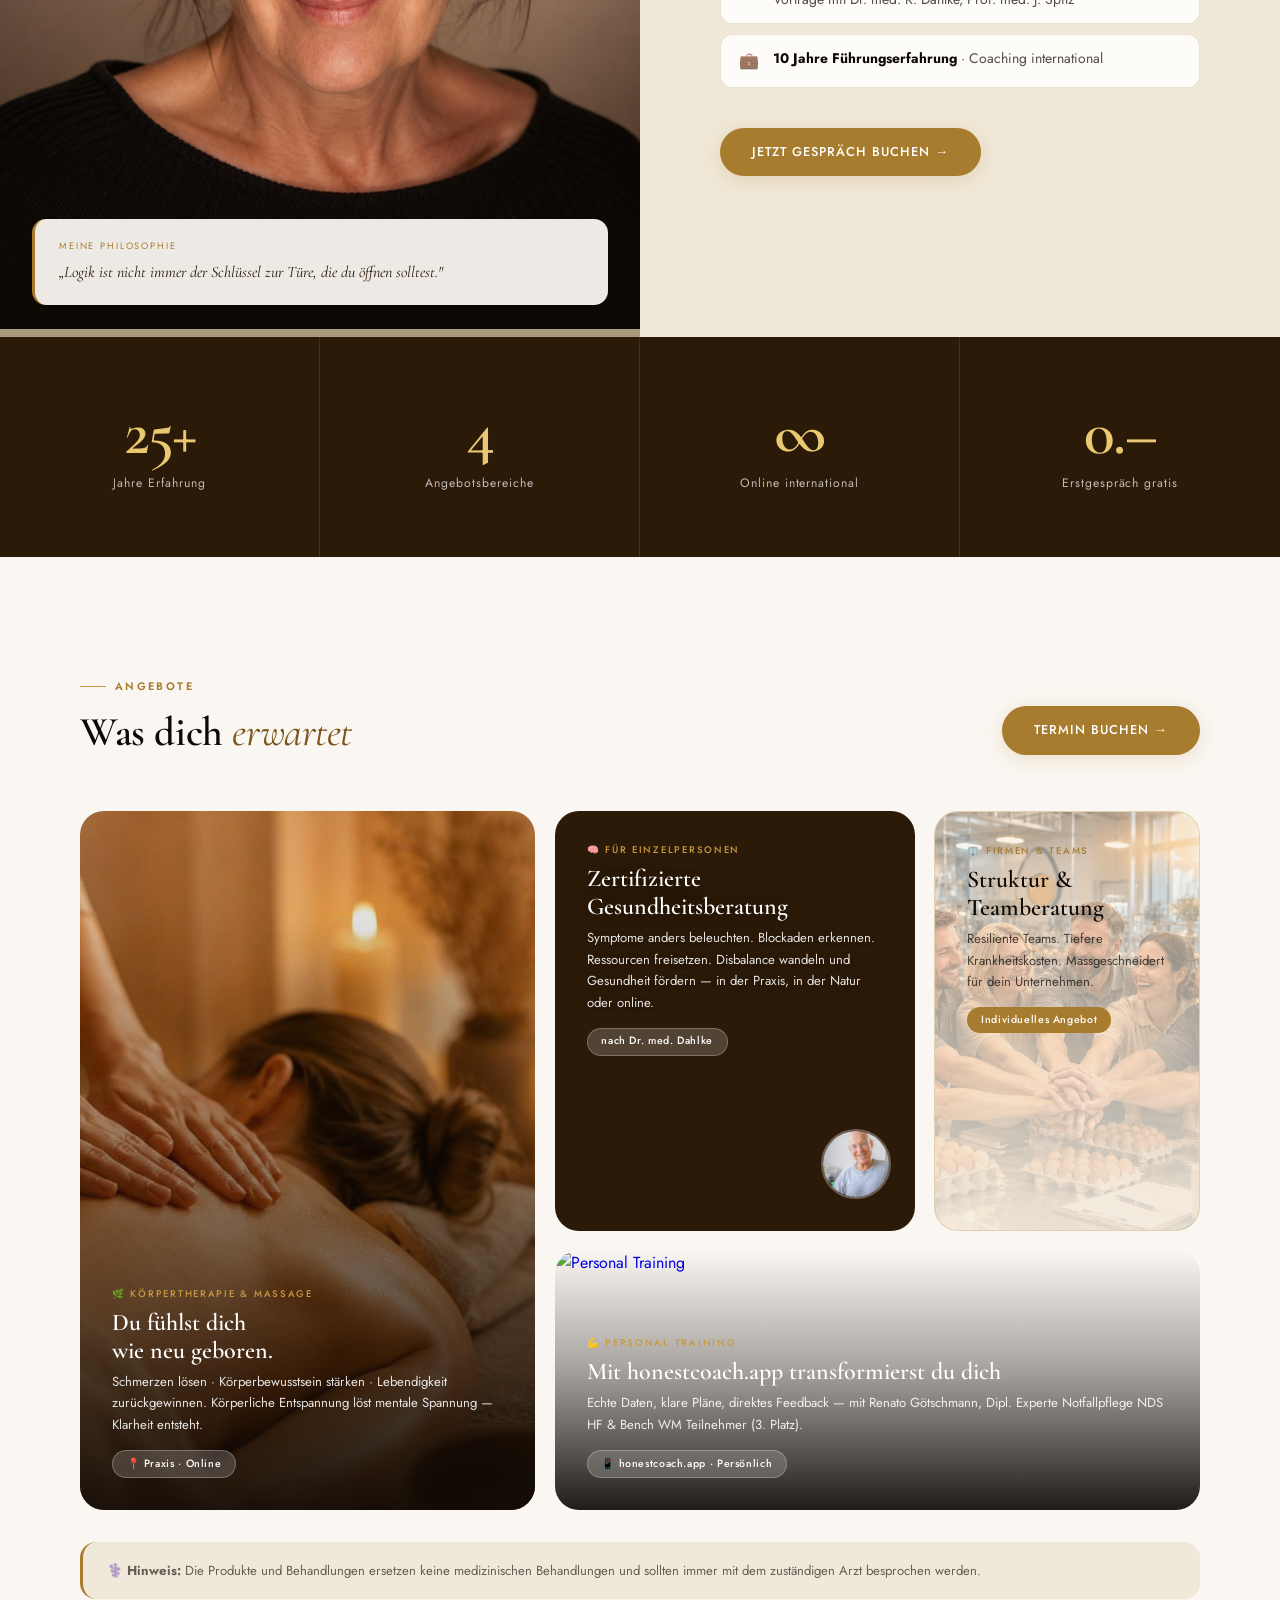
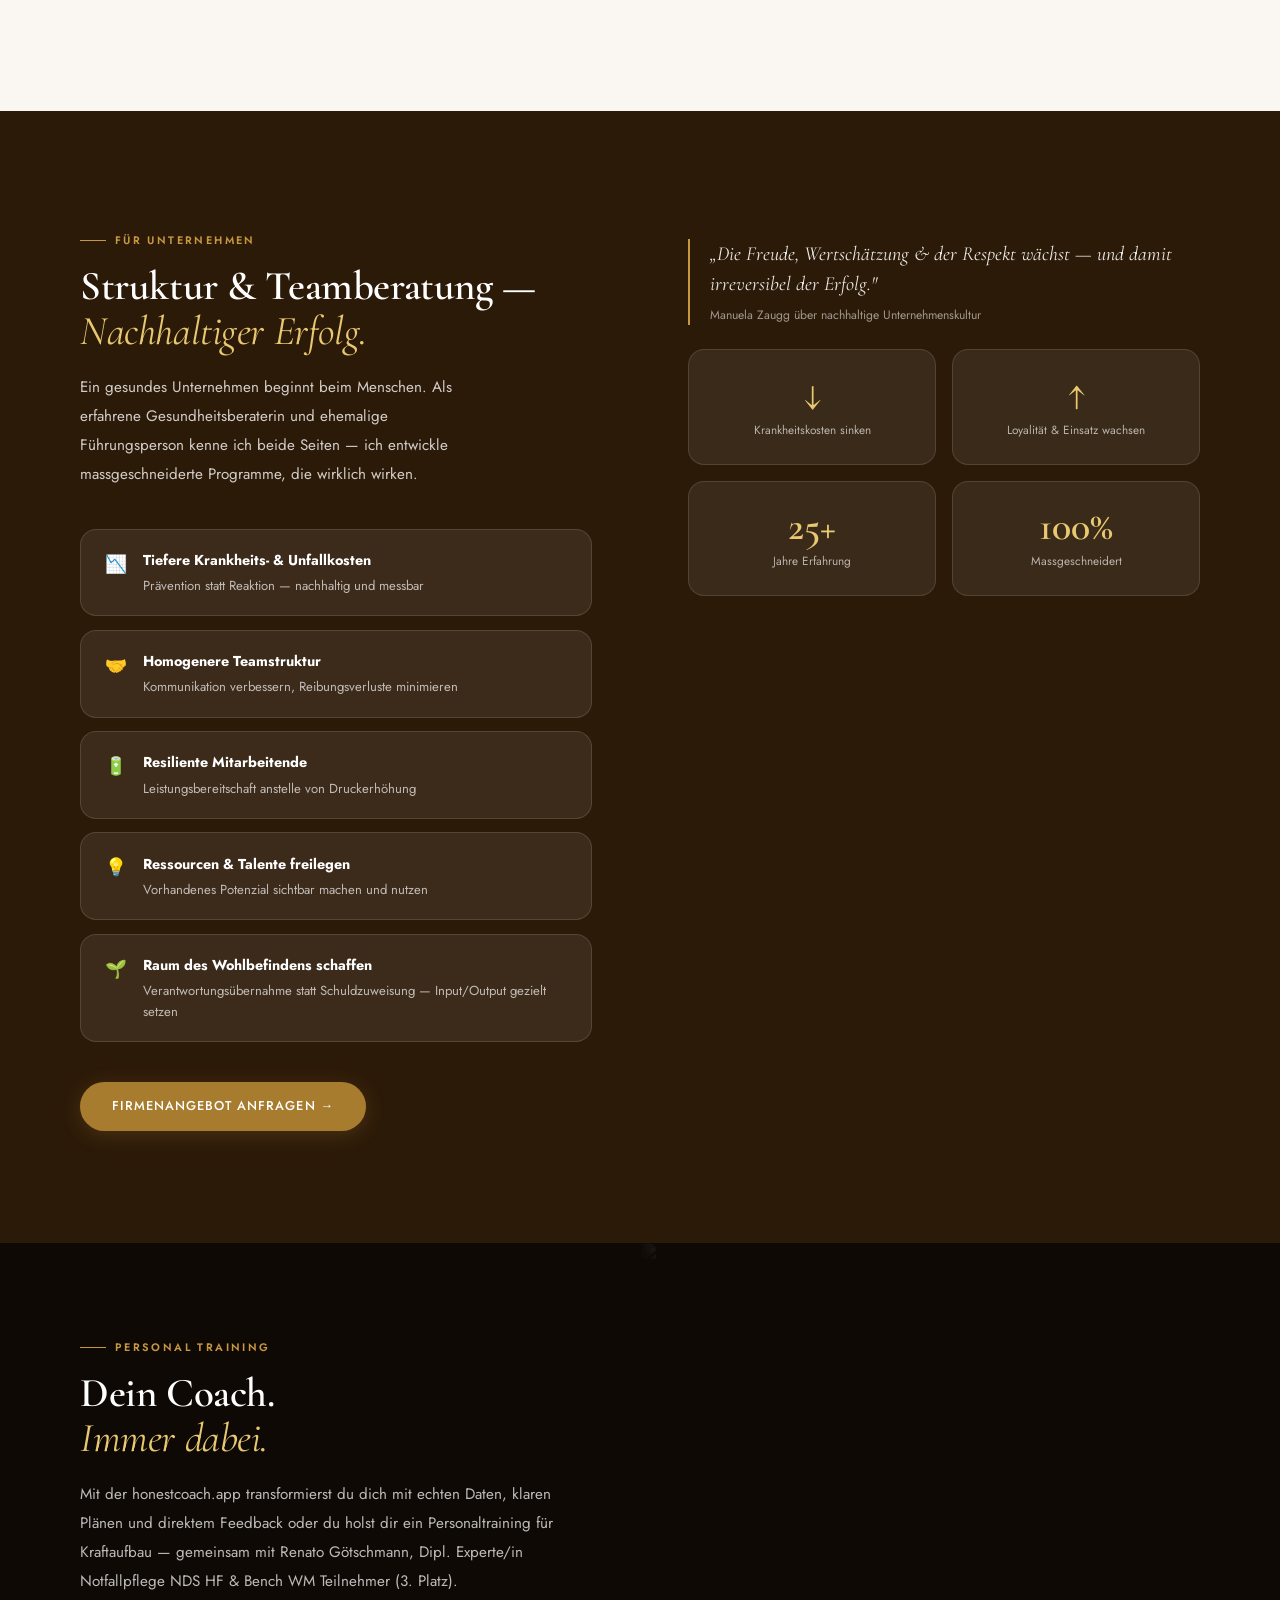
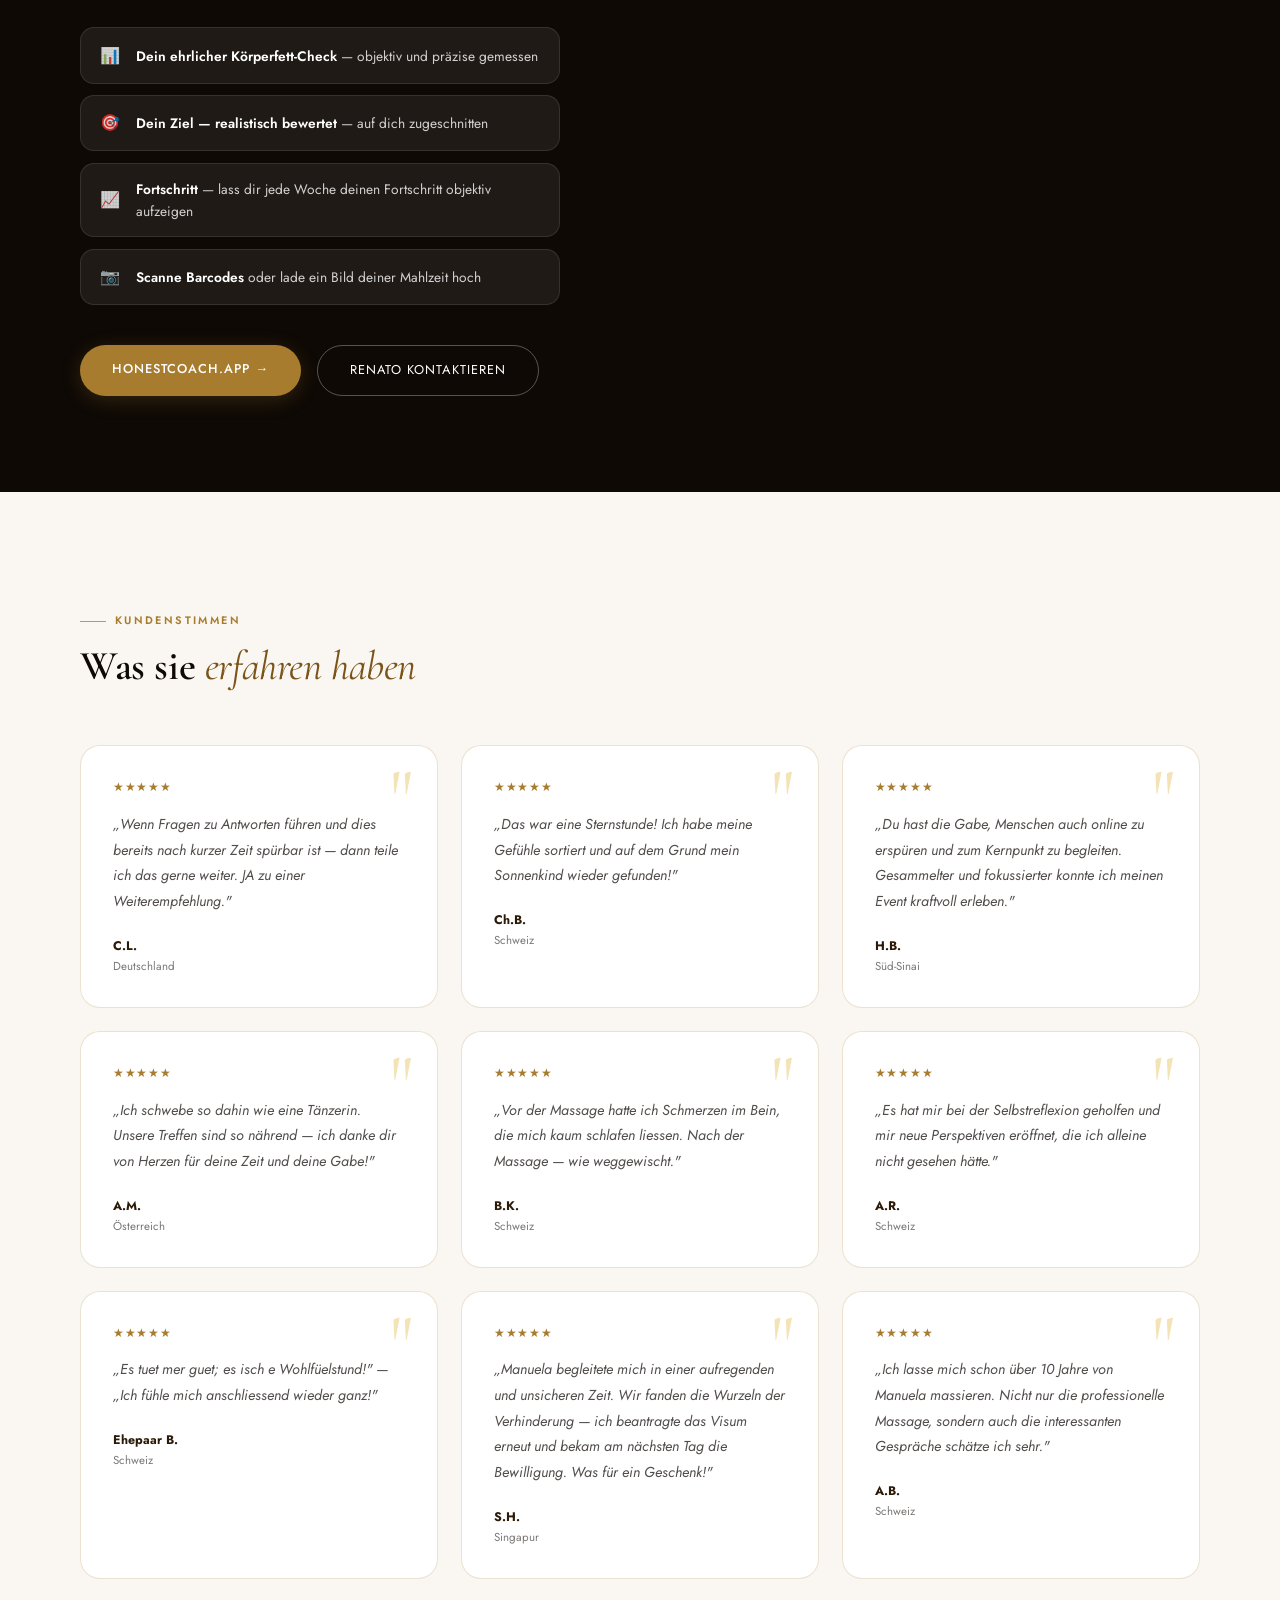
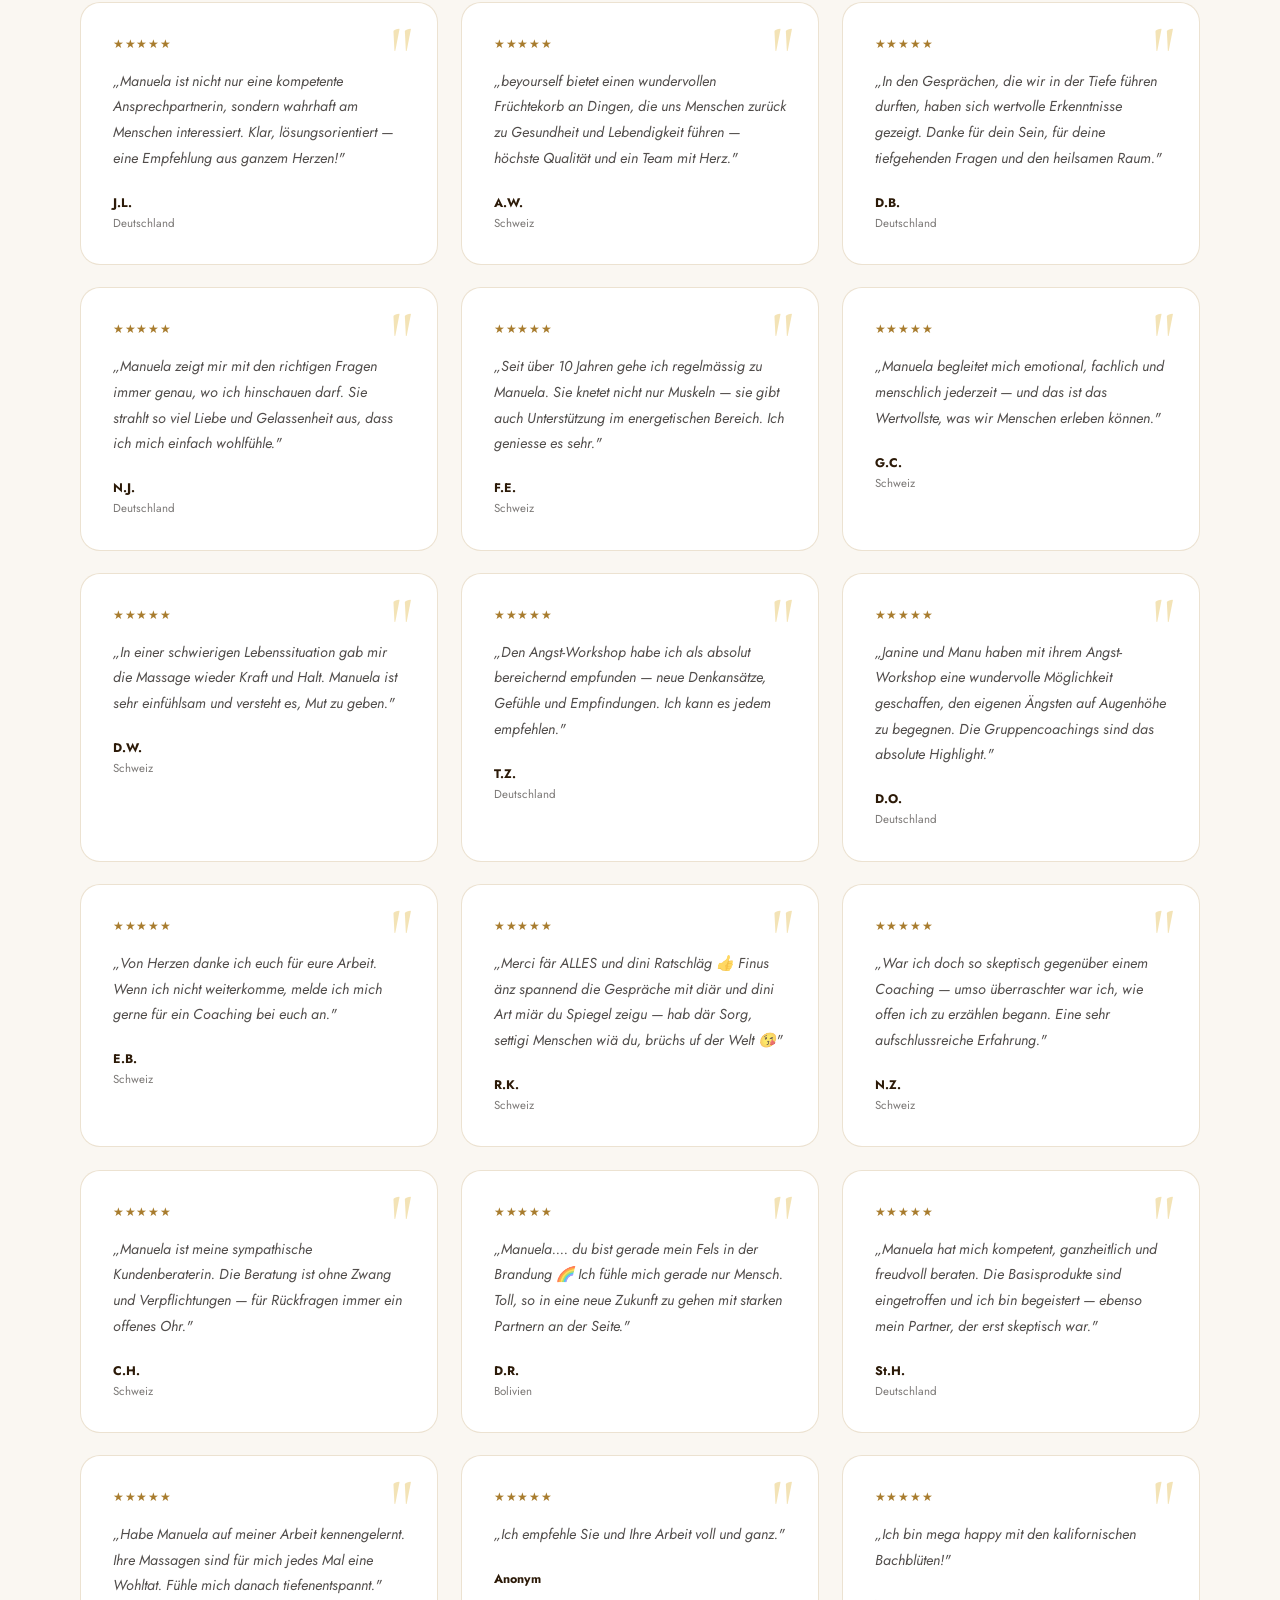
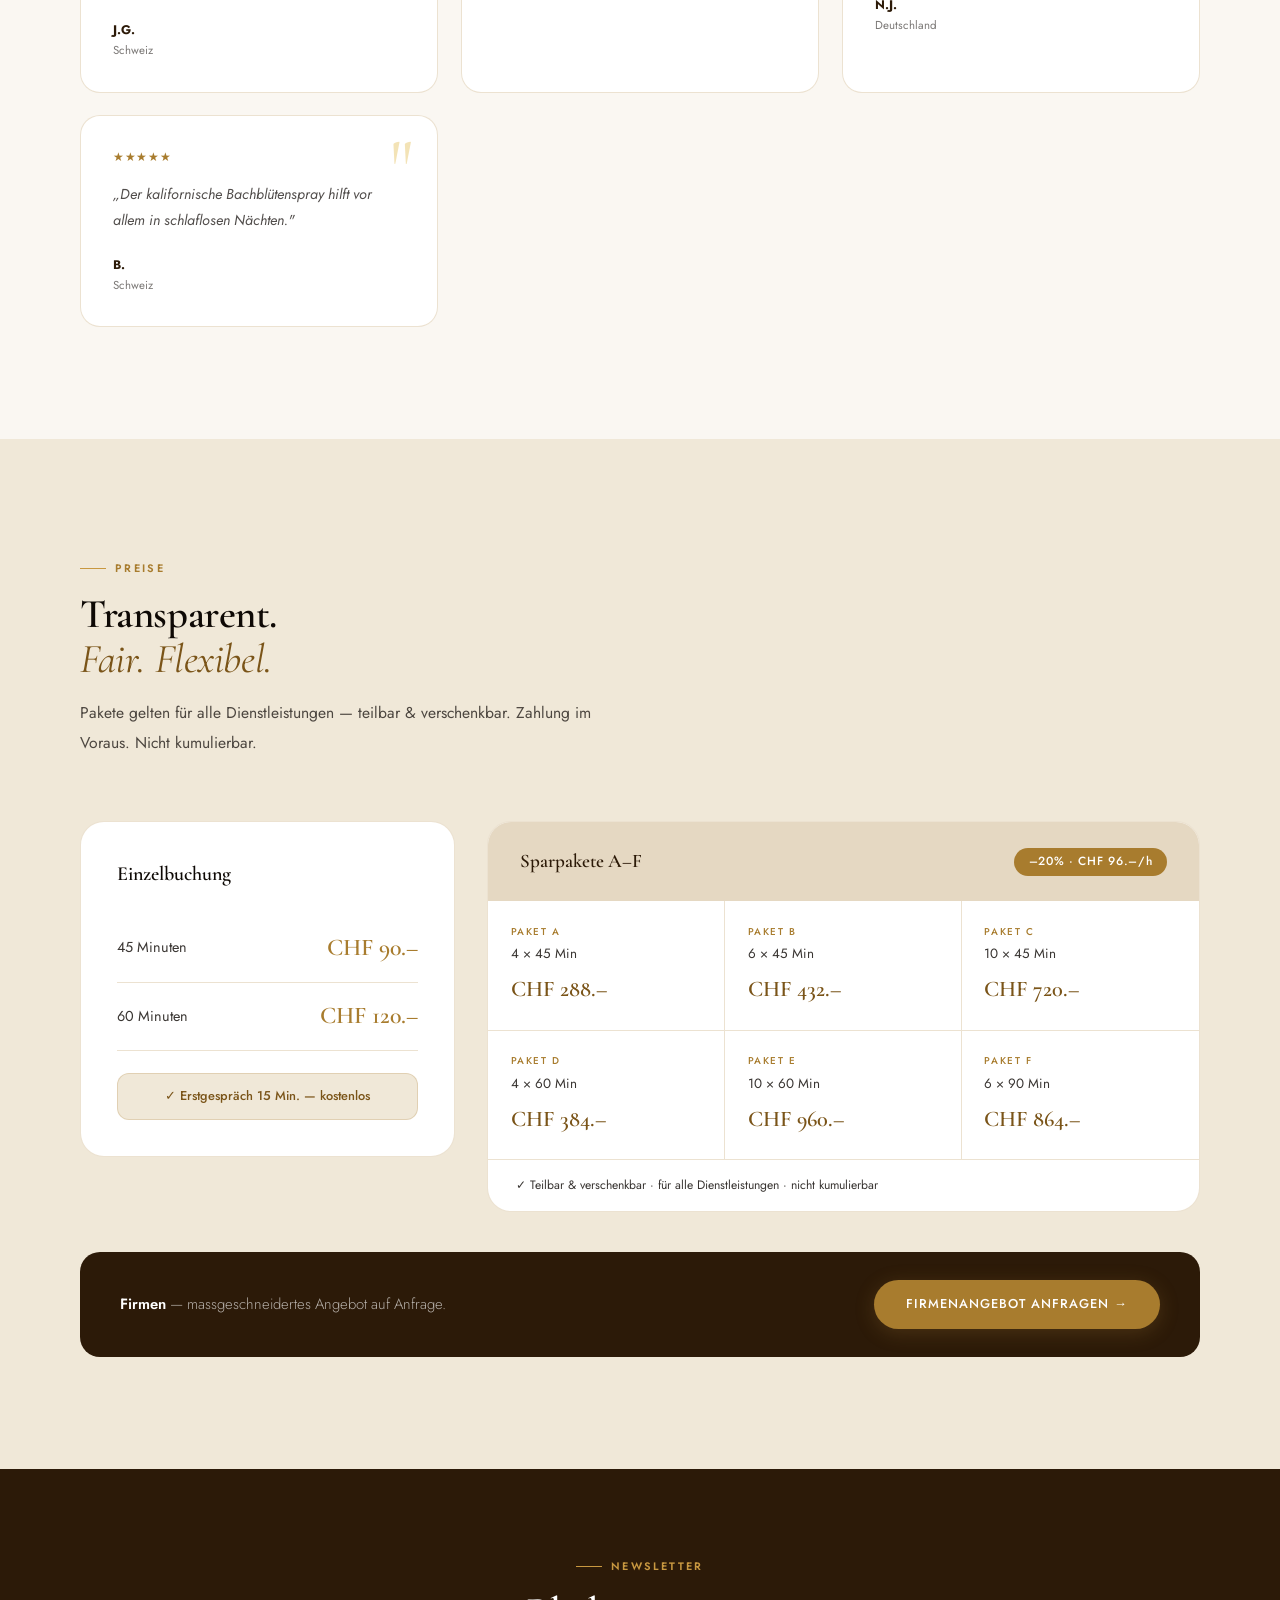
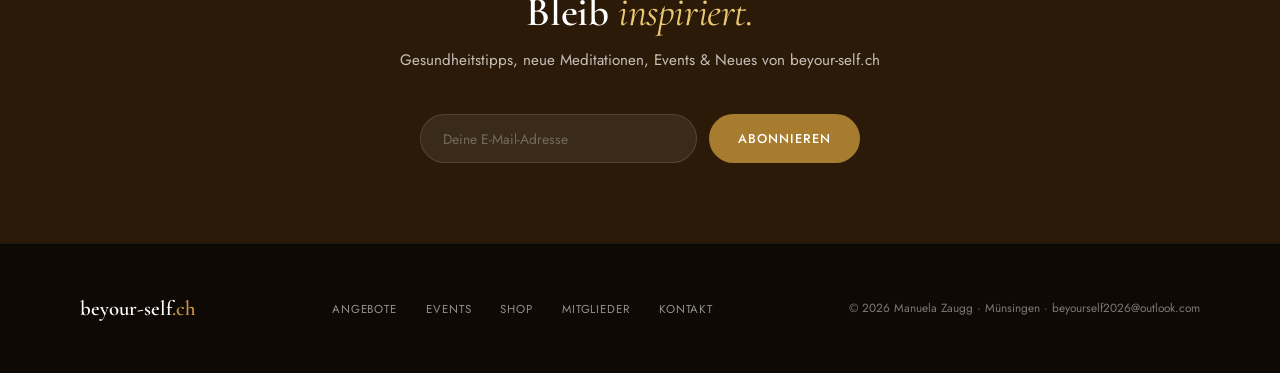
==== commit 63a0f260: "Add files via upload" ====
--- a/index.html
+++ b/index.html
@@ -138,7 +138,7 @@
 .prow{display:flex;justify-content:space-between;align-items:center;padding:.9rem 0;border-bottom:1px solid var(--bord)}
 .pcard.feat .prow{border-color:rgba(255,255,255,.09)}
 .prow:last-of-type{border:none}
-.prow .dur{font-size:.9rem;color:var(--muted);font-weight:300}
+.prow .dur{font-size:.9rem;color:var(--muted);font-weight:400}
 .pcard.feat .prow .dur{color:rgba(255,255,255,.55)}
 .prow .amt{font-family:'Cormorant Garamond',serif;font-size:1.5rem;font-weight:600;color:var(--gold)}
 .pcard.feat .prow .amt{color:var(--gold-l)}
@@ -154,9 +154,9 @@
 .pkg:nth-child(3n){border-right:none}
 .pkg:nth-last-child(-n+3){border-bottom:none}
 .pkg-l{font-size:.62rem;text-transform:uppercase;letter-spacing:.16em;color:var(--gold);font-weight:500;margin-bottom:.25rem}
-.pkg-d{font-size:.84rem;color:var(--muted);font-weight:300;margin-bottom:.4rem}
+.pkg-d{font-size:.84rem;color:var(--muted);font-weight:400;margin-bottom:.4rem}
 .pkg-p{font-family:'Cormorant Garamond',serif;font-size:1.4rem;font-weight:600;color:var(--gold-d)}
-.pkg-note{padding:1rem 1.75rem;font-size:.76rem;color:var(--muted);font-weight:300;border-top:1px solid var(--bord)}
+.pkg-note{padding:1rem 1.75rem;font-size:.76rem;color:var(--muted);font-weight:400;border-top:1px solid var(--bord)}
 .firms-cta{margin-top:2.5rem;background:var(--brown);border-radius:1.25rem;padding:1.75rem 2.5rem;display:flex;justify-content:space-between;align-items:center;flex-wrap:wrap;gap:1.5rem}
 .firms-cta p{font-size:.93rem;color:rgba(255,255,255,.65);font-weight:300}
 .firms-cta strong{color:#fff;font-weight:600}
@@ -259,16 +259,15 @@
 <nav id="nav">
   <a href="index.html" class="logo"><span class="logo-orb">by</span>beyour-self.ch</a>
   <ul class="nav-links">
-    <li><a href="#angebote">Angebote</a></li>
-    <li><a href="#firmen">Firmen</a></li>
+    <li><a href="index.html#angebote">Angebote</a></li>
+    <li><a href="index.html#firmen">Firmen</a></li>
     <li><a href="veranstaltungen.html">Events</a></li>
-    <li><a href="#preise">Preise</a></li>
-    <li><a href="#stimmen">Stimmen</a></li>
+    <li><a href="index.html#preise">Preise</a></li>
+    <li><a href="index.html#stimmen">Stimmen</a></li>
     <li><a href="kontakt.html">Kontakt</a></li>
   </ul>
   <div class="nav-r">
     <a href="shop.html" class="nav-shop">Shop</a>
-    <a href="member.html" class="nav-member">✦ Mitglieder</a>
     <a href="kontakt.html" class="nav-cta">Kostenloses 1. Gespräch</a>
   </div>
 </nav>
--- a/style.css
+++ b/style.css
@@ -3,7 +3,7 @@
 :root{
   --cream:#FAF7F2; --warm:#F0E8D8; --linen:#E5D8C2;
   --gold:#A87C2E; --gold-l:#C89840; --gold-xl:#E8C870; --gold-d:#7A5418;
-  --ink:#0E0905; --brown:#2C1A08; --muted:rgba(14,9,5,0.62);
+  --ink:#0E0905; --brown:#2C1A08; --muted:rgba(14,9,5,0.82);
   --white:#FFFFFF; --bord:rgba(168,124,46,0.22);
   --shadow:0 20px 60px rgba(14,9,5,0.14);
 }
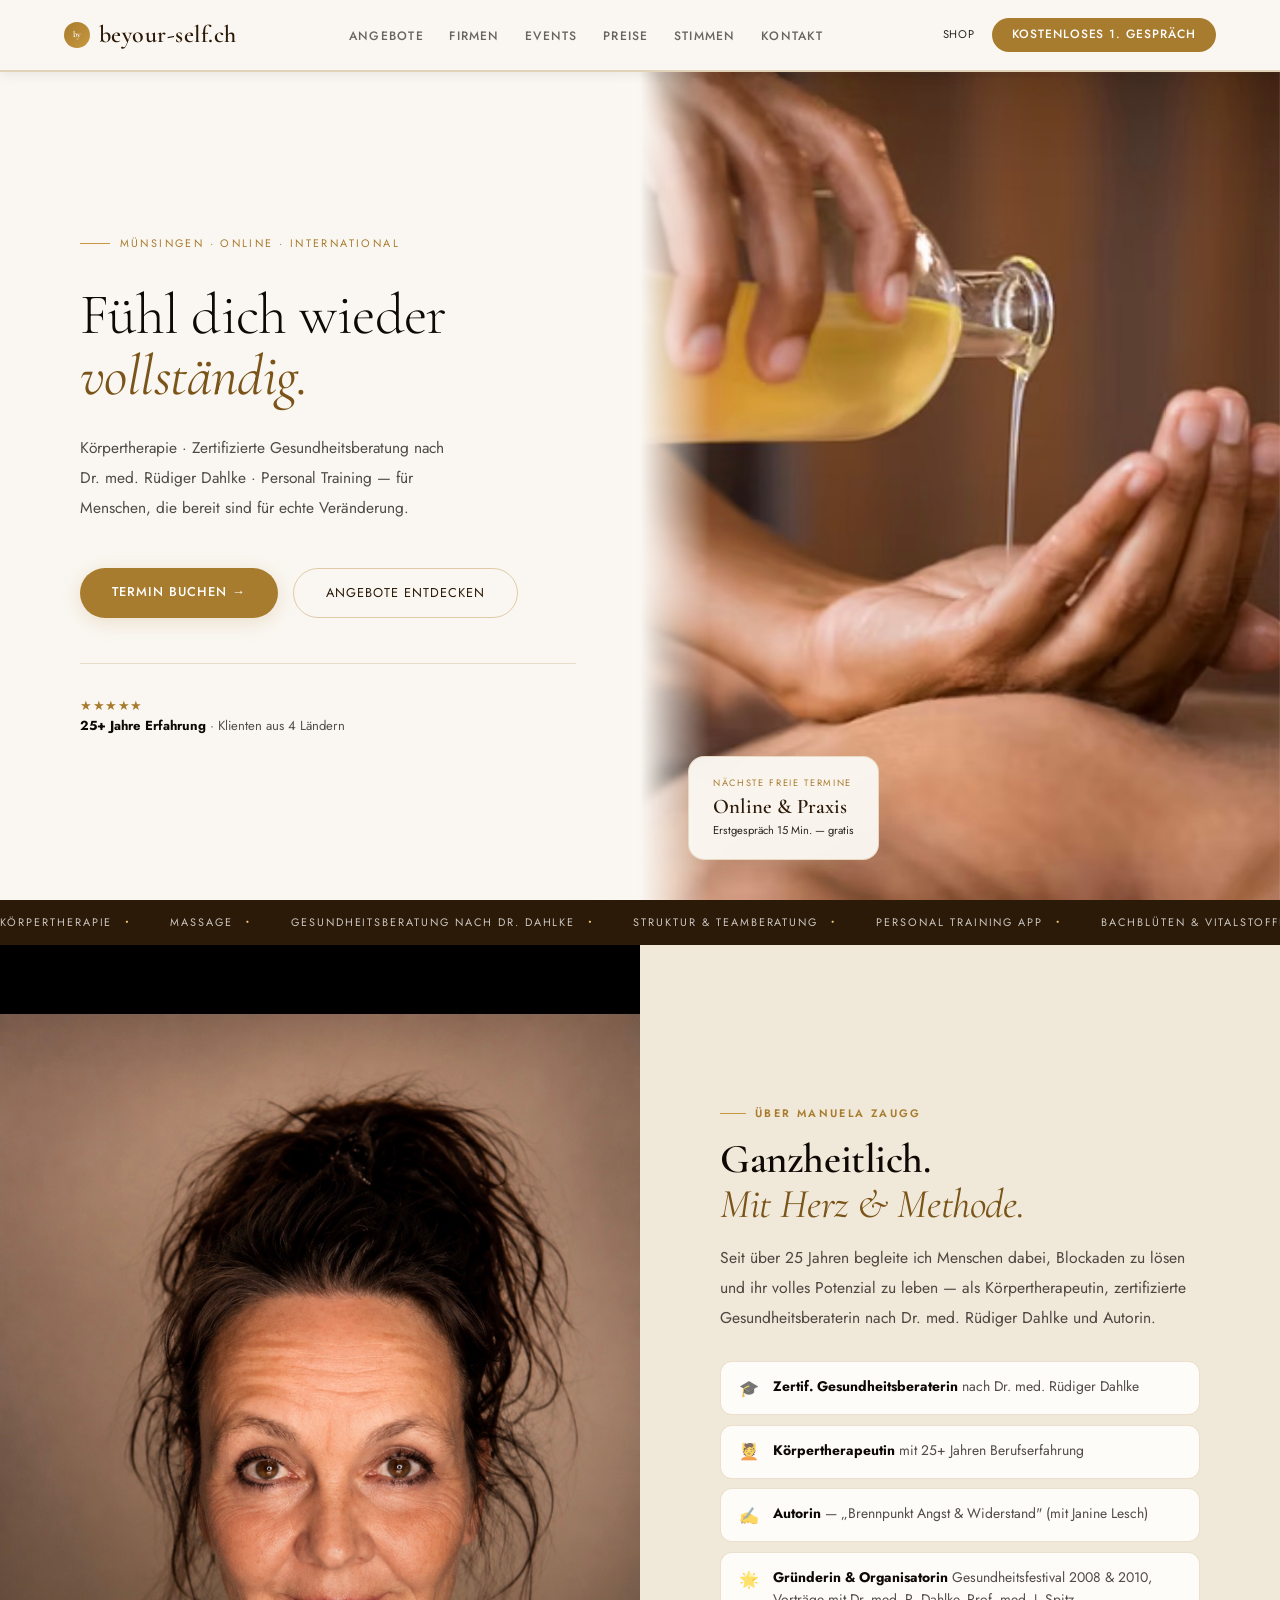
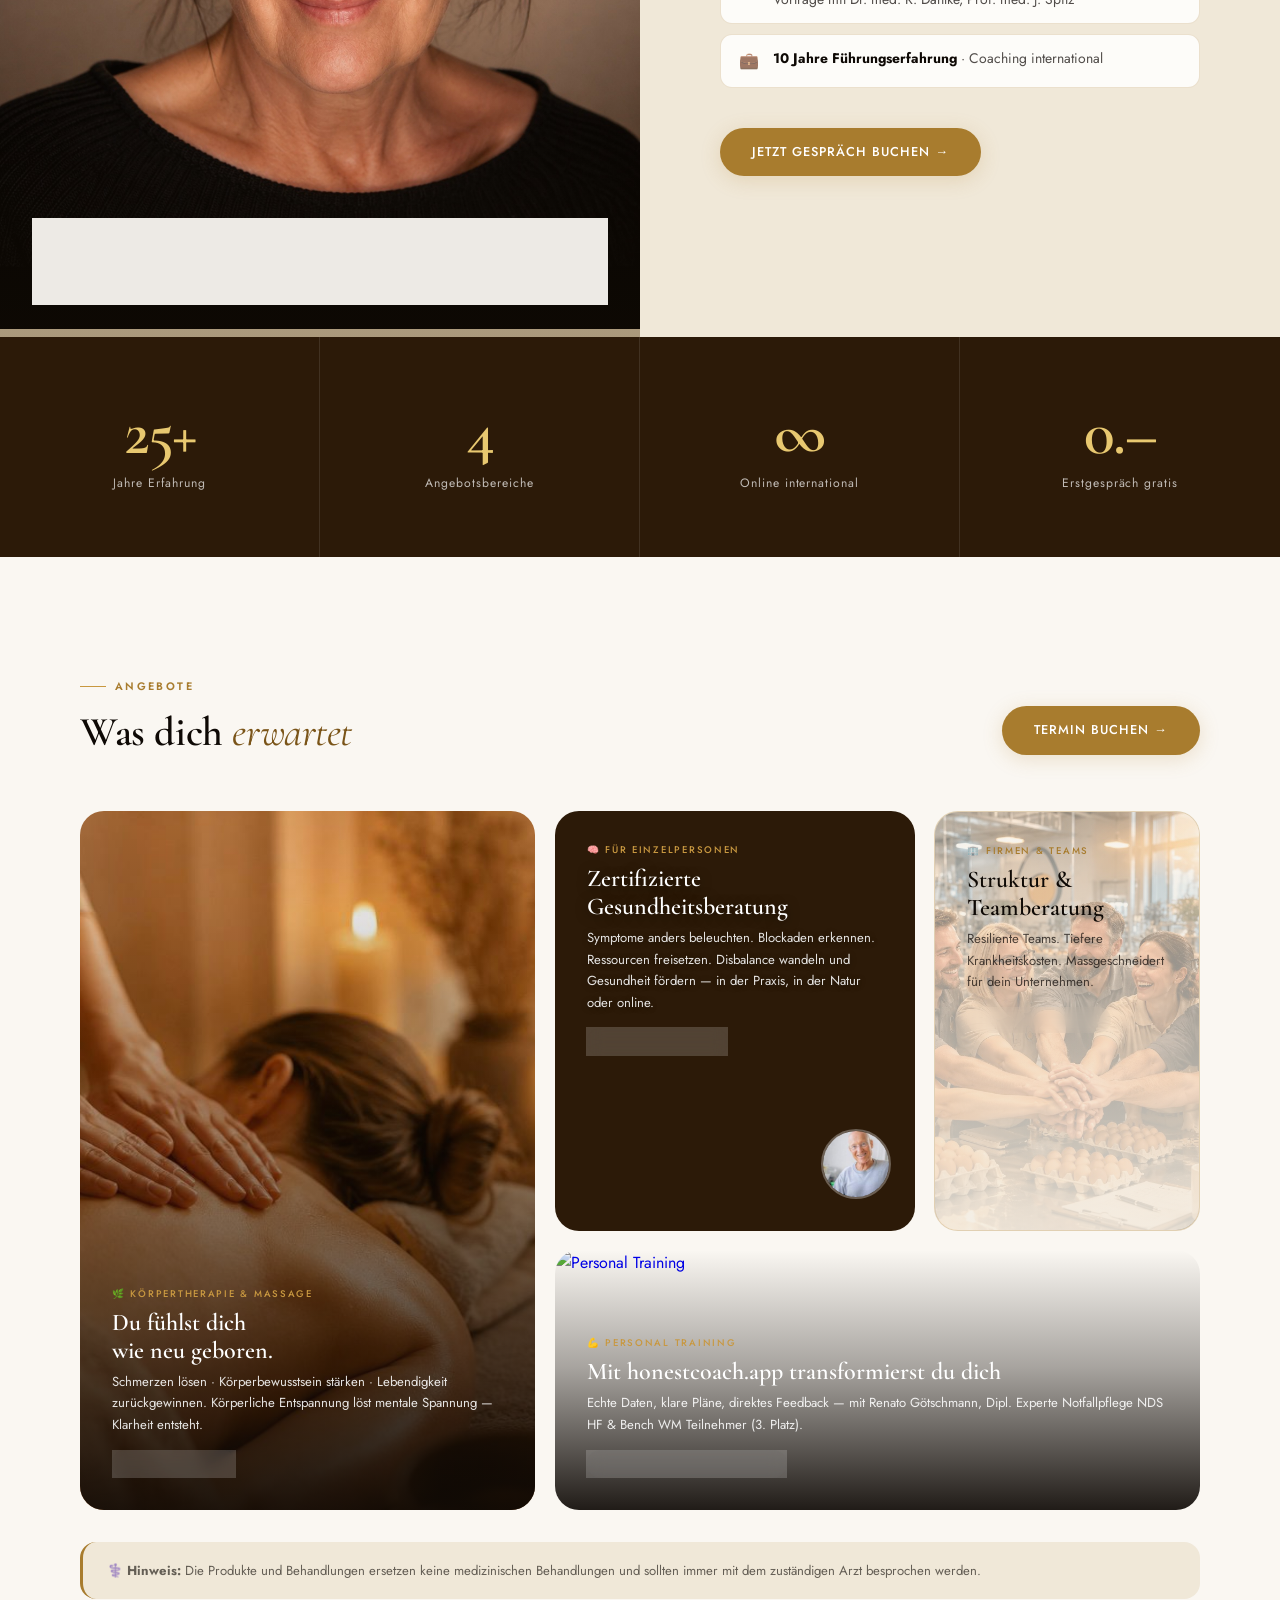
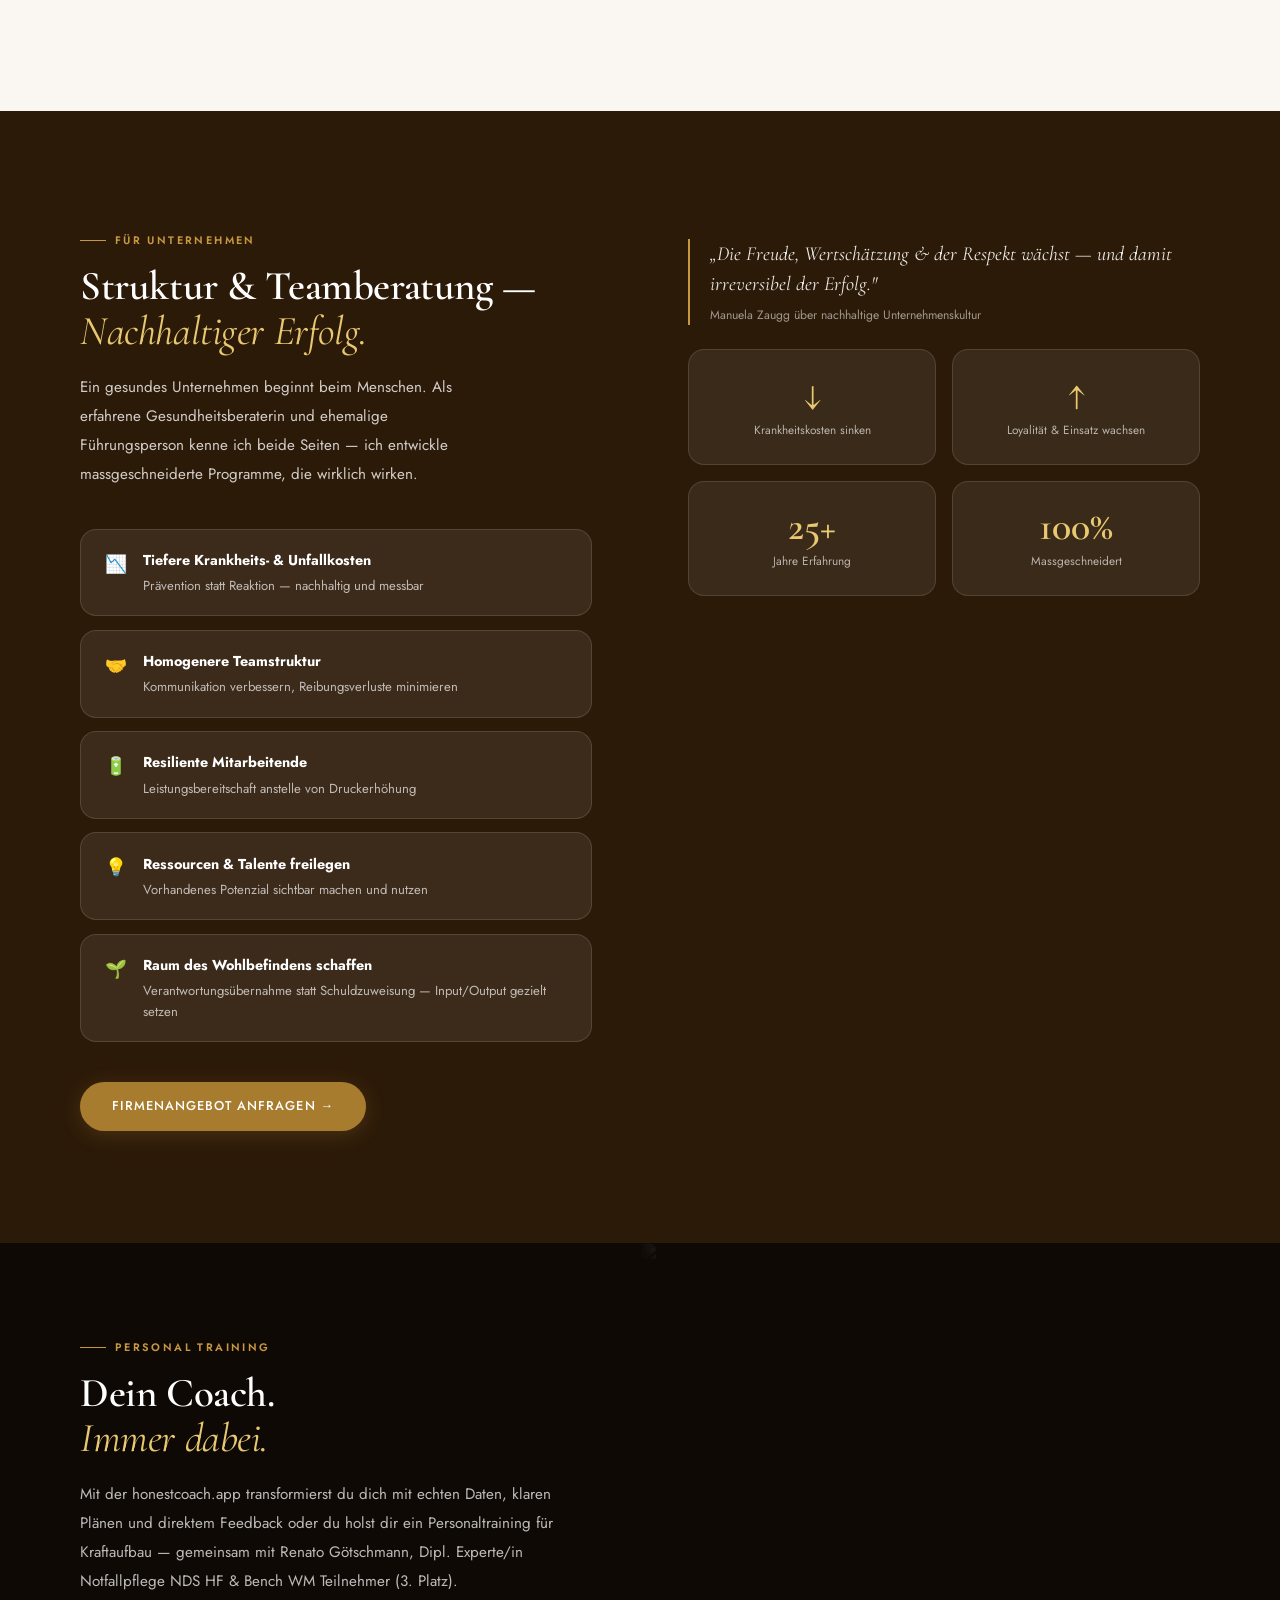
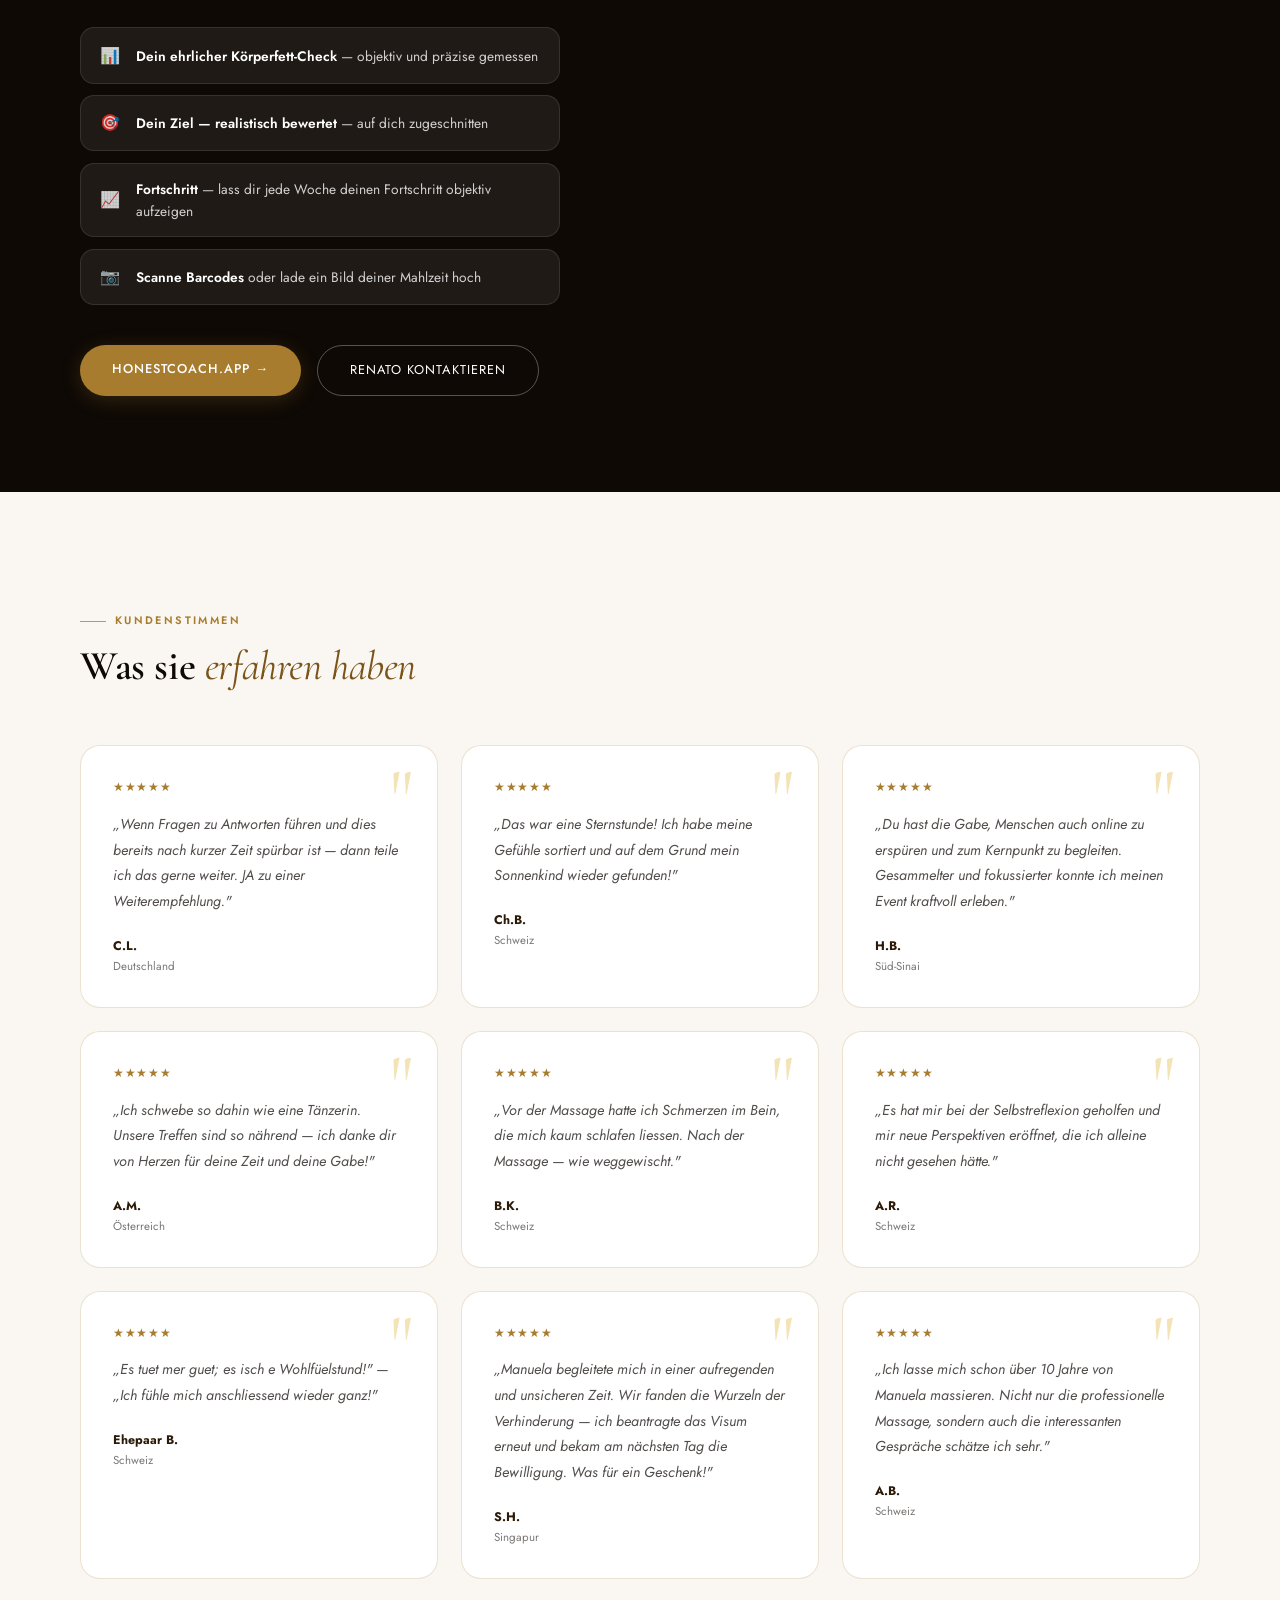
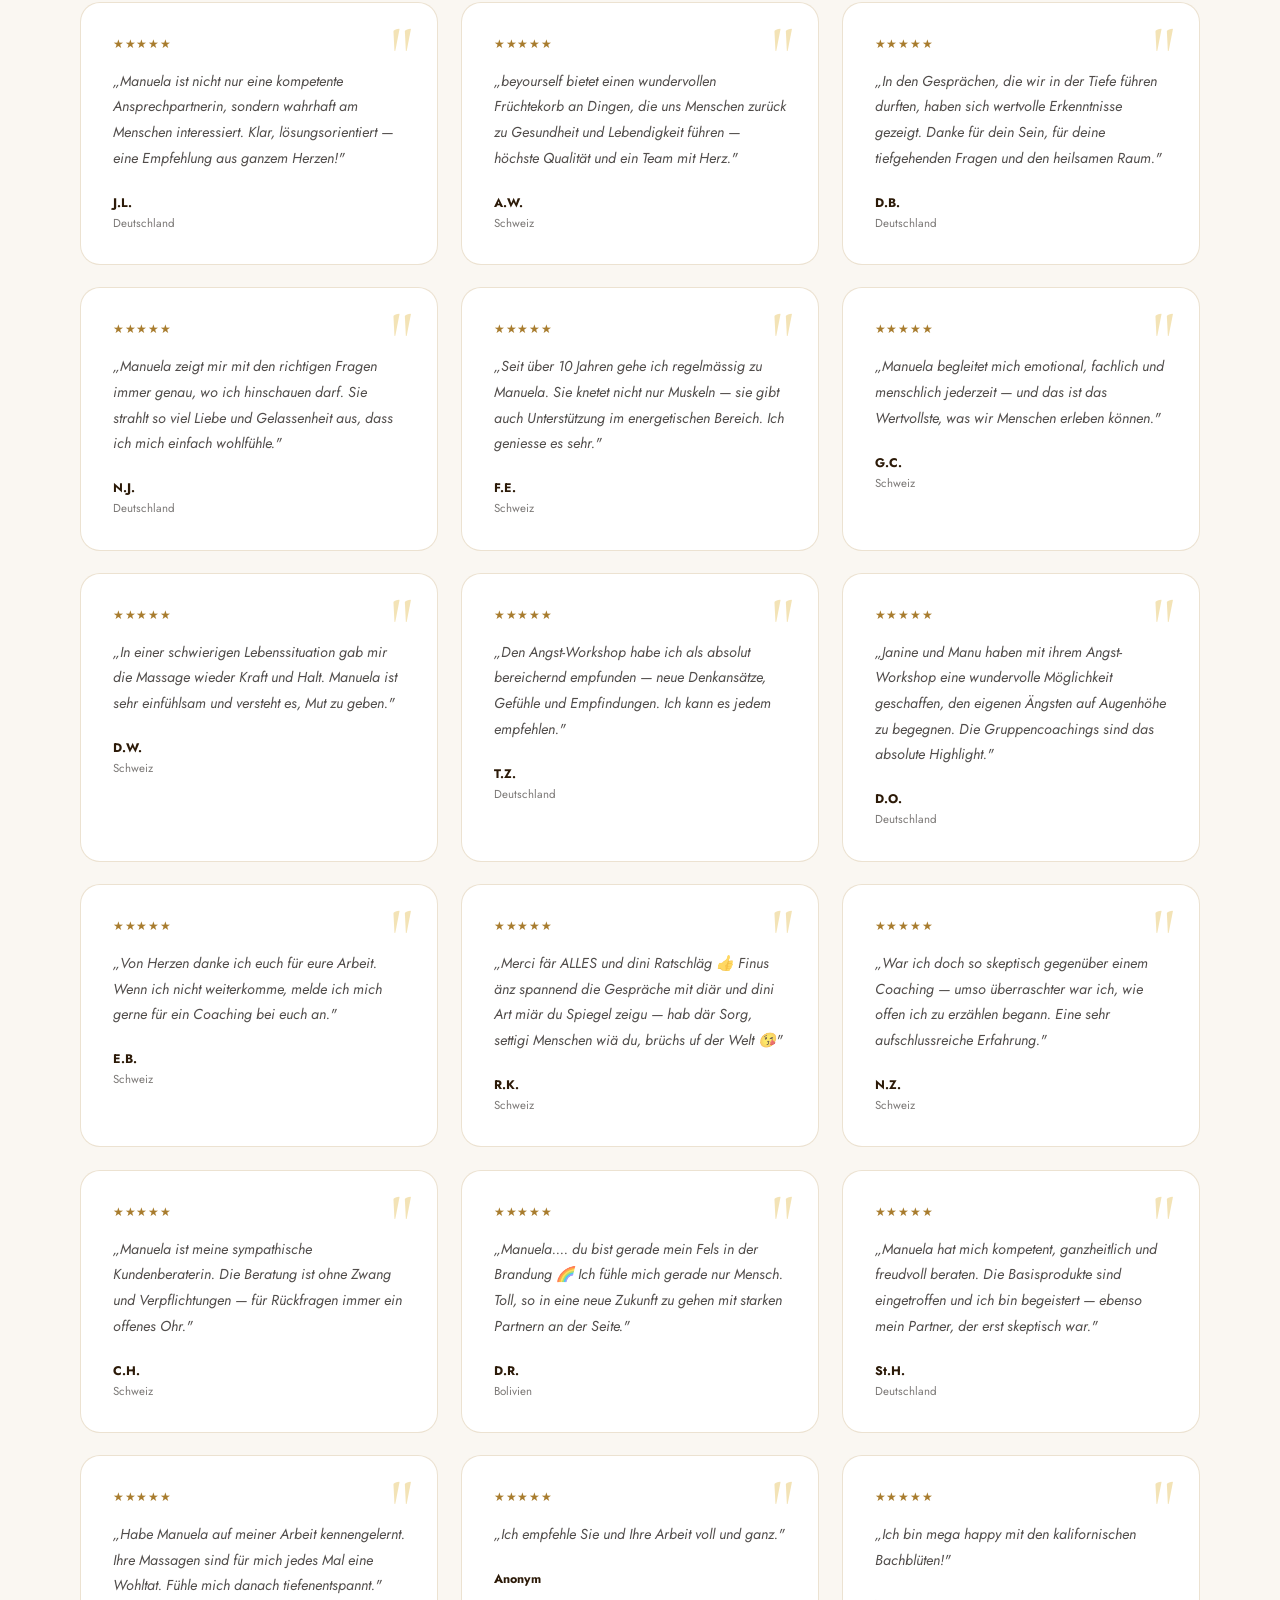
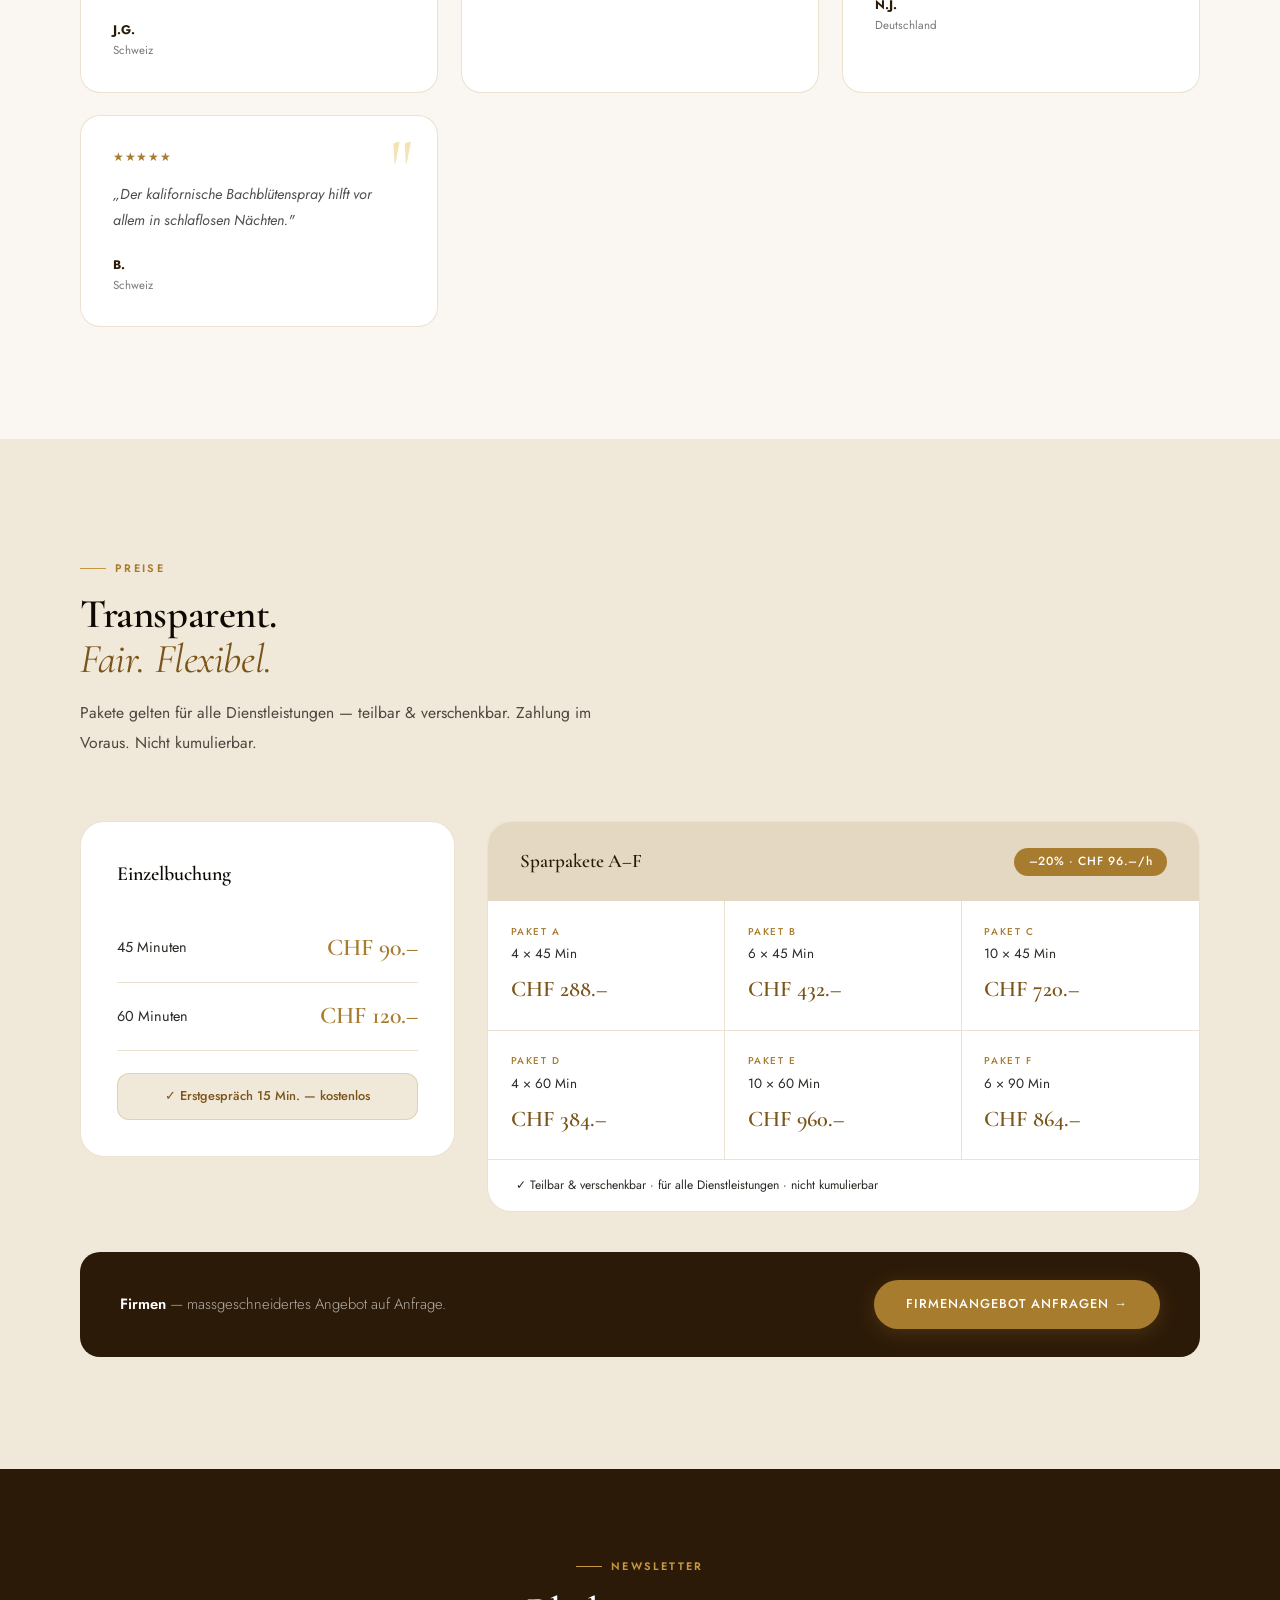
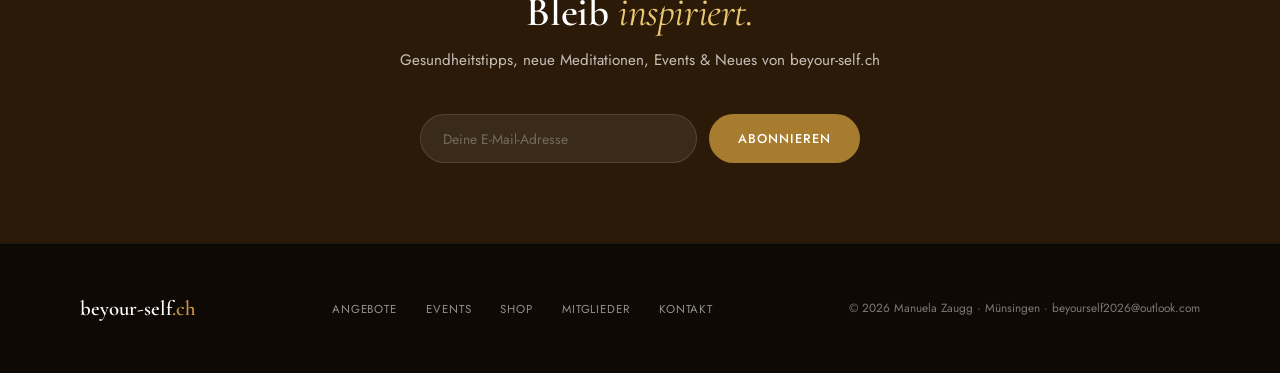
==== commit 74b8226e: "Add files via upload" ====
--- a/index.html
+++ b/index.html
@@ -325,7 +325,7 @@
 </div>
 
 <!-- ABOUT -->
-<section class="about reveal" id="about">
+<section class="about" id="about">
   <div class="about-photo">
     <img src="manuela.jpg" alt="Manuela Zaugg">
     <div class="about-q">
@@ -349,7 +349,7 @@
 </section>
 
 <!-- NUMBERS -->
-<div class="numbers reveal">
+<div class="numbers">
   <div class="num"><div class="num-n">25+</div><div class="num-l">Jahre Erfahrung</div></div>
   <div class="num"><div class="num-n">4</div><div class="num-l">Angebotsbereiche</div></div>
   <div class="num"><div class="num-n">∞</div><div class="num-l">Online international</div></div>
@@ -357,7 +357,7 @@
 </div>
 
 <!-- ANGEBOTE -->
-<section class="svc-sec reveal" id="angebote">
+<section class="svc-sec" id="angebote">
   <div class="svc-head">
     <div>
       <div class="eye">Angebote</div>
@@ -414,7 +414,7 @@
 </section>
 
 <!-- FIRMEN -->
-<section class="firmen-sec reveal" id="firmen">
+<section class="firmen-sec" id="firmen">
   <div>
     <div class="eye light">Für Unternehmen</div>
     <h2 class="h2 w">Struktur & Teamberatung —<br><em>Nachhaltiger Erfolg.</em></h2>
@@ -443,7 +443,7 @@
 </section>
 
 <!-- APP -->
-<section class="app-sec reveal" id="fitness">
+<section class="app-sec" id="fitness">
   <div class="app-cnt">
     <div class="eye light">Personal Training</div>
     <h2 class="h2 w">Dein Coach.<br><em>Immer dabei.</em></h2>
@@ -465,7 +465,7 @@
 </section>
 
 <!-- TESTIMONIALS -->
-<section class="testi-sec reveal" id="stimmen">
+<section class="testi-sec" id="stimmen">
   <div class="eye">Kundenstimmen</div>
   <h2 class="h2">Was sie <em>erfahren haben</em></h2>
   <div class="tgrid">
@@ -501,7 +501,7 @@
 </section>
 
 <!-- PREISE -->
-<section class="price-sec reveal" id="preise">
+<section class="price-sec" id="preise">
   <div class="price-head">
     <div class="eye">Preise</div>
     <h2 class="h2">Transparent.<br><em>Fair. Flexibel.</em></h2>
--- a/style.css
+++ b/style.css
@@ -3,7 +3,7 @@
 :root{
   --cream:#FAF7F2; --warm:#F0E8D8; --linen:#E5D8C2;
   --gold:#A87C2E; --gold-l:#C89840; --gold-xl:#E8C870; --gold-d:#7A5418;
-  --ink:#0E0905; --brown:#2C1A08; --muted:rgba(14,9,5,0.82);
+  --ink:#0E0905; --brown:#2C1A08; --muted:rgba(14,9,5,0.88);
   --white:#FFFFFF; --bord:rgba(168,124,46,0.22);
   --shadow:0 20px 60px rgba(14,9,5,0.14);
 }
@@ -64,7 +64,7 @@
 .card-body{padding:1.75rem}
 .card-tag{font-size:.64rem;text-transform:uppercase;letter-spacing:.18em;color:var(--gold);font-weight:500;margin-bottom:.5rem}
 .card h3{font-family:'Cormorant Garamond',serif;font-size:1.25rem;font-weight:600;color:var(--ink);margin-bottom:.5rem;line-height:1.2}
-.card p{font-size:.85rem;line-height:1.7;color:var(--muted);font-weight:300;margin-bottom:1.25rem}
+.card p{font-size:.85rem;line-height:1.7;color:var(--muted);font-weight:400;margin-bottom:1.25rem}
 .card-footer{display:flex;justify-content:space-between;align-items:center}
 .price-tag{font-family:'Cormorant Garamond',serif;font-size:1.5rem;font-weight:600;color:var(--gold-d)}
 
@@ -74,8 +74,7 @@
 .grid-4{display:grid;grid-template-columns:repeat(4,1fr);gap:1.25rem}
 
 /* REVEAL */
-.reveal{opacity:0;transform:translateY(24px);transition:opacity .65s ease,transform .65s ease}
-.reveal.vis{opacity:1;transform:none}
+.reveal{opacity:1;transform:none;transition:opacity .65s ease,transform .65s ease}
 .d1{transition-delay:.08s}.d2{transition-delay:.16s}.d3{transition-delay:.24s}.d4{transition-delay:.32s}
 
 /* FOOTER */
